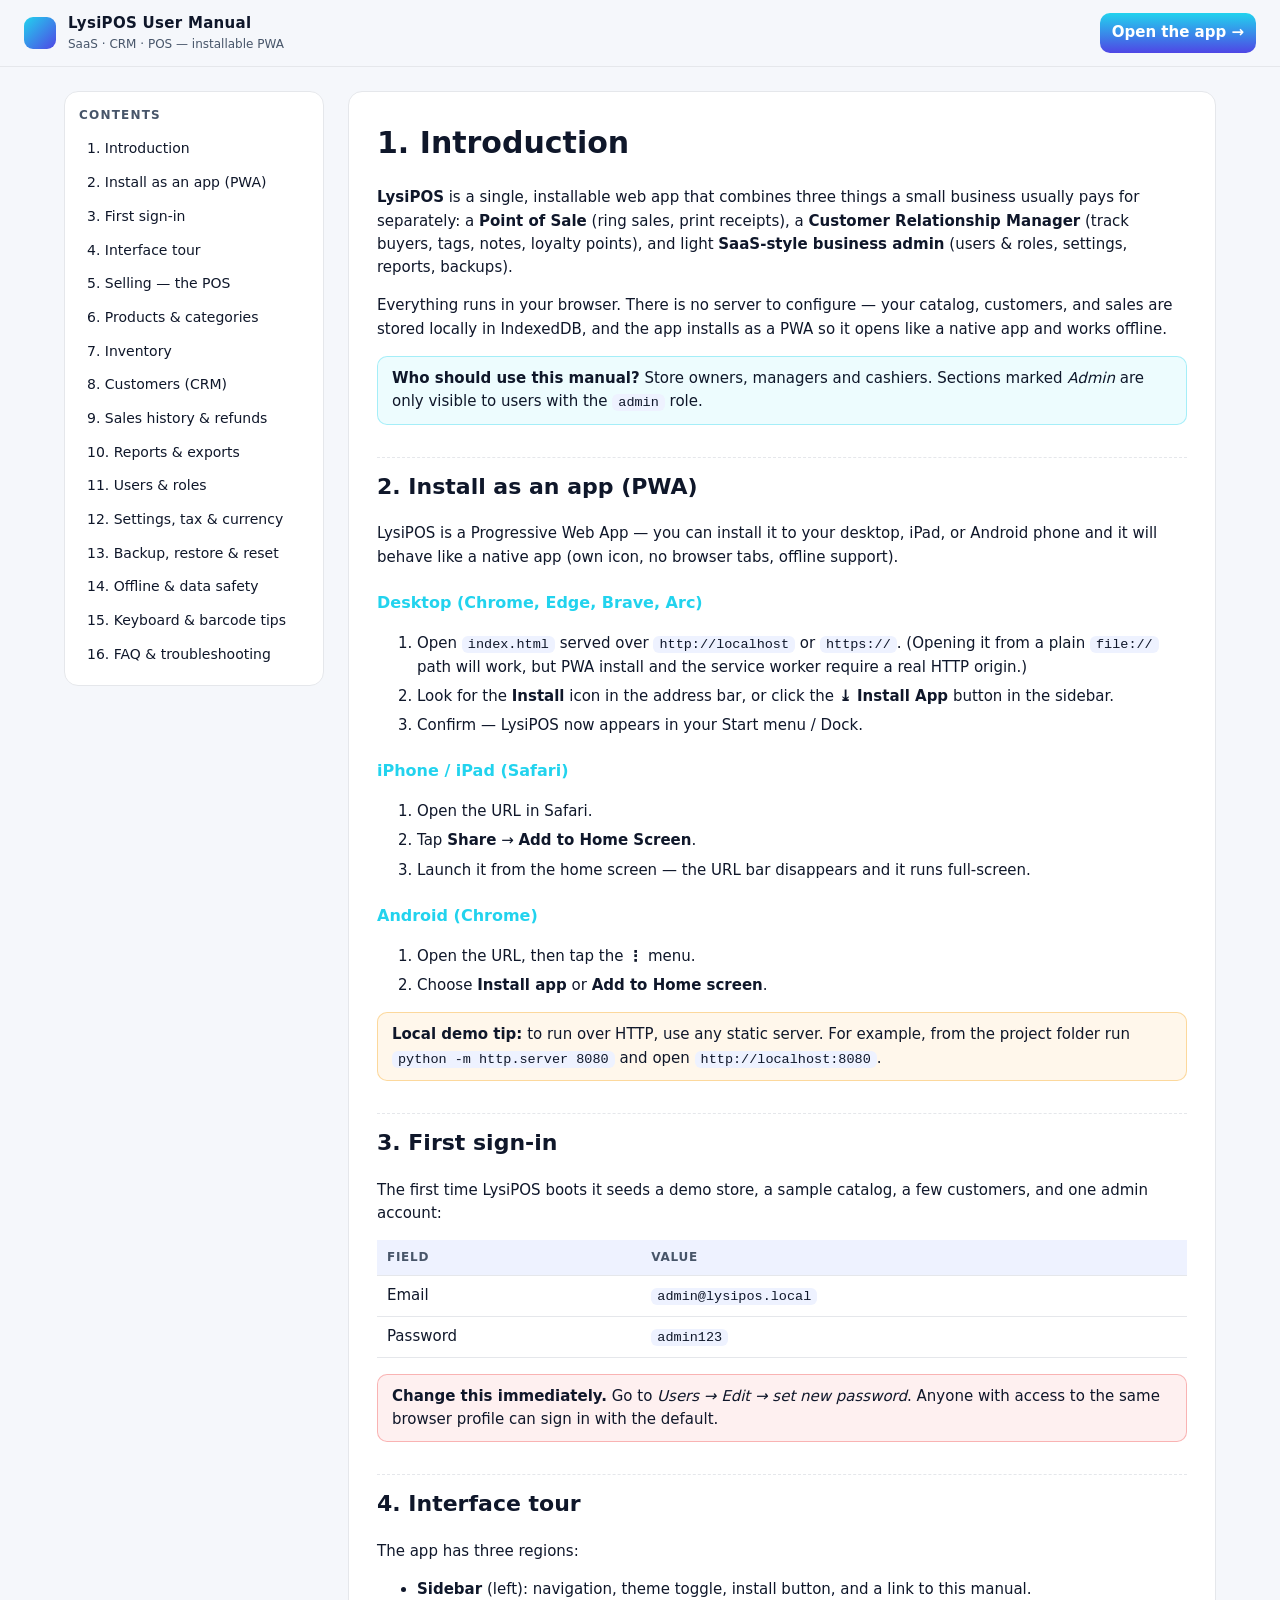
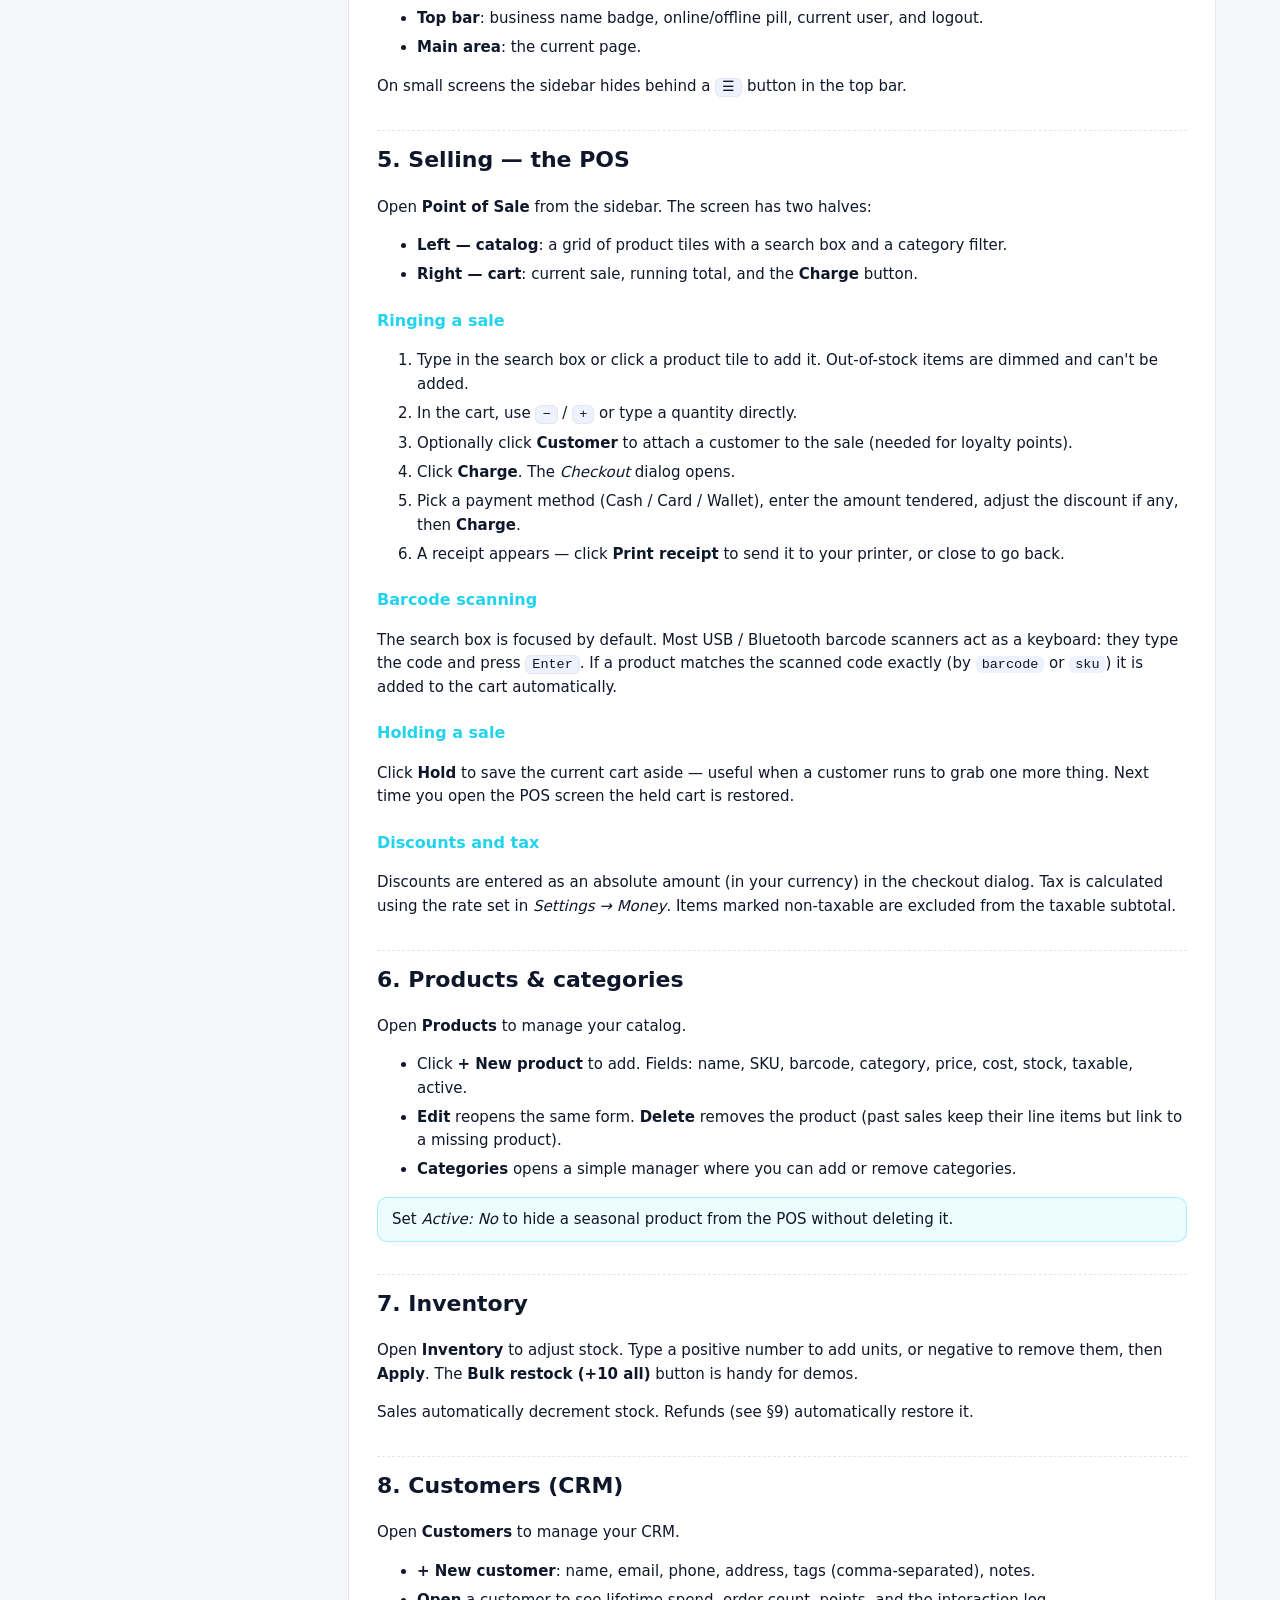
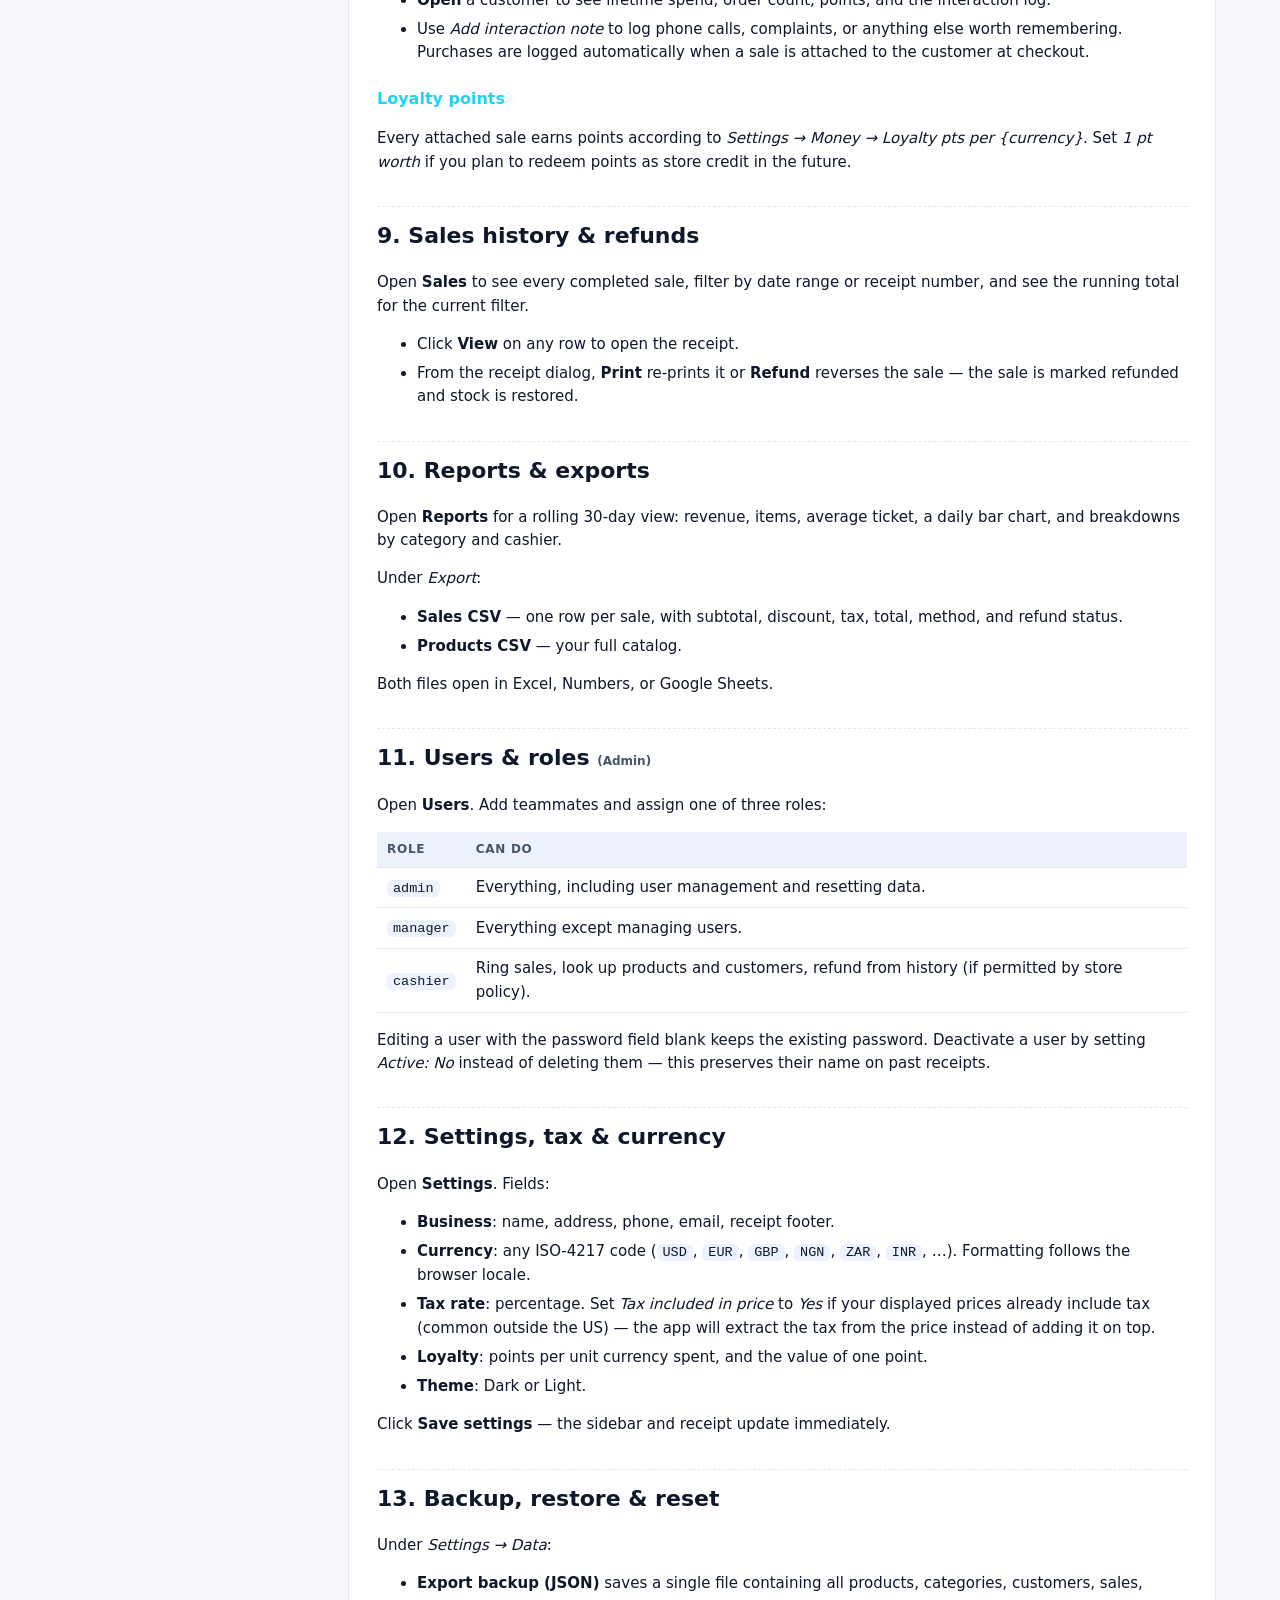
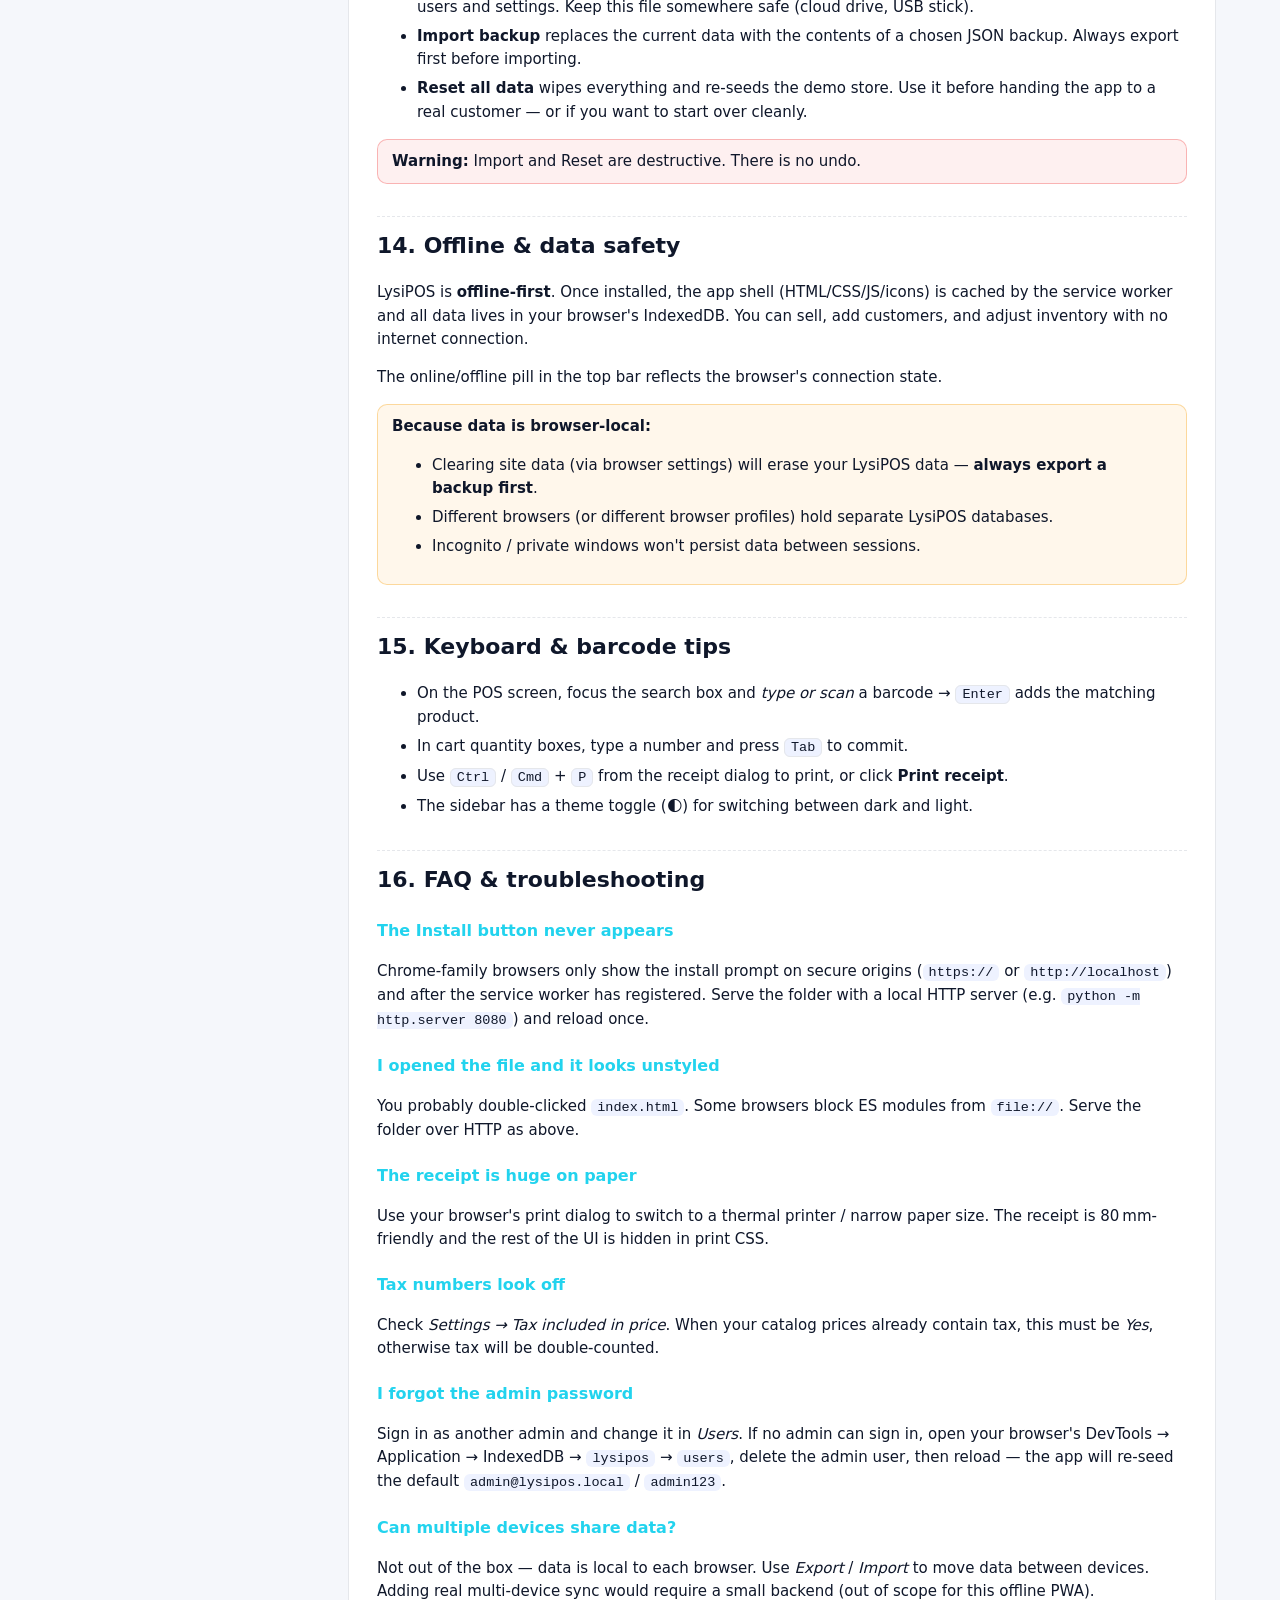
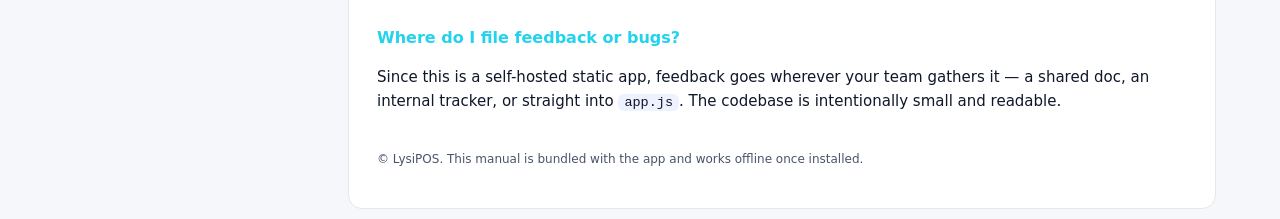
==== manual.html @ 90c7ee97 "Add files via upload" ====
<!doctype html>
<html lang="en">
<head>
<meta charset="utf-8">
<meta name="viewport" content="width=device-width,initial-scale=1">
<title>LysiPOS — User Manual</title>
<link rel="icon" href="icon.svg" type="image/svg+xml">
<style>
  :root {
    --bg: #0b1220; --panel: #0f172a; --panel-2: #172247;
    --border: #1f2a44; --text: #e6edf7; --muted: #94a3b8;
    --accent: #22d3ee; --accent-2: #4f46e5;
    color-scheme: dark;
  }
  @media (prefers-color-scheme: light) {
    :root { --bg:#f5f7fb; --panel:#fff; --panel-2:#eef2ff; --border:#e5e7eb; --text:#0f172a; --muted:#475569; color-scheme:light; }
  }
  * { box-sizing: border-box; }
  body {
    margin: 0; font: 15px/1.55 system-ui, -apple-system, "Segoe UI", Roboto, sans-serif;
    color: var(--text);
    background:
      radial-gradient(1000px 500px at 100% -10%, rgba(79,70,229,.18), transparent 60%),
      radial-gradient(700px 500px at -10% 110%, rgba(34,211,238,.12), transparent 60%),
      var(--bg);
  }
  .wrap { display: grid; grid-template-columns: 260px 1fr; max-width: 1200px; margin: 0 auto; gap: 24px; padding: 24px; }
  .toc { position: sticky; top: 20px; align-self: start; background: var(--panel); border: 1px solid var(--border); border-radius: 14px; padding: 14px; }
  .toc h3 { margin: 0 0 8px; font-size: 12px; text-transform: uppercase; letter-spacing: .1em; color: var(--muted); }
  .toc a { display: block; padding: 6px 8px; border-radius: 8px; color: var(--text); text-decoration: none; font-size: 14px; }
  .toc a:hover { background: var(--panel-2); }
  main { background: var(--panel); border: 1px solid var(--border); border-radius: 14px; padding: 28px; }
  h1 { margin-top: 0; font-size: 30px; }
  h2 { margin-top: 32px; padding-top: 12px; border-top: 1px dashed var(--border); font-size: 22px; }
  h3 { margin-top: 22px; font-size: 16px; color: var(--accent); }
  p { color: var(--text); }
  code, kbd { background: var(--panel-2); padding: 1px 6px; border-radius: 6px; font-family: ui-monospace, Menlo, monospace; font-size: 90%; }
  kbd { border: 1px solid var(--border); }
  ol li, ul li { margin: 6px 0; }
  .note { background: rgba(34,211,238,.08); border: 1px solid rgba(34,211,238,.35); padding: 10px 14px; border-radius: 10px; margin: 12px 0; }
  .warn { background: rgba(245,158,11,.08); border: 1px solid rgba(245,158,11,.35); padding: 10px 14px; border-radius: 10px; margin: 12px 0; }
  .bad  { background: rgba(239,68,68,.08); border: 1px solid rgba(239,68,68,.35); padding: 10px 14px; border-radius: 10px; margin: 12px 0; }
  .btn { display: inline-block; padding: 8px 12px; border-radius: 10px; background: linear-gradient(180deg, var(--accent), var(--accent-2)); color: #fff; text-decoration: none; font-weight: 600; }
  header.top { display: flex; align-items: center; gap: 12px; padding: 12px 24px; border-bottom: 1px solid var(--border); }
  .mark { width: 32px; height: 32px; border-radius: 9px; background: linear-gradient(135deg, var(--accent), var(--accent-2)); }
  .brand { font-weight: 800; letter-spacing: .3px; }
  .tag { color: var(--muted); font-size: 12px; }
  table { width: 100%; border-collapse: collapse; margin: 8px 0 16px; }
  th, td { text-align: left; padding: 8px 10px; border-bottom: 1px solid var(--border); }
  th { background: var(--panel-2); font-size: 12px; text-transform: uppercase; letter-spacing: .06em; color: var(--muted); }
  @media (max-width: 800px) {
    .wrap { grid-template-columns: 1fr; }
    .toc { position: static; }
  }
  @media print { .toc, header.top { display: none; } main { border: 0; padding: 0; } body { background: #fff; color: #000; } }
</style>
</head>
<body>
<header class="top">
  <div class="mark"></div>
  <div>
    <div class="brand">LysiPOS User Manual</div>
    <div class="tag">SaaS · CRM · POS — installable PWA</div>
  </div>
  <div style="flex:1"></div>
  <a class="btn" href="index.html">Open the app →</a>
</header>

<div class="wrap">
  <nav class="toc">
    <h3>Contents</h3>
    <a href="#intro">1. Introduction</a>
    <a href="#install">2. Install as an app (PWA)</a>
    <a href="#signin">3. First sign-in</a>
    <a href="#tour">4. Interface tour</a>
    <a href="#pos">5. Selling — the POS</a>
    <a href="#catalog">6. Products &amp; categories</a>
    <a href="#inventory">7. Inventory</a>
    <a href="#crm">8. Customers (CRM)</a>
    <a href="#sales">9. Sales history &amp; refunds</a>
    <a href="#reports">10. Reports &amp; exports</a>
    <a href="#users">11. Users &amp; roles</a>
    <a href="#settings">12. Settings, tax &amp; currency</a>
    <a href="#backup">13. Backup, restore &amp; reset</a>
    <a href="#offline">14. Offline &amp; data safety</a>
    <a href="#shortcuts">15. Keyboard &amp; barcode tips</a>
    <a href="#faq">16. FAQ &amp; troubleshooting</a>
  </nav>

  <main>
    <h1 id="intro">1. Introduction</h1>
    <p>
      <strong>LysiPOS</strong> is a single, installable web app that combines three things a small business
      usually pays for separately: a <strong>Point of Sale</strong> (ring sales, print receipts), a
      <strong>Customer Relationship Manager</strong> (track buyers, tags, notes, loyalty points), and light
      <strong>SaaS-style business admin</strong> (users &amp; roles, settings, reports, backups).
    </p>
    <p>
      Everything runs in your browser. There is no server to configure — your catalog, customers, and sales are
      stored locally in IndexedDB, and the app installs as a PWA so it opens like a native app and works offline.
    </p>
    <div class="note">
      <strong>Who should use this manual?</strong> Store owners, managers and cashiers. Sections marked
      <em>Admin</em> are only visible to users with the <code>admin</code> role.
    </div>

    <h2 id="install">2. Install as an app (PWA)</h2>
    <p>
      LysiPOS is a Progressive Web App — you can install it to your desktop, iPad, or Android phone and it will
      behave like a native app (own icon, no browser tabs, offline support).
    </p>
    <h3>Desktop (Chrome, Edge, Brave, Arc)</h3>
    <ol>
      <li>Open <code>index.html</code> served over <code>http://localhost</code> or <code>https://</code>. (Opening it from a plain <code>file://</code> path will work, but PWA install and the service worker require a real HTTP origin.)</li>
      <li>Look for the <strong>Install</strong> icon in the address bar, or click the <strong>⤓ Install App</strong> button in the sidebar.</li>
      <li>Confirm — LysiPOS now appears in your Start menu / Dock.</li>
    </ol>
    <h3>iPhone / iPad (Safari)</h3>
    <ol>
      <li>Open the URL in Safari.</li>
      <li>Tap <strong>Share</strong> → <strong>Add to Home Screen</strong>.</li>
      <li>Launch it from the home screen — the URL bar disappears and it runs full-screen.</li>
    </ol>
    <h3>Android (Chrome)</h3>
    <ol>
      <li>Open the URL, then tap the <strong>⋮</strong> menu.</li>
      <li>Choose <strong>Install app</strong> or <strong>Add to Home screen</strong>.</li>
    </ol>
    <div class="warn"><strong>Local demo tip:</strong> to run over HTTP, use any static server. For example, from the project folder run <code>python -m http.server 8080</code> and open <code>http://localhost:8080</code>.</div>

    <h2 id="signin">3. First sign-in</h2>
    <p>The first time LysiPOS boots it seeds a demo store, a sample catalog, a few customers, and one admin account:</p>
    <table>
      <tr><th>Field</th><th>Value</th></tr>
      <tr><td>Email</td><td><code>admin@lysipos.local</code></td></tr>
      <tr><td>Password</td><td><code>admin123</code></td></tr>
    </table>
    <div class="bad"><strong>Change this immediately.</strong> Go to <em>Users → Edit → set new password</em>. Anyone with access to the same browser profile can sign in with the default.</div>

    <h2 id="tour">4. Interface tour</h2>
    <p>The app has three regions:</p>
    <ul>
      <li><strong>Sidebar</strong> (left): navigation, theme toggle, install button, and a link to this manual.</li>
      <li><strong>Top bar</strong>: business name badge, online/offline pill, current user, and logout.</li>
      <li><strong>Main area</strong>: the current page.</li>
    </ul>
    <p>On small screens the sidebar hides behind a <kbd>☰</kbd> button in the top bar.</p>

    <h2 id="pos">5. Selling — the POS</h2>
    <p>Open <strong>Point of Sale</strong> from the sidebar. The screen has two halves:</p>
    <ul>
      <li><strong>Left — catalog</strong>: a grid of product tiles with a search box and a category filter.</li>
      <li><strong>Right — cart</strong>: current sale, running total, and the <strong>Charge</strong> button.</li>
    </ul>

    <h3>Ringing a sale</h3>
    <ol>
      <li>Type in the search box or click a product tile to add it. Out-of-stock items are dimmed and can't be added.</li>
      <li>In the cart, use <kbd>−</kbd> / <kbd>+</kbd> or type a quantity directly.</li>
      <li>Optionally click <strong>Customer</strong> to attach a customer to the sale (needed for loyalty points).</li>
      <li>Click <strong>Charge</strong>. The <em>Checkout</em> dialog opens.</li>
      <li>Pick a payment method (Cash / Card / Wallet), enter the amount tendered, adjust the discount if any, then <strong>Charge</strong>.</li>
      <li>A receipt appears — click <strong>Print receipt</strong> to send it to your printer, or close to go back.</li>
    </ol>

    <h3>Barcode scanning</h3>
    <p>The search box is focused by default. Most USB / Bluetooth barcode scanners act as a keyboard: they type the code and press <kbd>Enter</kbd>. If a product matches the scanned code exactly (by <code>barcode</code> or <code>sku</code>) it is added to the cart automatically.</p>

    <h3>Holding a sale</h3>
    <p>Click <strong>Hold</strong> to save the current cart aside — useful when a customer runs to grab one more thing. Next time you open the POS screen the held cart is restored.</p>

    <h3>Discounts and tax</h3>
    <p>Discounts are entered as an absolute amount (in your currency) in the checkout dialog. Tax is calculated using the rate set in <em>Settings → Money</em>. Items marked non-taxable are excluded from the taxable subtotal.</p>

    <h2 id="catalog">6. Products &amp; categories</h2>
    <p>Open <strong>Products</strong> to manage your catalog.</p>
    <ul>
      <li>Click <strong>+ New product</strong> to add. Fields: name, SKU, barcode, category, price, cost, stock, taxable, active.</li>
      <li><strong>Edit</strong> reopens the same form. <strong>Delete</strong> removes the product (past sales keep their line items but link to a missing product).</li>
      <li><strong>Categories</strong> opens a simple manager where you can add or remove categories.</li>
    </ul>
    <div class="note">Set <em>Active: No</em> to hide a seasonal product from the POS without deleting it.</div>

    <h2 id="inventory">7. Inventory</h2>
    <p>Open <strong>Inventory</strong> to adjust stock. Type a positive number to add units, or negative to remove them, then <strong>Apply</strong>. The <strong>Bulk restock (+10 all)</strong> button is handy for demos.</p>
    <p>Sales automatically decrement stock. Refunds (see §9) automatically restore it.</p>

    <h2 id="crm">8. Customers (CRM)</h2>
    <p>Open <strong>Customers</strong> to manage your CRM.</p>
    <ul>
      <li><strong>+ New customer</strong>: name, email, phone, address, tags (comma-separated), notes.</li>
      <li><strong>Open</strong> a customer to see lifetime spend, order count, points, and the interaction log.</li>
      <li>Use <em>Add interaction note</em> to log phone calls, complaints, or anything else worth remembering. Purchases are logged automatically when a sale is attached to the customer at checkout.</li>
    </ul>
    <h3>Loyalty points</h3>
    <p>Every attached sale earns points according to <em>Settings → Money → Loyalty pts per {currency}</em>. Set <em>1 pt worth</em> if you plan to redeem points as store credit in the future.</p>

    <h2 id="sales">9. Sales history &amp; refunds</h2>
    <p>Open <strong>Sales</strong> to see every completed sale, filter by date range or receipt number, and see the running total for the current filter.</p>
    <ul>
      <li>Click <strong>View</strong> on any row to open the receipt.</li>
      <li>From the receipt dialog, <strong>Print</strong> re-prints it or <strong>Refund</strong> reverses the sale — the sale is marked refunded and stock is restored.</li>
    </ul>

    <h2 id="reports">10. Reports &amp; exports</h2>
    <p>Open <strong>Reports</strong> for a rolling 30-day view: revenue, items, average ticket, a daily bar chart, and breakdowns by category and cashier.</p>
    <p>Under <em>Export</em>:</p>
    <ul>
      <li><strong>Sales CSV</strong> — one row per sale, with subtotal, discount, tax, total, method, and refund status.</li>
      <li><strong>Products CSV</strong> — your full catalog.</li>
    </ul>
    <p>Both files open in Excel, Numbers, or Google Sheets.</p>

    <h2 id="users">11. Users &amp; roles <span class="tag">(Admin)</span></h2>
    <p>Open <strong>Users</strong>. Add teammates and assign one of three roles:</p>
    <table>
      <tr><th>Role</th><th>Can do</th></tr>
      <tr><td><code>admin</code></td><td>Everything, including user management and resetting data.</td></tr>
      <tr><td><code>manager</code></td><td>Everything except managing users.</td></tr>
      <tr><td><code>cashier</code></td><td>Ring sales, look up products and customers, refund from history (if permitted by store policy).</td></tr>
    </table>
    <p>Editing a user with the password field blank keeps the existing password. Deactivate a user by setting <em>Active: No</em> instead of deleting them — this preserves their name on past receipts.</p>

    <h2 id="settings">12. Settings, tax &amp; currency</h2>
    <p>Open <strong>Settings</strong>. Fields:</p>
    <ul>
      <li><strong>Business</strong>: name, address, phone, email, receipt footer.</li>
      <li><strong>Currency</strong>: any ISO-4217 code (<code>USD</code>, <code>EUR</code>, <code>GBP</code>, <code>NGN</code>, <code>ZAR</code>, <code>INR</code>, …). Formatting follows the browser locale.</li>
      <li><strong>Tax rate</strong>: percentage. Set <em>Tax included in price</em> to <em>Yes</em> if your displayed prices already include tax (common outside the US) — the app will extract the tax from the price instead of adding it on top.</li>
      <li><strong>Loyalty</strong>: points per unit currency spent, and the value of one point.</li>
      <li><strong>Theme</strong>: Dark or Light.</li>
    </ul>
    <p>Click <strong>Save settings</strong> — the sidebar and receipt update immediately.</p>

    <h2 id="backup">13. Backup, restore &amp; reset</h2>
    <p>Under <em>Settings → Data</em>:</p>
    <ul>
      <li><strong>Export backup (JSON)</strong> saves a single file containing all products, categories, customers, sales, users and settings. Keep this file somewhere safe (cloud drive, USB stick).</li>
      <li><strong>Import backup</strong> replaces the current data with the contents of a chosen JSON backup. Always export first before importing.</li>
      <li><strong>Reset all data</strong> wipes everything and re-seeds the demo store. Use it before handing the app to a real customer — or if you want to start over cleanly.</li>
    </ul>
    <div class="bad"><strong>Warning:</strong> Import and Reset are destructive. There is no undo.</div>

    <h2 id="offline">14. Offline &amp; data safety</h2>
    <p>LysiPOS is <strong>offline-first</strong>. Once installed, the app shell (HTML/CSS/JS/icons) is cached by the service worker and all data lives in your browser's IndexedDB. You can sell, add customers, and adjust inventory with no internet connection.</p>
    <p>The online/offline pill in the top bar reflects the browser's connection state.</p>
    <div class="warn">
      <strong>Because data is browser-local:</strong>
      <ul>
        <li>Clearing site data (via browser settings) will erase your LysiPOS data — <strong>always export a backup first</strong>.</li>
        <li>Different browsers (or different browser profiles) hold separate LysiPOS databases.</li>
        <li>Incognito / private windows won't persist data between sessions.</li>
      </ul>
    </div>

    <h2 id="shortcuts">15. Keyboard &amp; barcode tips</h2>
    <ul>
      <li>On the POS screen, focus the search box and <em>type or scan</em> a barcode → <kbd>Enter</kbd> adds the matching product.</li>
      <li>In cart quantity boxes, type a number and press <kbd>Tab</kbd> to commit.</li>
      <li>Use <kbd>Ctrl</kbd> / <kbd>Cmd</kbd> + <kbd>P</kbd> from the receipt dialog to print, or click <strong>Print receipt</strong>.</li>
      <li>The sidebar has a theme toggle (🌓) for switching between dark and light.</li>
    </ul>

    <h2 id="faq">16. FAQ &amp; troubleshooting</h2>
    <h3>The Install button never appears</h3>
    <p>Chrome-family browsers only show the install prompt on secure origins (<code>https://</code> or <code>http://localhost</code>) and after the service worker has registered. Serve the folder with a local HTTP server (e.g. <code>python -m http.server 8080</code>) and reload once.</p>

    <h3>I opened the file and it looks unstyled</h3>
    <p>You probably double-clicked <code>index.html</code>. Some browsers block ES modules from <code>file://</code>. Serve the folder over HTTP as above.</p>

    <h3>The receipt is huge on paper</h3>
    <p>Use your browser's print dialog to switch to a thermal printer / narrow paper size. The receipt is 80&thinsp;mm-friendly and the rest of the UI is hidden in print CSS.</p>

    <h3>Tax numbers look off</h3>
    <p>Check <em>Settings → Tax included in price</em>. When your catalog prices already contain tax, this must be <em>Yes</em>, otherwise tax will be double-counted.</p>

    <h3>I forgot the admin password</h3>
    <p>Sign in as another admin and change it in <em>Users</em>. If no admin can sign in, open your browser's DevTools → Application → IndexedDB → <code>lysipos</code> → <code>users</code>, delete the admin user, then reload — the app will re-seed the default <code>admin@lysipos.local</code> / <code>admin123</code>.</p>

    <h3>Can multiple devices share data?</h3>
    <p>Not out of the box — data is local to each browser. Use <em>Export</em> / <em>Import</em> to move data between devices. Adding real multi-device sync would require a small backend (out of scope for this offline PWA).</p>

    <h3>Where do I file feedback or bugs?</h3>
    <p>Since this is a self-hosted static app, feedback goes wherever your team gathers it — a shared doc, an internal tracker, or straight into <code>app.js</code>. The codebase is intentionally small and readable.</p>

    <p style="margin-top:36px" class="tag">© LysiPOS. This manual is bundled with the app and works offline once installed.</p>
  </main>
</div>
</body>
</html>
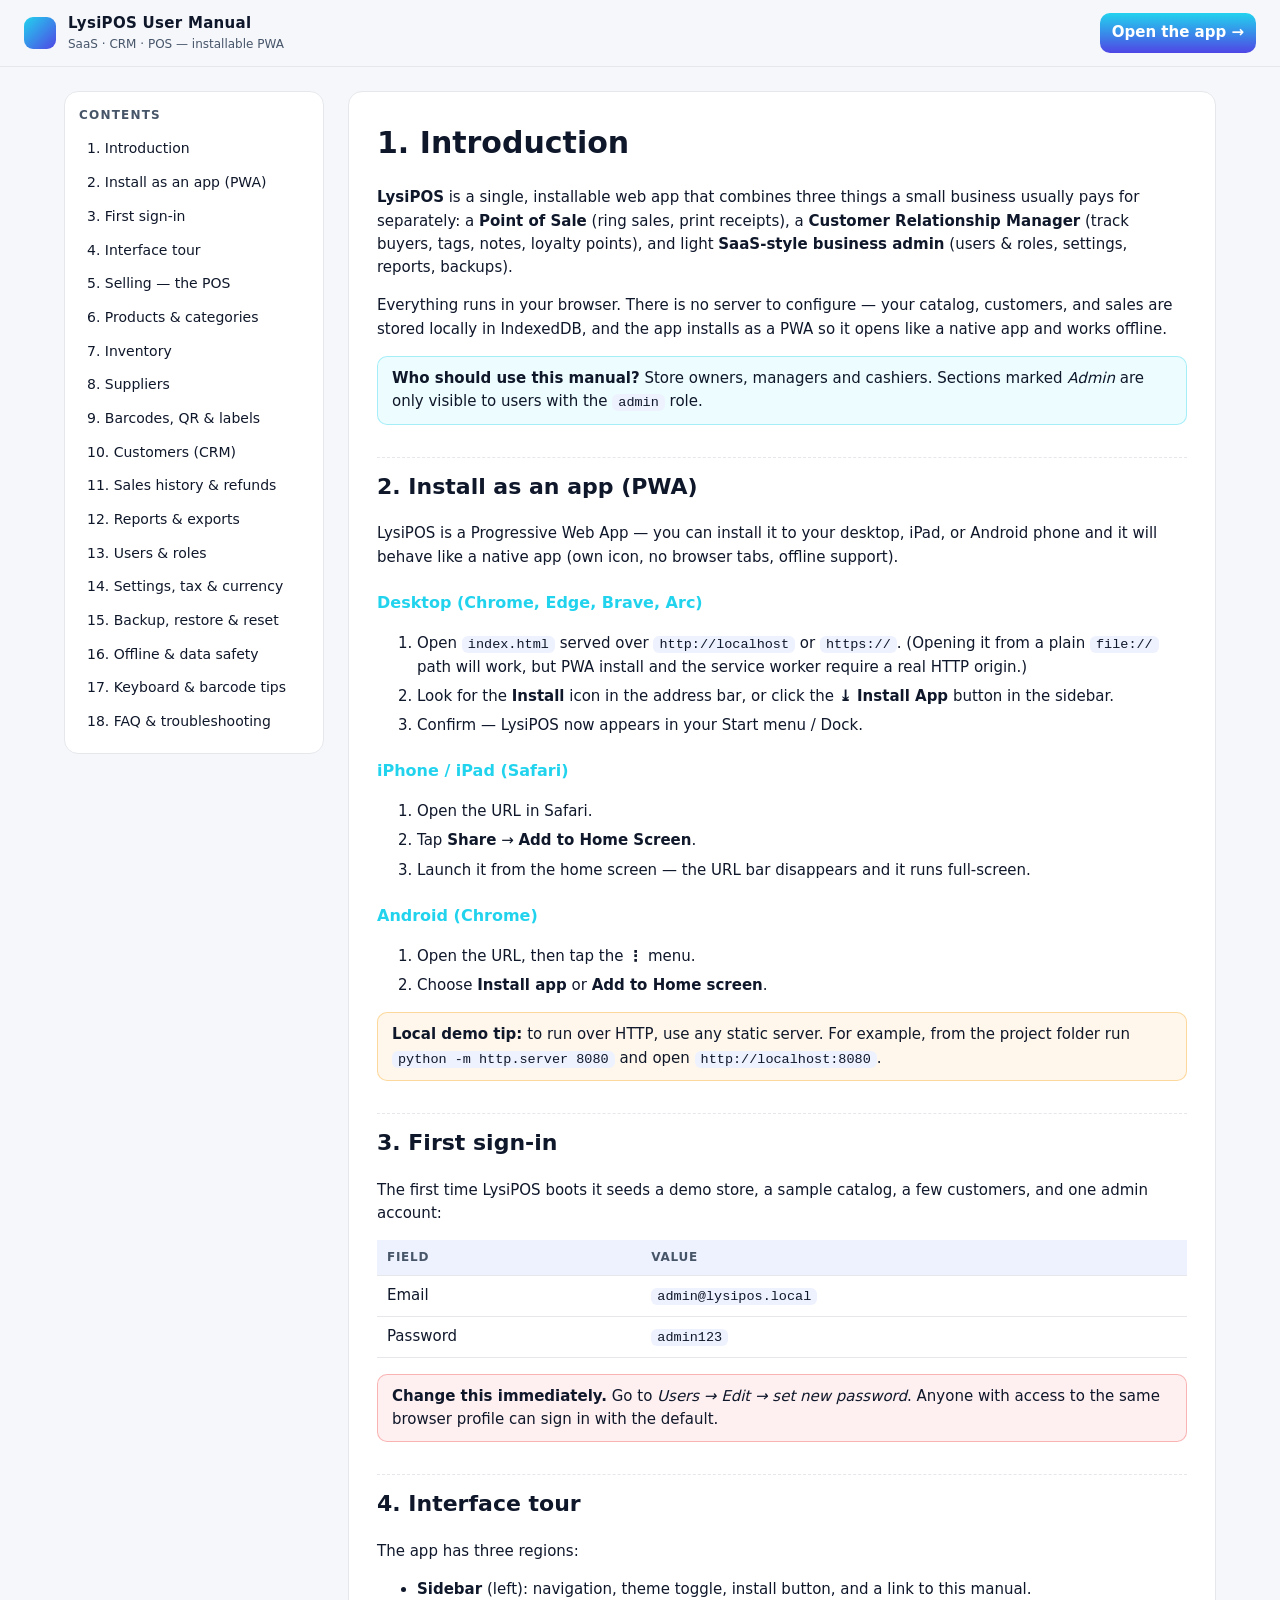
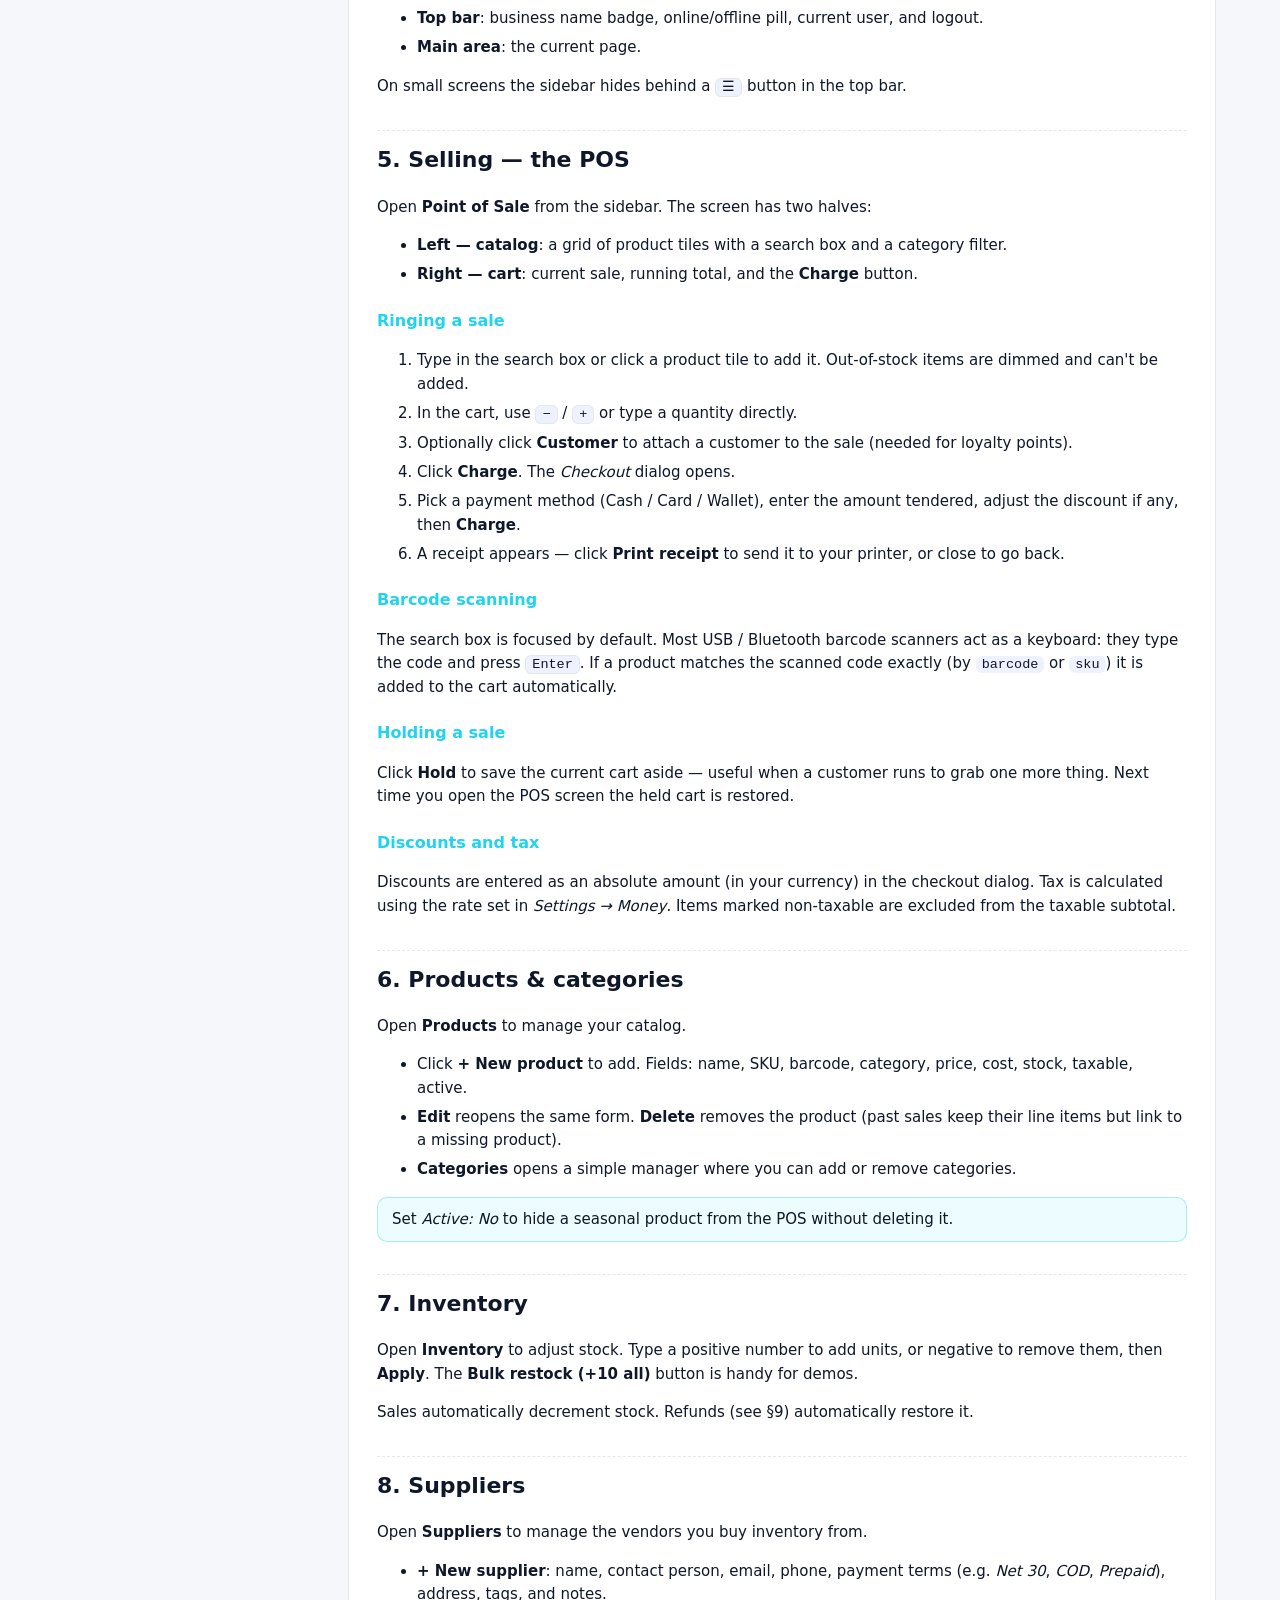
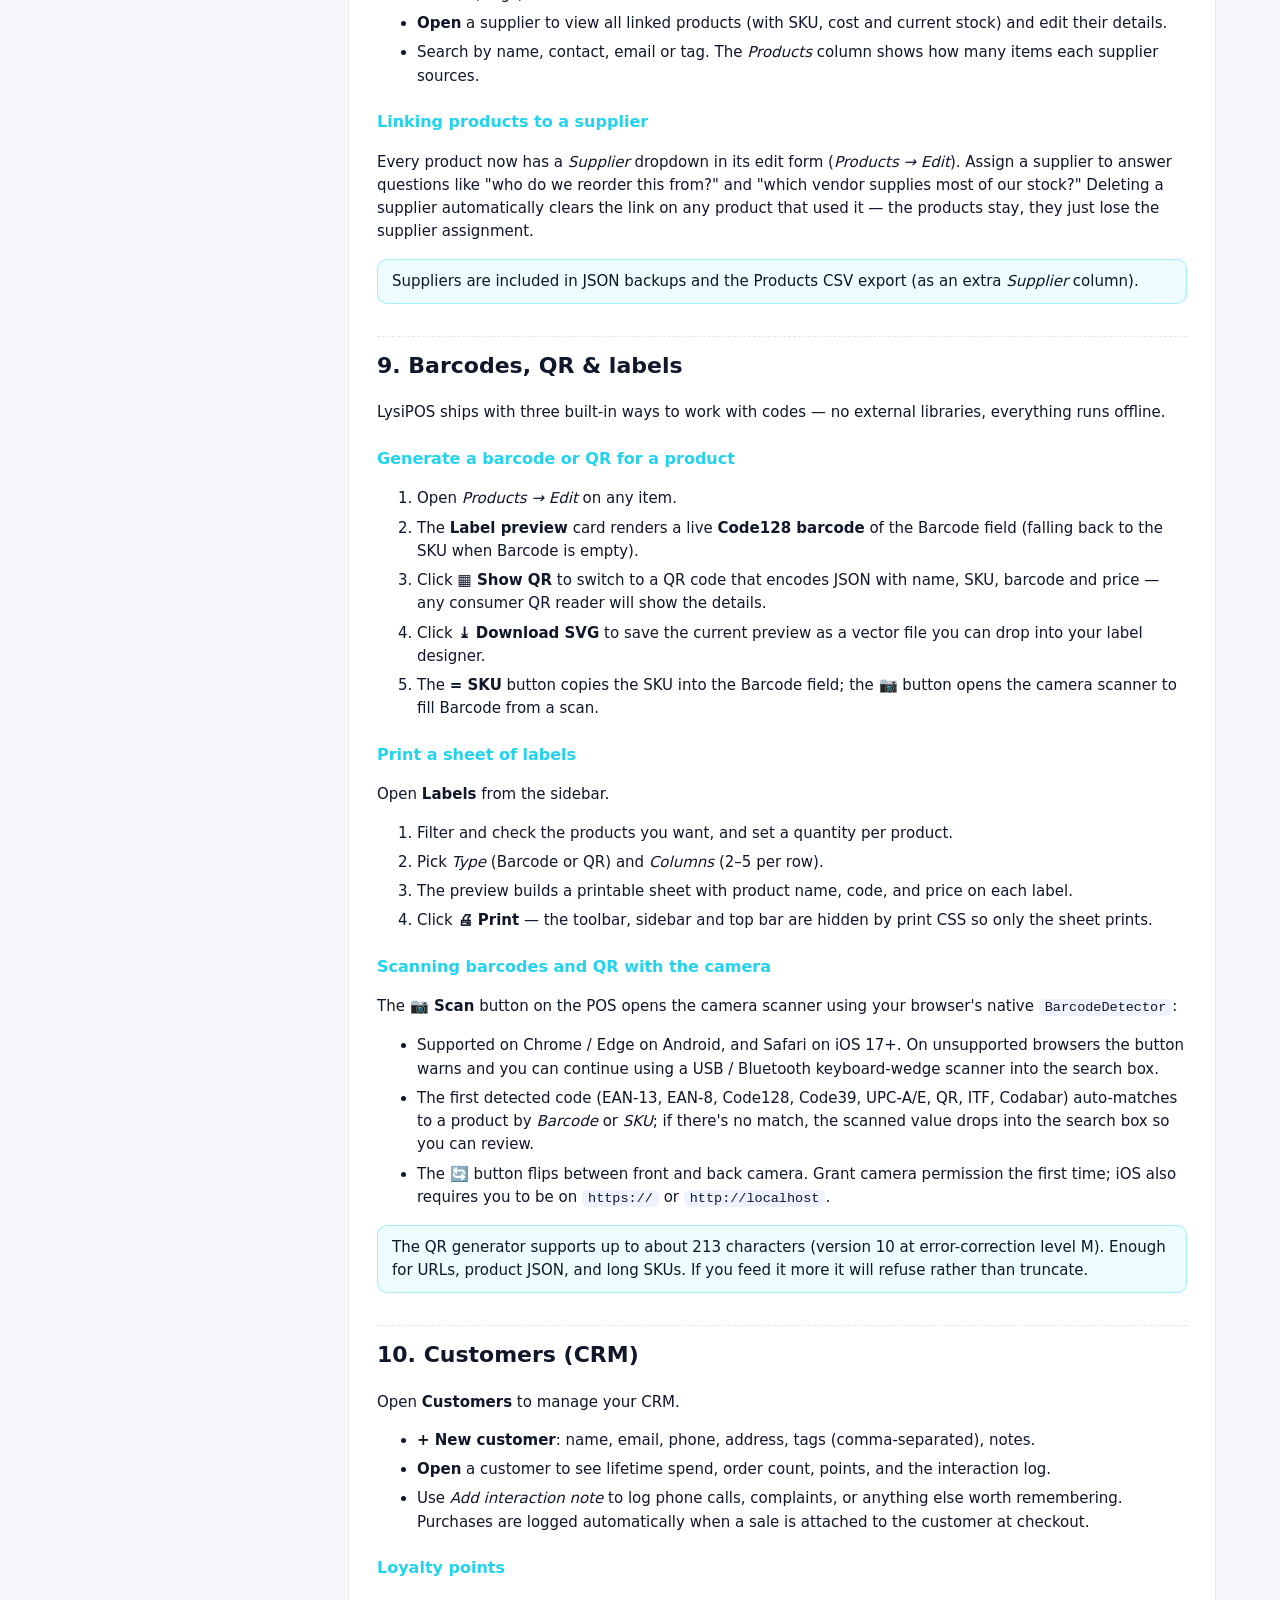
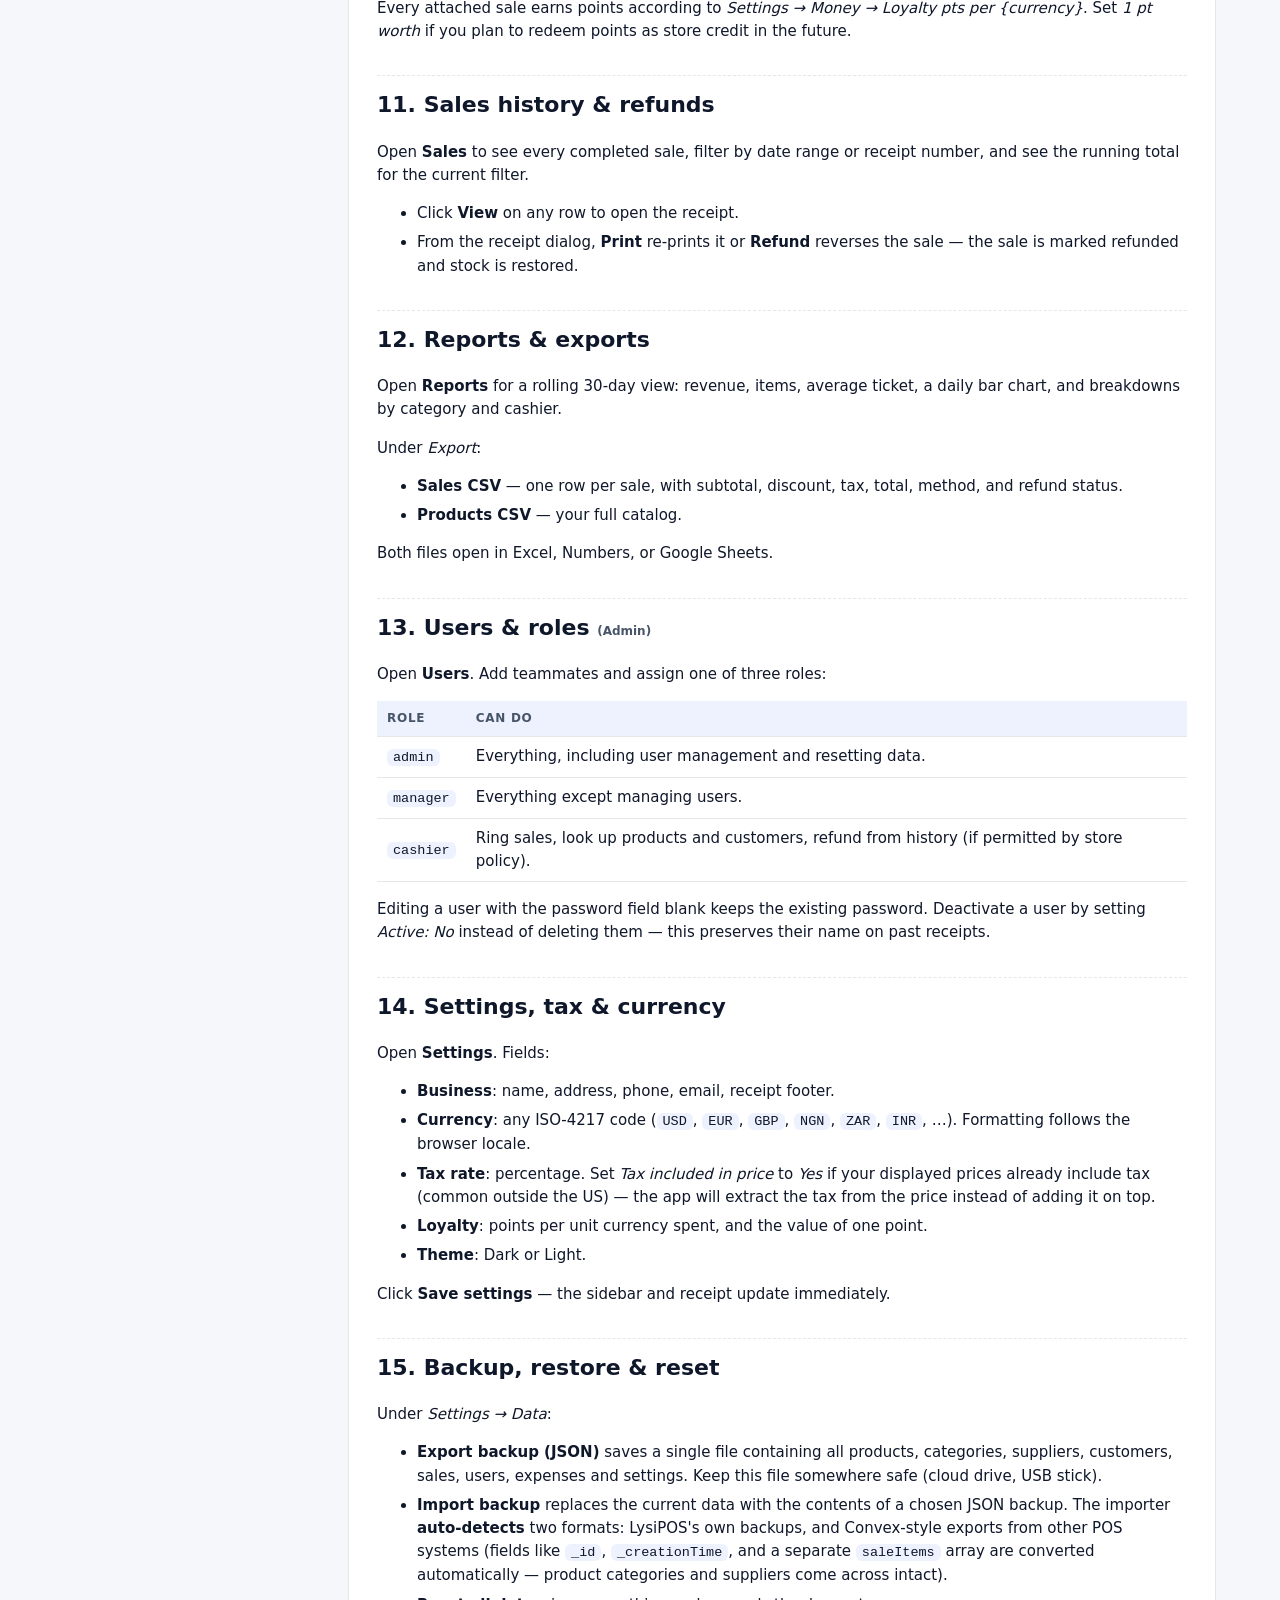
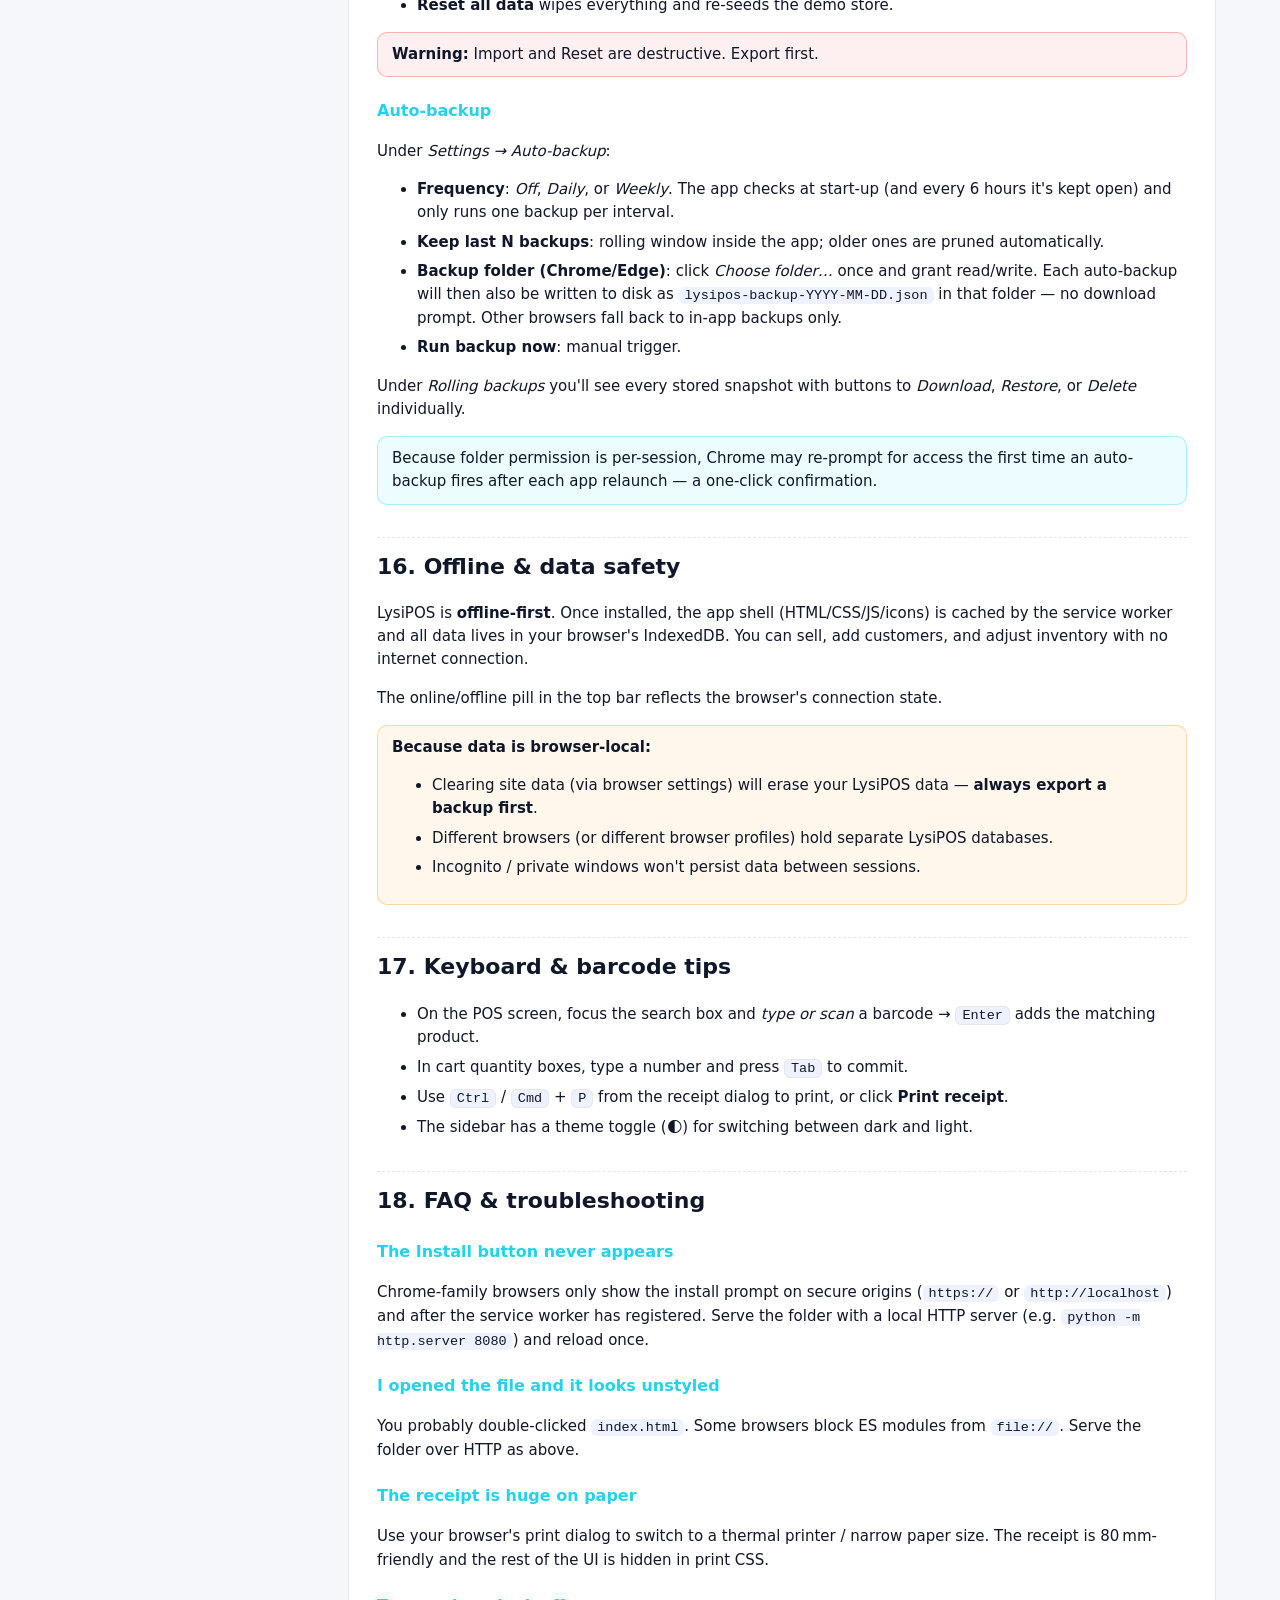
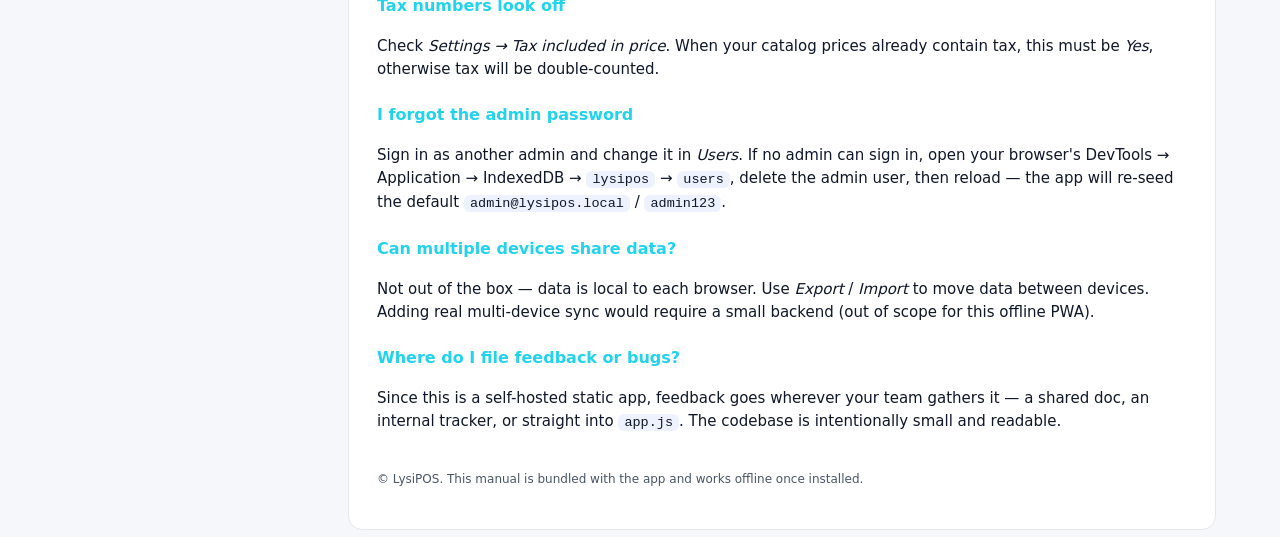
==== commit 439bba41: "Add files via upload" ====
--- a/manual.html
+++ b/manual.html
@@ -76,15 +76,17 @@
     <a href="#pos">5. Selling — the POS</a>
     <a href="#catalog">6. Products &amp; categories</a>
     <a href="#inventory">7. Inventory</a>
-    <a href="#crm">8. Customers (CRM)</a>
-    <a href="#sales">9. Sales history &amp; refunds</a>
-    <a href="#reports">10. Reports &amp; exports</a>
-    <a href="#users">11. Users &amp; roles</a>
-    <a href="#settings">12. Settings, tax &amp; currency</a>
-    <a href="#backup">13. Backup, restore &amp; reset</a>
-    <a href="#offline">14. Offline &amp; data safety</a>
-    <a href="#shortcuts">15. Keyboard &amp; barcode tips</a>
-    <a href="#faq">16. FAQ &amp; troubleshooting</a>
+    <a href="#suppliers">8. Suppliers</a>
+    <a href="#labels">9. Barcodes, QR &amp; labels</a>
+    <a href="#crm">10. Customers (CRM)</a>
+    <a href="#sales">11. Sales history &amp; refunds</a>
+    <a href="#reports">12. Reports &amp; exports</a>
+    <a href="#users">13. Users &amp; roles</a>
+    <a href="#settings">14. Settings, tax &amp; currency</a>
+    <a href="#backup">15. Backup, restore &amp; reset</a>
+    <a href="#offline">16. Offline &amp; data safety</a>
+    <a href="#shortcuts">17. Keyboard &amp; barcode tips</a>
+    <a href="#faq">18. FAQ &amp; troubleshooting</a>
   </nav>
 
   <main>
@@ -185,7 +187,48 @@
     <p>Open <strong>Inventory</strong> to adjust stock. Type a positive number to add units, or negative to remove them, then <strong>Apply</strong>. The <strong>Bulk restock (+10 all)</strong> button is handy for demos.</p>
     <p>Sales automatically decrement stock. Refunds (see §9) automatically restore it.</p>
 
-    <h2 id="crm">8. Customers (CRM)</h2>
+    <h2 id="suppliers">8. Suppliers</h2>
+    <p>Open <strong>Suppliers</strong> to manage the vendors you buy inventory from.</p>
+    <ul>
+      <li><strong>+ New supplier</strong>: name, contact person, email, phone, payment terms (e.g. <em>Net 30</em>, <em>COD</em>, <em>Prepaid</em>), address, tags, and notes.</li>
+      <li><strong>Open</strong> a supplier to view all linked products (with SKU, cost and current stock) and edit their details.</li>
+      <li>Search by name, contact, email or tag. The <em>Products</em> column shows how many items each supplier sources.</li>
+    </ul>
+    <h3>Linking products to a supplier</h3>
+    <p>Every product now has a <em>Supplier</em> dropdown in its edit form (<em>Products → Edit</em>). Assign a supplier to answer questions like "who do we reorder this from?" and "which vendor supplies most of our stock?" Deleting a supplier automatically clears the link on any product that used it — the products stay, they just lose the supplier assignment.</p>
+    <div class="note">Suppliers are included in JSON backups and the Products CSV export (as an extra <em>Supplier</em> column).</div>
+
+    <h2 id="labels">9. Barcodes, QR &amp; labels</h2>
+    <p>LysiPOS ships with three built-in ways to work with codes — no external libraries, everything runs offline.</p>
+
+    <h3>Generate a barcode or QR for a product</h3>
+    <ol>
+      <li>Open <em>Products → Edit</em> on any item.</li>
+      <li>The <strong>Label preview</strong> card renders a live <strong>Code128 barcode</strong> of the Barcode field (falling back to the SKU when Barcode is empty).</li>
+      <li>Click <strong>▦ Show QR</strong> to switch to a QR code that encodes JSON with name, SKU, barcode and price — any consumer QR reader will show the details.</li>
+      <li>Click <strong>⤓ Download SVG</strong> to save the current preview as a vector file you can drop into your label designer.</li>
+      <li>The <strong>= SKU</strong> button copies the SKU into the Barcode field; the <strong>📷</strong> button opens the camera scanner to fill Barcode from a scan.</li>
+    </ol>
+
+    <h3>Print a sheet of labels</h3>
+    <p>Open <strong>Labels</strong> from the sidebar.</p>
+    <ol>
+      <li>Filter and check the products you want, and set a quantity per product.</li>
+      <li>Pick <em>Type</em> (Barcode or QR) and <em>Columns</em> (2–5 per row).</li>
+      <li>The preview builds a printable sheet with product name, code, and price on each label.</li>
+      <li>Click <strong>🖨 Print</strong> — the toolbar, sidebar and top bar are hidden by print CSS so only the sheet prints.</li>
+    </ol>
+
+    <h3>Scanning barcodes and QR with the camera</h3>
+    <p>The <strong>📷 Scan</strong> button on the POS opens the camera scanner using your browser's native <code>BarcodeDetector</code>:</p>
+    <ul>
+      <li>Supported on Chrome / Edge on Android, and Safari on iOS 17+. On unsupported browsers the button warns and you can continue using a USB / Bluetooth keyboard-wedge scanner into the search box.</li>
+      <li>The first detected code (EAN-13, EAN-8, Code128, Code39, UPC-A/E, QR, ITF, Codabar) auto-matches to a product by <em>Barcode</em> or <em>SKU</em>; if there's no match, the scanned value drops into the search box so you can review.</li>
+      <li>The <strong>🔄</strong> button flips between front and back camera. Grant camera permission the first time; iOS also requires you to be on <code>https://</code> or <code>http://localhost</code>.</li>
+    </ul>
+    <div class="note">The QR generator supports up to about 213 characters (version 10 at error-correction level M). Enough for URLs, product JSON, and long SKUs. If you feed it more it will refuse rather than truncate.</div>
+
+    <h2 id="crm">10. Customers (CRM)</h2>
     <p>Open <strong>Customers</strong> to manage your CRM.</p>
     <ul>
       <li><strong>+ New customer</strong>: name, email, phone, address, tags (comma-separated), notes.</li>
@@ -195,14 +238,14 @@
     <h3>Loyalty points</h3>
     <p>Every attached sale earns points according to <em>Settings → Money → Loyalty pts per {currency}</em>. Set <em>1 pt worth</em> if you plan to redeem points as store credit in the future.</p>
 
-    <h2 id="sales">9. Sales history &amp; refunds</h2>
+    <h2 id="sales">11. Sales history &amp; refunds</h2>
     <p>Open <strong>Sales</strong> to see every completed sale, filter by date range or receipt number, and see the running total for the current filter.</p>
     <ul>
       <li>Click <strong>View</strong> on any row to open the receipt.</li>
       <li>From the receipt dialog, <strong>Print</strong> re-prints it or <strong>Refund</strong> reverses the sale — the sale is marked refunded and stock is restored.</li>
     </ul>
 
-    <h2 id="reports">10. Reports &amp; exports</h2>
+    <h2 id="reports">12. Reports &amp; exports</h2>
     <p>Open <strong>Reports</strong> for a rolling 30-day view: revenue, items, average ticket, a daily bar chart, and breakdowns by category and cashier.</p>
     <p>Under <em>Export</em>:</p>
     <ul>
@@ -211,7 +254,7 @@
     </ul>
     <p>Both files open in Excel, Numbers, or Google Sheets.</p>
 
-    <h2 id="users">11. Users &amp; roles <span class="tag">(Admin)</span></h2>
+    <h2 id="users">13. Users &amp; roles <span class="tag">(Admin)</span></h2>
     <p>Open <strong>Users</strong>. Add teammates and assign one of three roles:</p>
     <table>
       <tr><th>Role</th><th>Can do</th></tr>
@@ -221,7 +264,7 @@
     </table>
     <p>Editing a user with the password field blank keeps the existing password. Deactivate a user by setting <em>Active: No</em> instead of deleting them — this preserves their name on past receipts.</p>
 
-    <h2 id="settings">12. Settings, tax &amp; currency</h2>
+    <h2 id="settings">14. Settings, tax &amp; currency</h2>
     <p>Open <strong>Settings</strong>. Fields:</p>
     <ul>
       <li><strong>Business</strong>: name, address, phone, email, receipt footer.</li>
@@ -232,16 +275,27 @@
     </ul>
     <p>Click <strong>Save settings</strong> — the sidebar and receipt update immediately.</p>
 
-    <h2 id="backup">13. Backup, restore &amp; reset</h2>
+    <h2 id="backup">15. Backup, restore &amp; reset</h2>
     <p>Under <em>Settings → Data</em>:</p>
     <ul>
-      <li><strong>Export backup (JSON)</strong> saves a single file containing all products, categories, customers, sales, users and settings. Keep this file somewhere safe (cloud drive, USB stick).</li>
-      <li><strong>Import backup</strong> replaces the current data with the contents of a chosen JSON backup. Always export first before importing.</li>
-      <li><strong>Reset all data</strong> wipes everything and re-seeds the demo store. Use it before handing the app to a real customer — or if you want to start over cleanly.</li>
-    </ul>
-    <div class="bad"><strong>Warning:</strong> Import and Reset are destructive. There is no undo.</div>
-
-    <h2 id="offline">14. Offline &amp; data safety</h2>
+      <li><strong>Export backup (JSON)</strong> saves a single file containing all products, categories, suppliers, customers, sales, users, expenses and settings. Keep this file somewhere safe (cloud drive, USB stick).</li>
+      <li><strong>Import backup</strong> replaces the current data with the contents of a chosen JSON backup. The importer <strong>auto-detects</strong> two formats: LysiPOS's own backups, and Convex-style exports from other POS systems (fields like <code>_id</code>, <code>_creationTime</code>, and a separate <code>saleItems</code> array are converted automatically — product categories and suppliers come across intact).</li>
+      <li><strong>Reset all data</strong> wipes everything and re-seeds the demo store.</li>
+    </ul>
+    <div class="bad"><strong>Warning:</strong> Import and Reset are destructive. Export first.</div>
+
+    <h3>Auto-backup</h3>
+    <p>Under <em>Settings → Auto-backup</em>:</p>
+    <ul>
+      <li><strong>Frequency</strong>: <em>Off</em>, <em>Daily</em>, or <em>Weekly</em>. The app checks at start-up (and every 6 hours it's kept open) and only runs one backup per interval.</li>
+      <li><strong>Keep last N backups</strong>: rolling window inside the app; older ones are pruned automatically.</li>
+      <li><strong>Backup folder (Chrome/Edge)</strong>: click <em>Choose folder…</em> once and grant read/write. Each auto-backup will then also be written to disk as <code>lysipos-backup-YYYY-MM-DD.json</code> in that folder — no download prompt. Other browsers fall back to in-app backups only.</li>
+      <li><strong>Run backup now</strong>: manual trigger.</li>
+    </ul>
+    <p>Under <em>Rolling backups</em> you'll see every stored snapshot with buttons to <em>Download</em>, <em>Restore</em>, or <em>Delete</em> individually.</p>
+    <div class="note">Because folder permission is per-session, Chrome may re-prompt for access the first time an auto-backup fires after each app relaunch — a one-click confirmation.</div>
+
+    <h2 id="offline">16. Offline &amp; data safety</h2>
     <p>LysiPOS is <strong>offline-first</strong>. Once installed, the app shell (HTML/CSS/JS/icons) is cached by the service worker and all data lives in your browser's IndexedDB. You can sell, add customers, and adjust inventory with no internet connection.</p>
     <p>The online/offline pill in the top bar reflects the browser's connection state.</p>
     <div class="warn">
@@ -253,7 +307,7 @@
       </ul>
     </div>
 
-    <h2 id="shortcuts">15. Keyboard &amp; barcode tips</h2>
+    <h2 id="shortcuts">17. Keyboard &amp; barcode tips</h2>
     <ul>
       <li>On the POS screen, focus the search box and <em>type or scan</em> a barcode → <kbd>Enter</kbd> adds the matching product.</li>
       <li>In cart quantity boxes, type a number and press <kbd>Tab</kbd> to commit.</li>
@@ -261,7 +315,7 @@
       <li>The sidebar has a theme toggle (🌓) for switching between dark and light.</li>
     </ul>
 
-    <h2 id="faq">16. FAQ &amp; troubleshooting</h2>
+    <h2 id="faq">18. FAQ &amp; troubleshooting</h2>
     <h3>The Install button never appears</h3>
     <p>Chrome-family browsers only show the install prompt on secure origins (<code>https://</code> or <code>http://localhost</code>) and after the service worker has registered. Serve the folder with a local HTTP server (e.g. <code>python -m http.server 8080</code>) and reload once.</p>
 
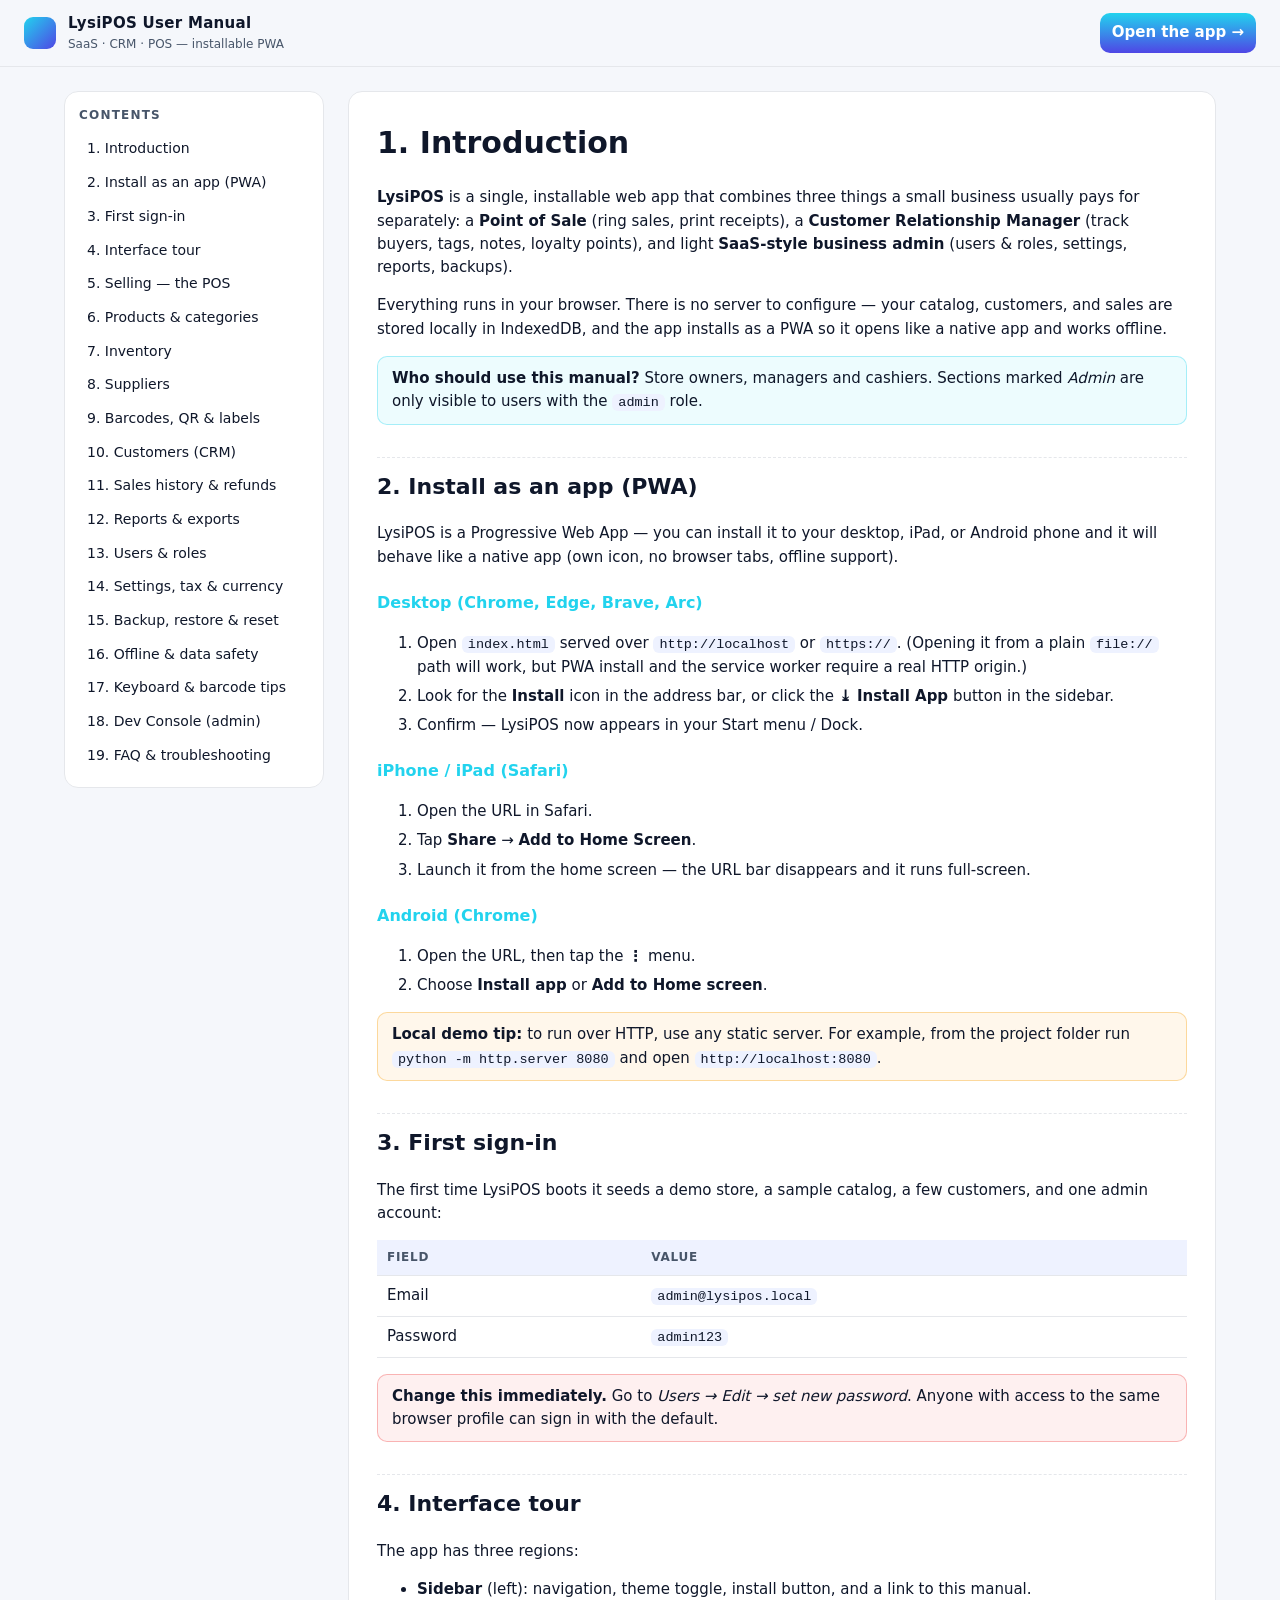
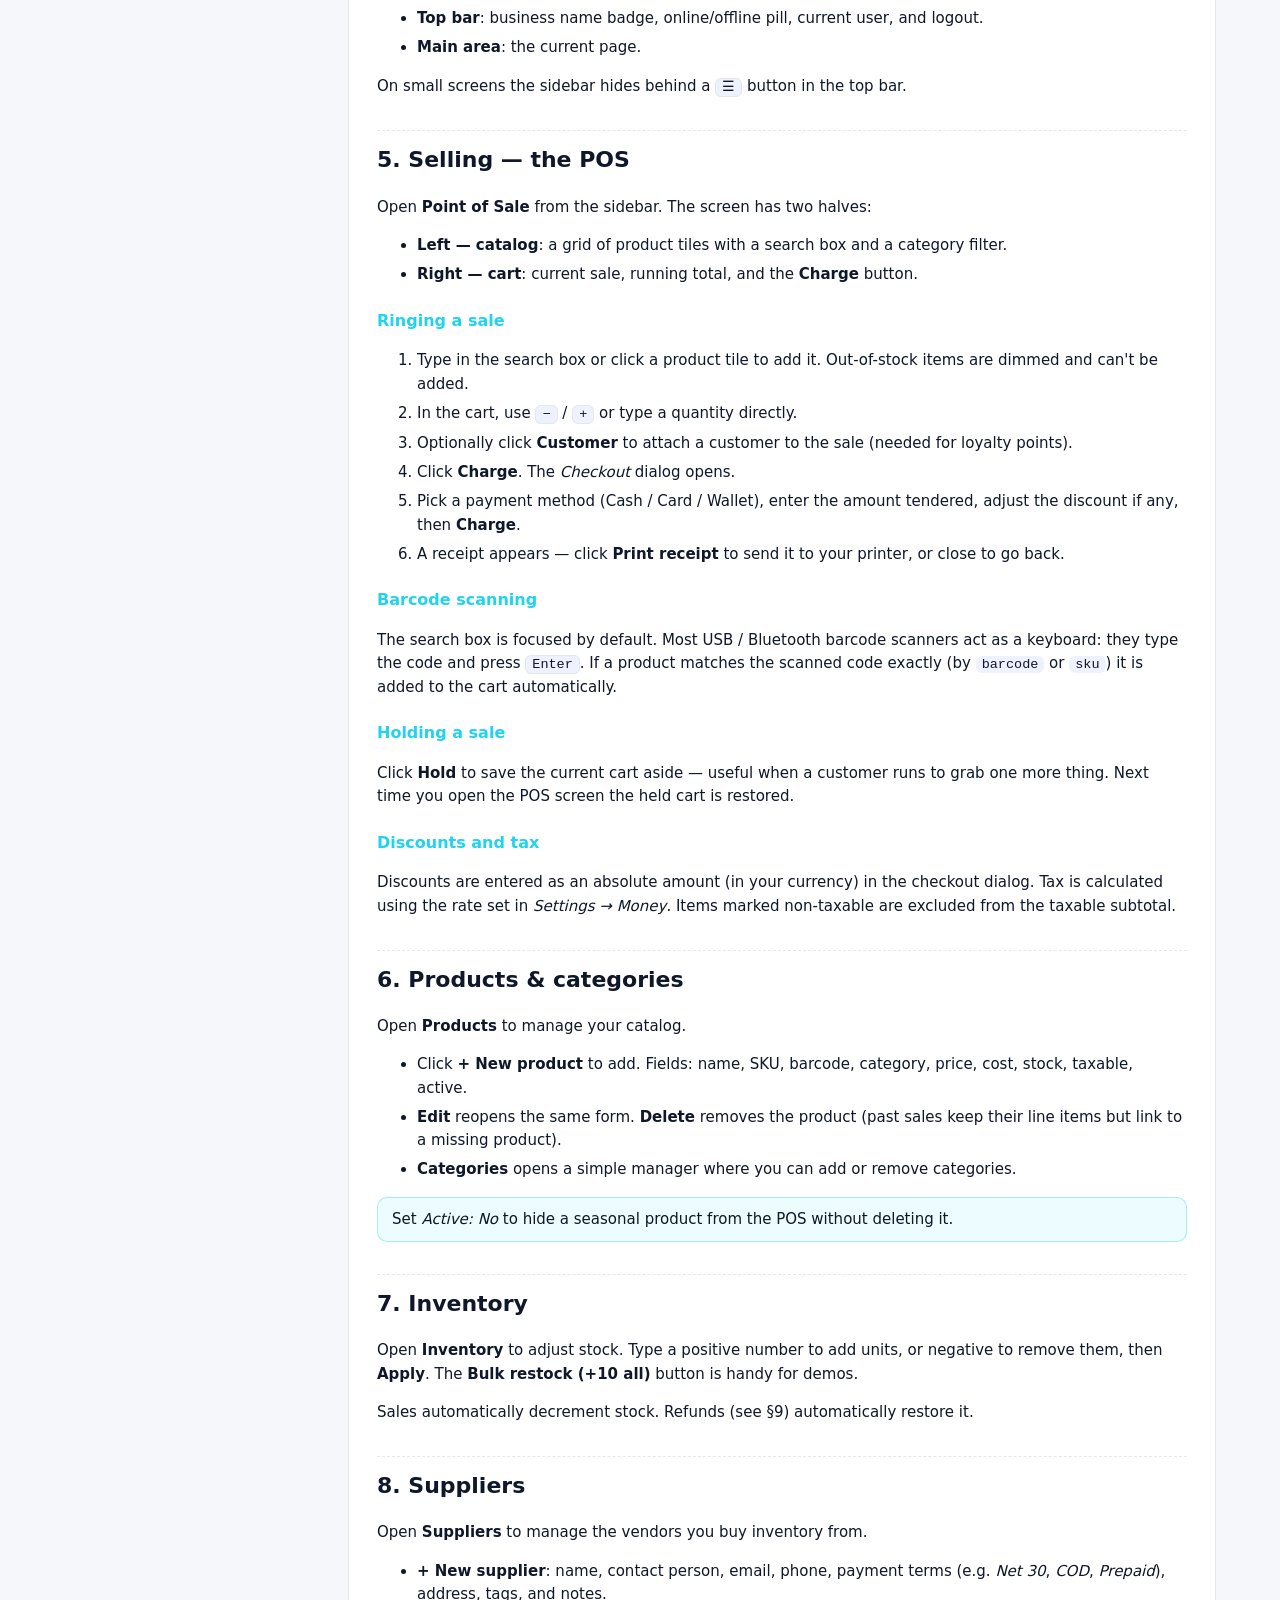
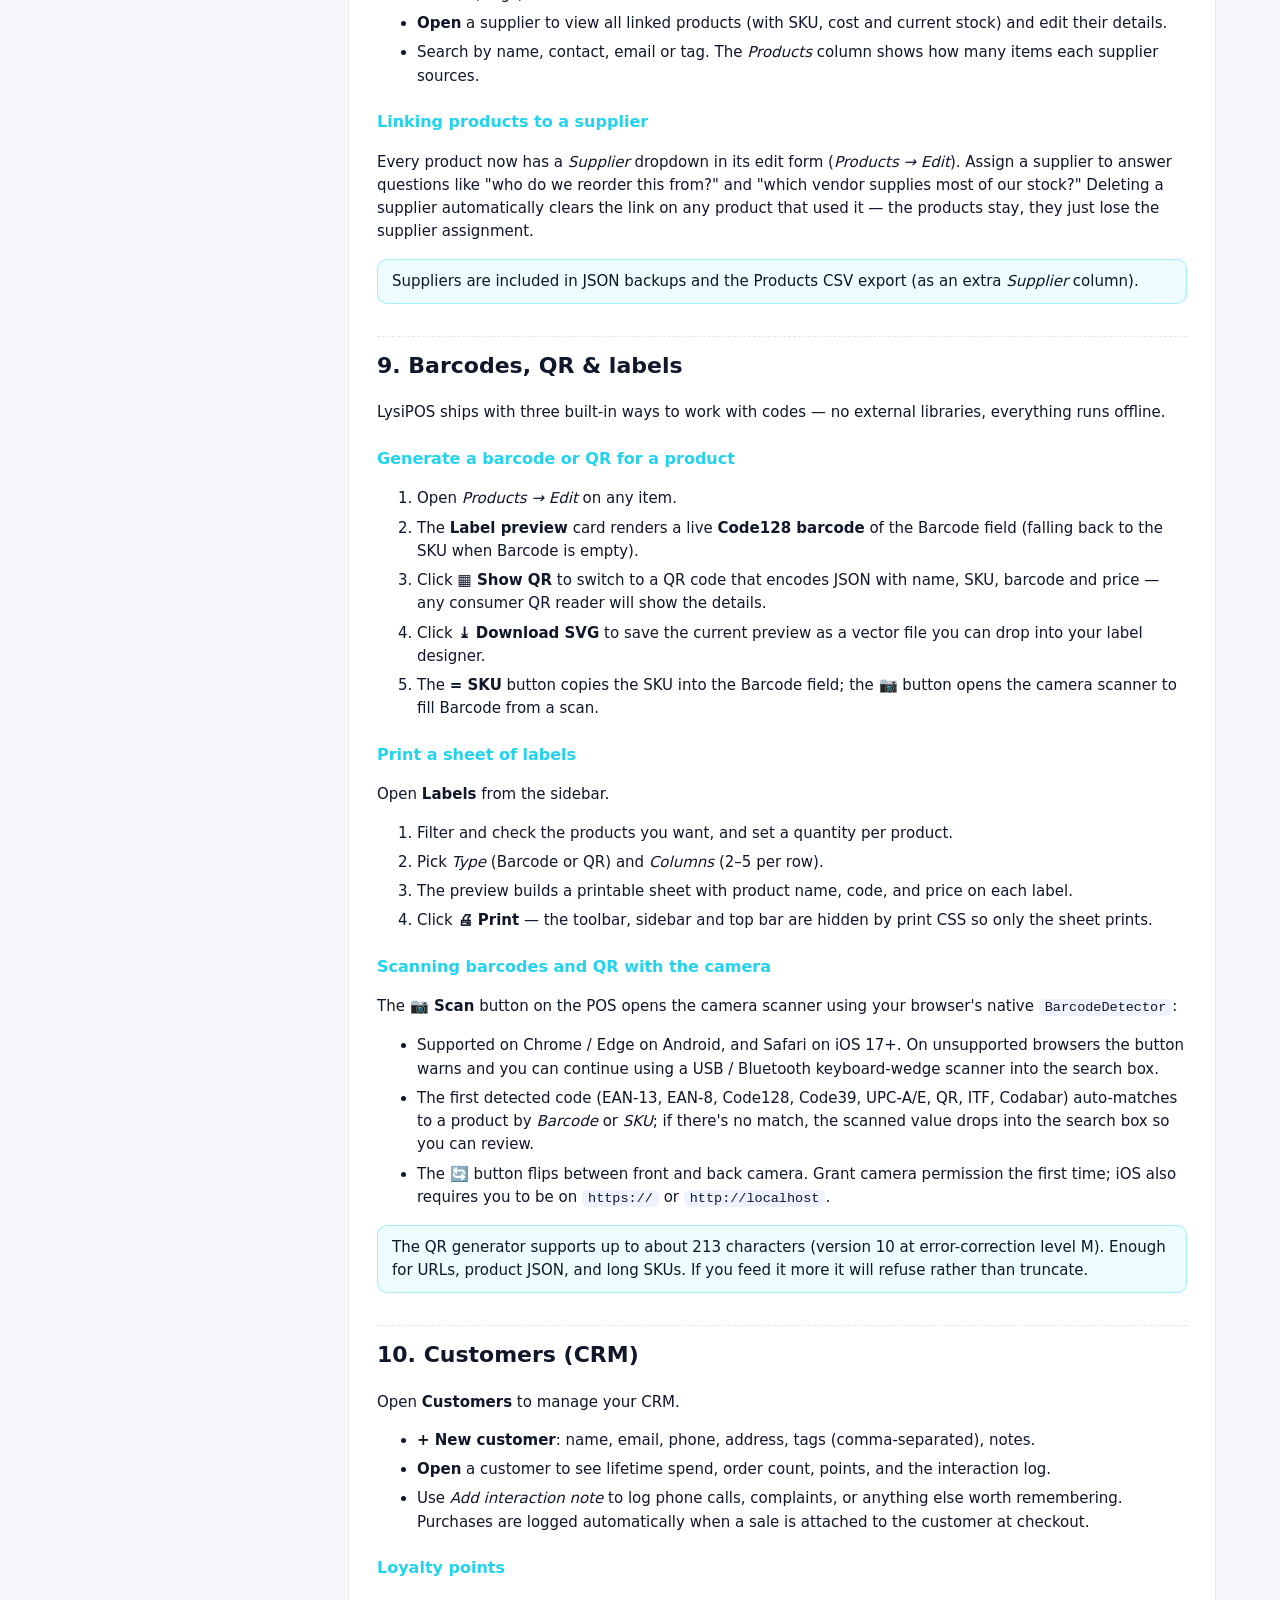
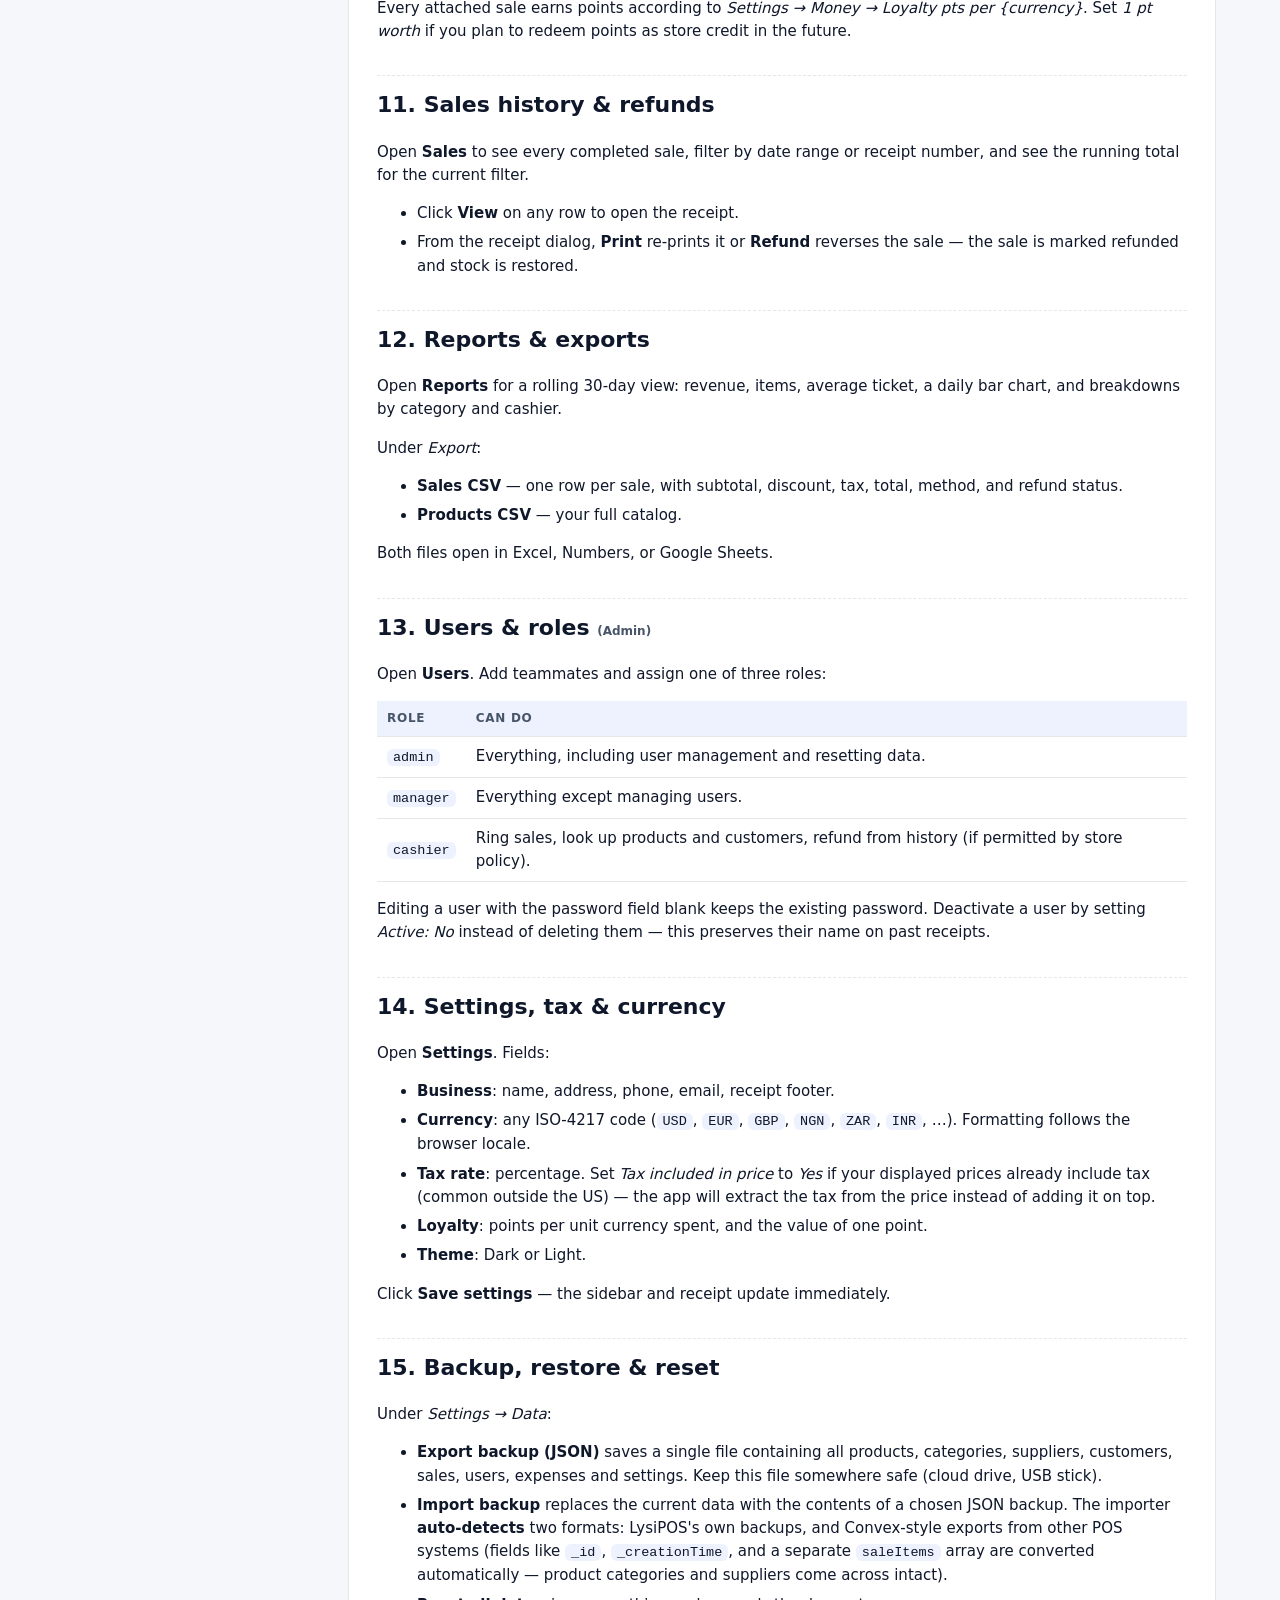
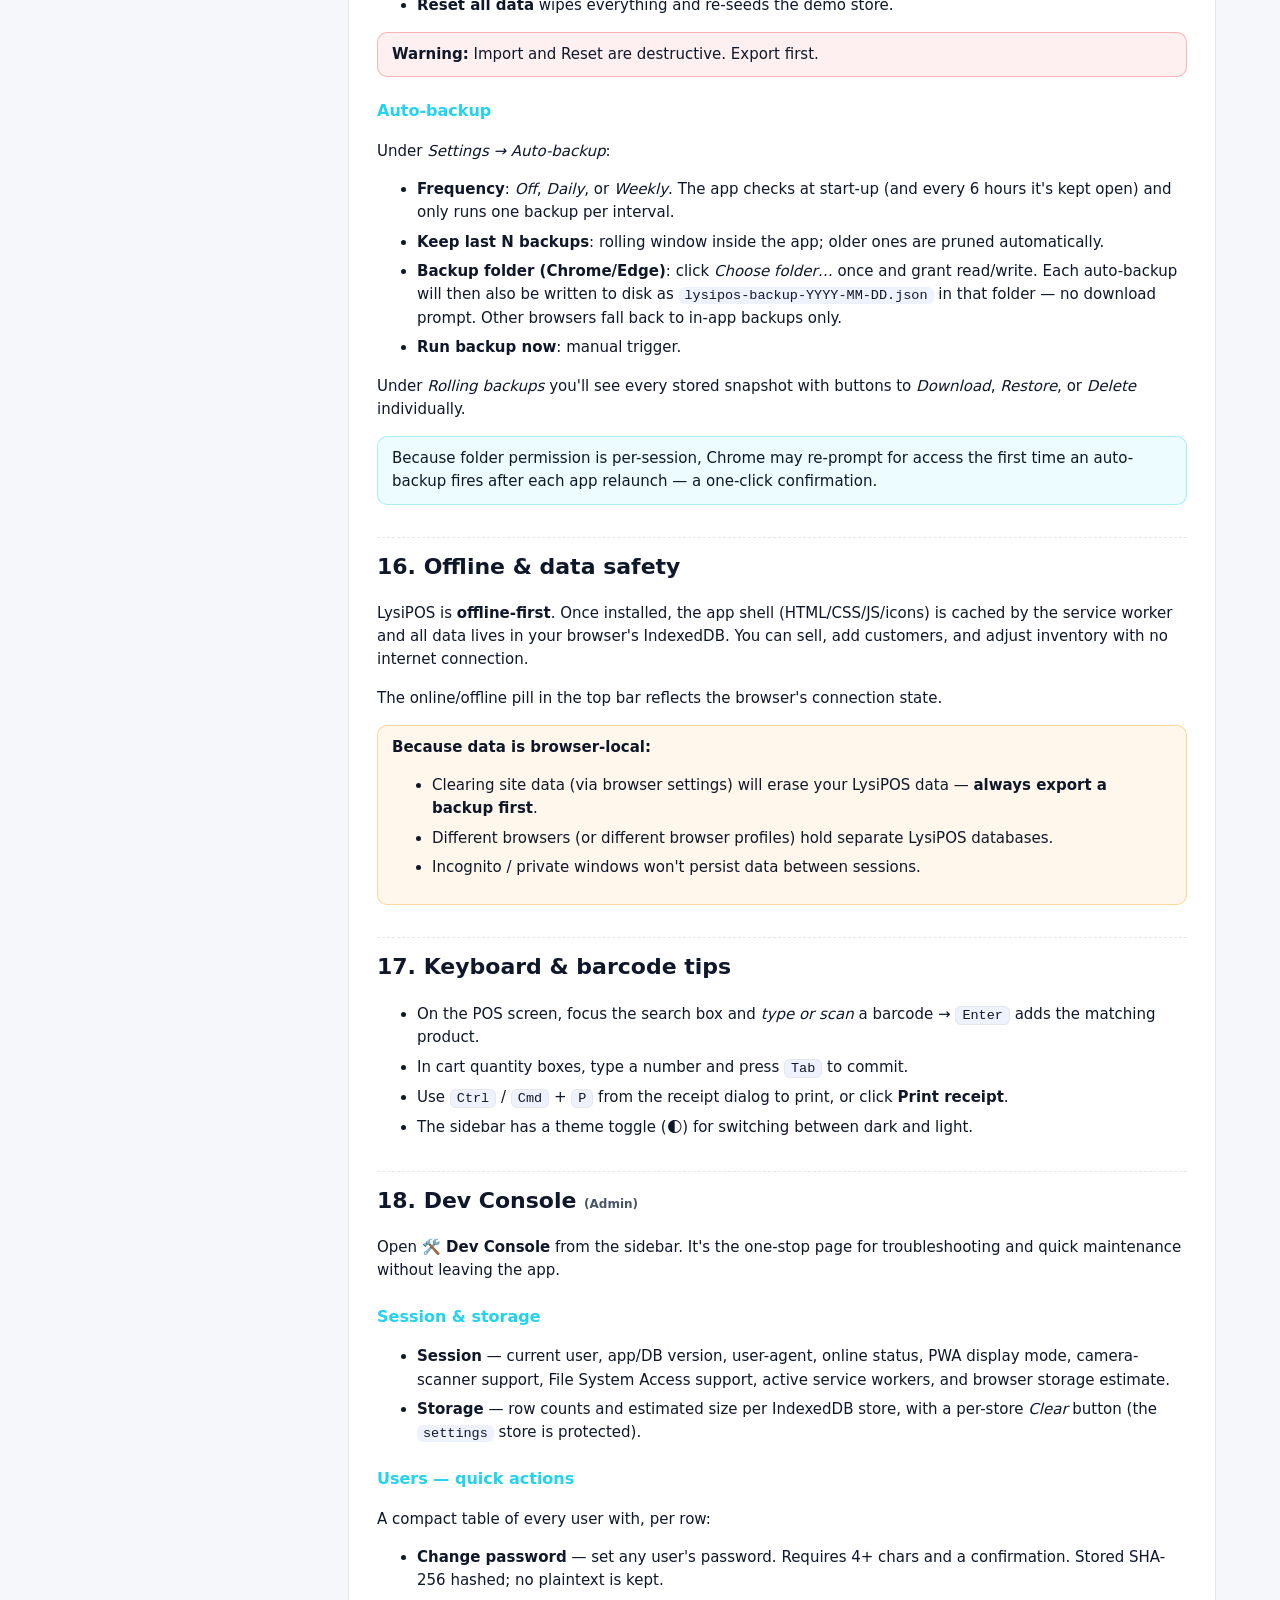
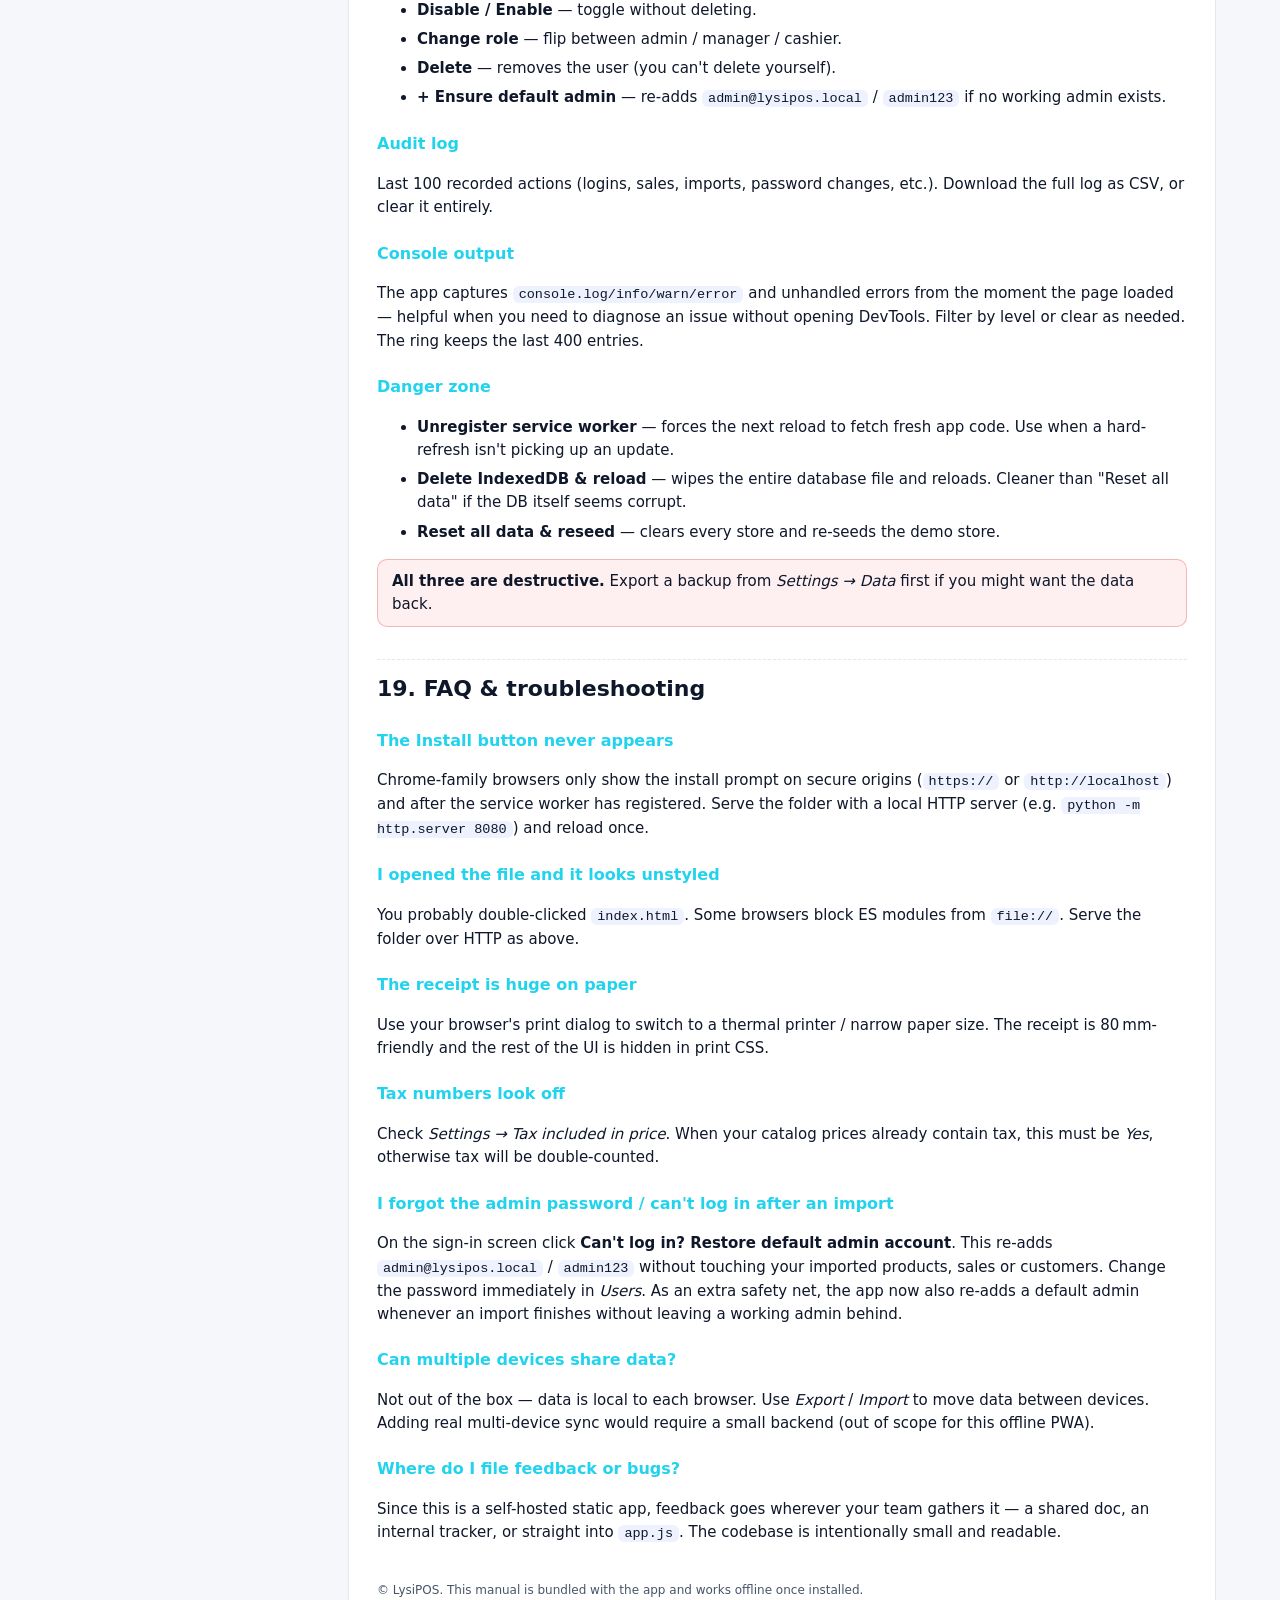
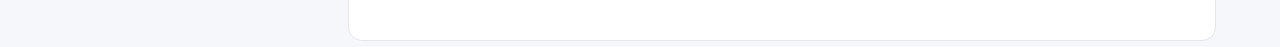
==== commit e59f7aef: "Add files via upload" ====
--- a/manual.html
+++ b/manual.html
@@ -86,7 +86,8 @@
     <a href="#backup">15. Backup, restore &amp; reset</a>
     <a href="#offline">16. Offline &amp; data safety</a>
     <a href="#shortcuts">17. Keyboard &amp; barcode tips</a>
-    <a href="#faq">18. FAQ &amp; troubleshooting</a>
+    <a href="#dev">18. Dev Console (admin)</a>
+    <a href="#faq">19. FAQ &amp; troubleshooting</a>
   </nav>
 
   <main>
@@ -315,7 +316,40 @@
       <li>The sidebar has a theme toggle (🌓) for switching between dark and light.</li>
     </ul>
 
-    <h2 id="faq">18. FAQ &amp; troubleshooting</h2>
+    <h2 id="dev">18. Dev Console <span class="tag">(Admin)</span></h2>
+    <p>Open <strong>🛠️ Dev Console</strong> from the sidebar. It's the one-stop page for troubleshooting and quick maintenance without leaving the app.</p>
+
+    <h3>Session &amp; storage</h3>
+    <ul>
+      <li><strong>Session</strong> — current user, app/DB version, user-agent, online status, PWA display mode, camera-scanner support, File System Access support, active service workers, and browser storage estimate.</li>
+      <li><strong>Storage</strong> — row counts and estimated size per IndexedDB store, with a per-store <em>Clear</em> button (the <code>settings</code> store is protected).</li>
+    </ul>
+
+    <h3>Users — quick actions</h3>
+    <p>A compact table of every user with, per row:</p>
+    <ul>
+      <li><strong>Change password</strong> — set any user's password. Requires 4+ chars and a confirmation. Stored SHA-256 hashed; no plaintext is kept.</li>
+      <li><strong>Disable / Enable</strong> — toggle without deleting.</li>
+      <li><strong>Change role</strong> — flip between admin / manager / cashier.</li>
+      <li><strong>Delete</strong> — removes the user (you can't delete yourself).</li>
+      <li><strong>+ Ensure default admin</strong> — re-adds <code>admin@lysipos.local</code> / <code>admin123</code> if no working admin exists.</li>
+    </ul>
+
+    <h3>Audit log</h3>
+    <p>Last 100 recorded actions (logins, sales, imports, password changes, etc.). Download the full log as CSV, or clear it entirely.</p>
+
+    <h3>Console output</h3>
+    <p>The app captures <code>console.log/info/warn/error</code> and unhandled errors from the moment the page loaded — helpful when you need to diagnose an issue without opening DevTools. Filter by level or clear as needed. The ring keeps the last 400 entries.</p>
+
+    <h3>Danger zone</h3>
+    <ul>
+      <li><strong>Unregister service worker</strong> — forces the next reload to fetch fresh app code. Use when a hard-refresh isn't picking up an update.</li>
+      <li><strong>Delete IndexedDB &amp; reload</strong> — wipes the entire database file and reloads. Cleaner than "Reset all data" if the DB itself seems corrupt.</li>
+      <li><strong>Reset all data &amp; reseed</strong> — clears every store and re-seeds the demo store.</li>
+    </ul>
+    <div class="bad"><strong>All three are destructive.</strong> Export a backup from <em>Settings → Data</em> first if you might want the data back.</div>
+
+    <h2 id="faq">19. FAQ &amp; troubleshooting</h2>
     <h3>The Install button never appears</h3>
     <p>Chrome-family browsers only show the install prompt on secure origins (<code>https://</code> or <code>http://localhost</code>) and after the service worker has registered. Serve the folder with a local HTTP server (e.g. <code>python -m http.server 8080</code>) and reload once.</p>
 
@@ -328,8 +362,8 @@
     <h3>Tax numbers look off</h3>
     <p>Check <em>Settings → Tax included in price</em>. When your catalog prices already contain tax, this must be <em>Yes</em>, otherwise tax will be double-counted.</p>
 
-    <h3>I forgot the admin password</h3>
-    <p>Sign in as another admin and change it in <em>Users</em>. If no admin can sign in, open your browser's DevTools → Application → IndexedDB → <code>lysipos</code> → <code>users</code>, delete the admin user, then reload — the app will re-seed the default <code>admin@lysipos.local</code> / <code>admin123</code>.</p>
+    <h3>I forgot the admin password / can't log in after an import</h3>
+    <p>On the sign-in screen click <strong>Can't log in? Restore default admin account</strong>. This re-adds <code>admin@lysipos.local</code> / <code>admin123</code> without touching your imported products, sales or customers. Change the password immediately in <em>Users</em>. As an extra safety net, the app now also re-adds a default admin whenever an import finishes without leaving a working admin behind.</p>
 
     <h3>Can multiple devices share data?</h3>
     <p>Not out of the box — data is local to each browser. Use <em>Export</em> / <em>Import</em> to move data between devices. Adding real multi-device sync would require a small backend (out of scope for this offline PWA).</p>
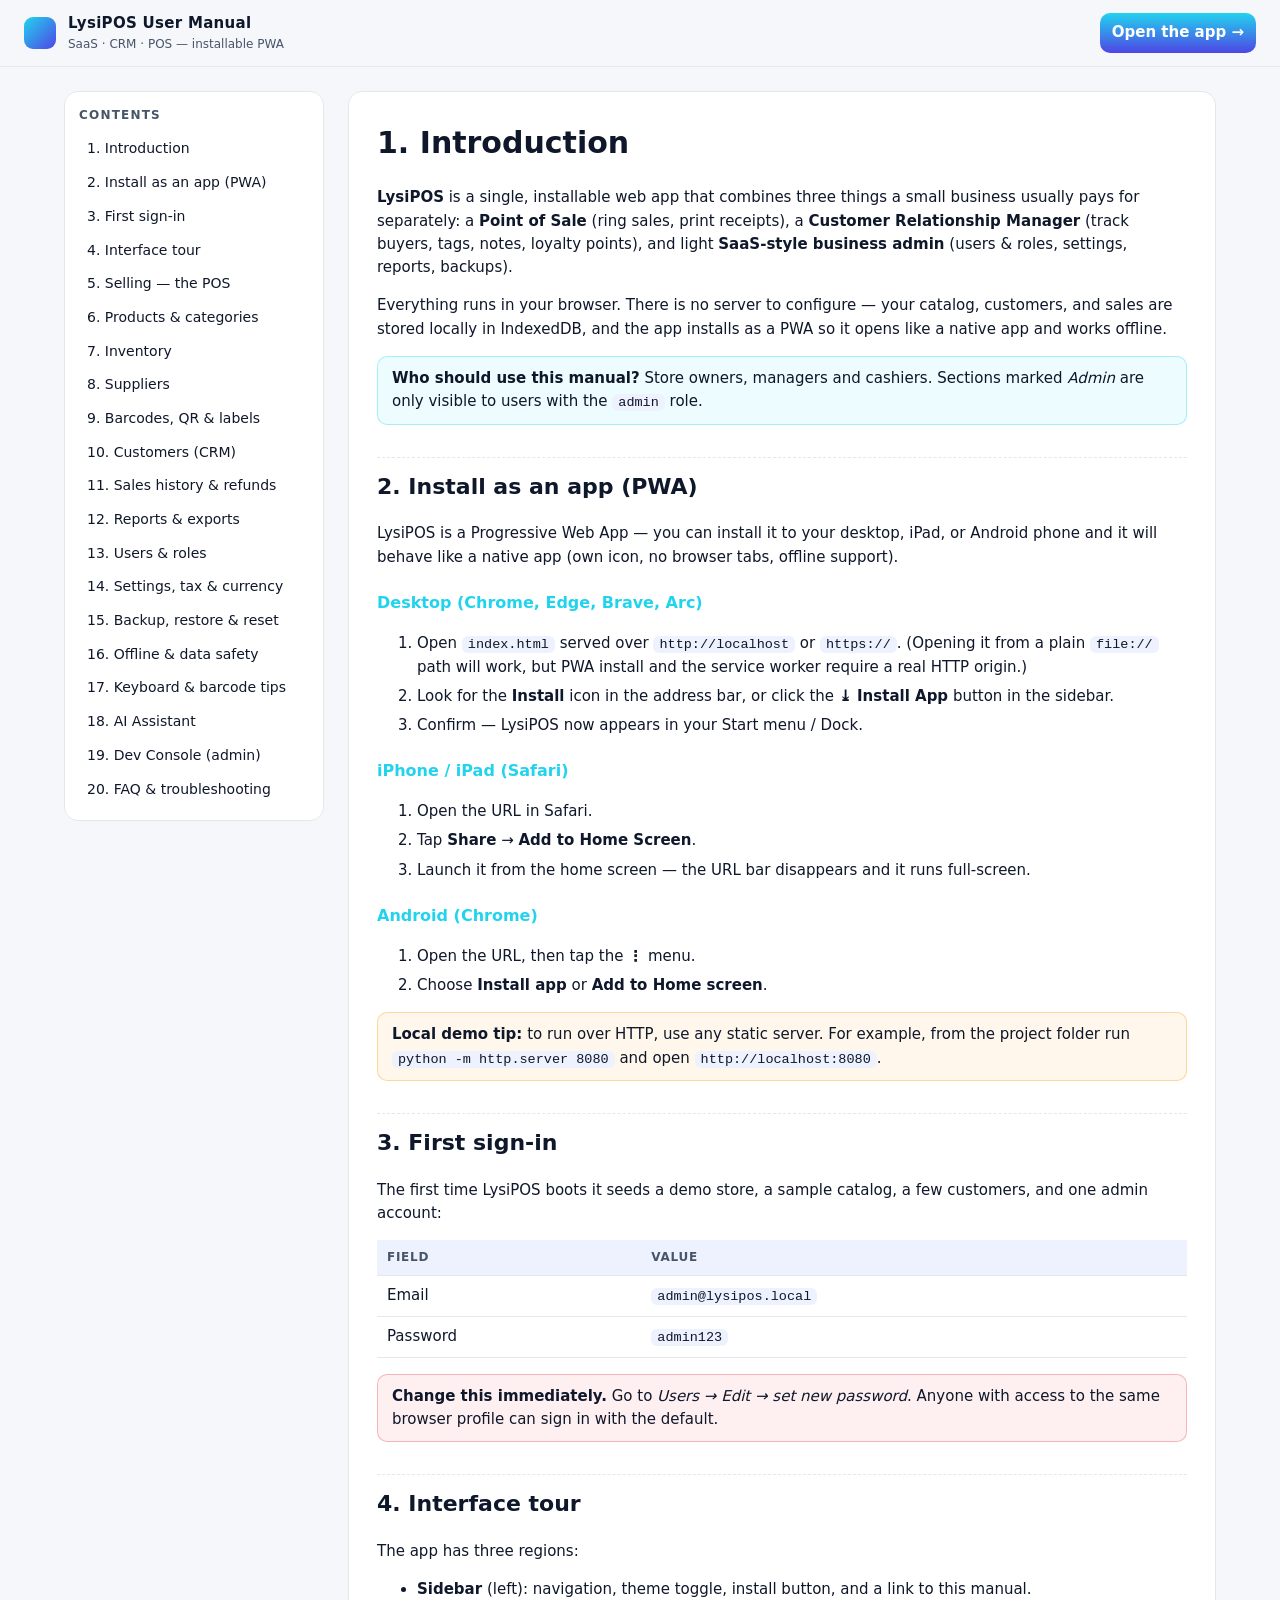
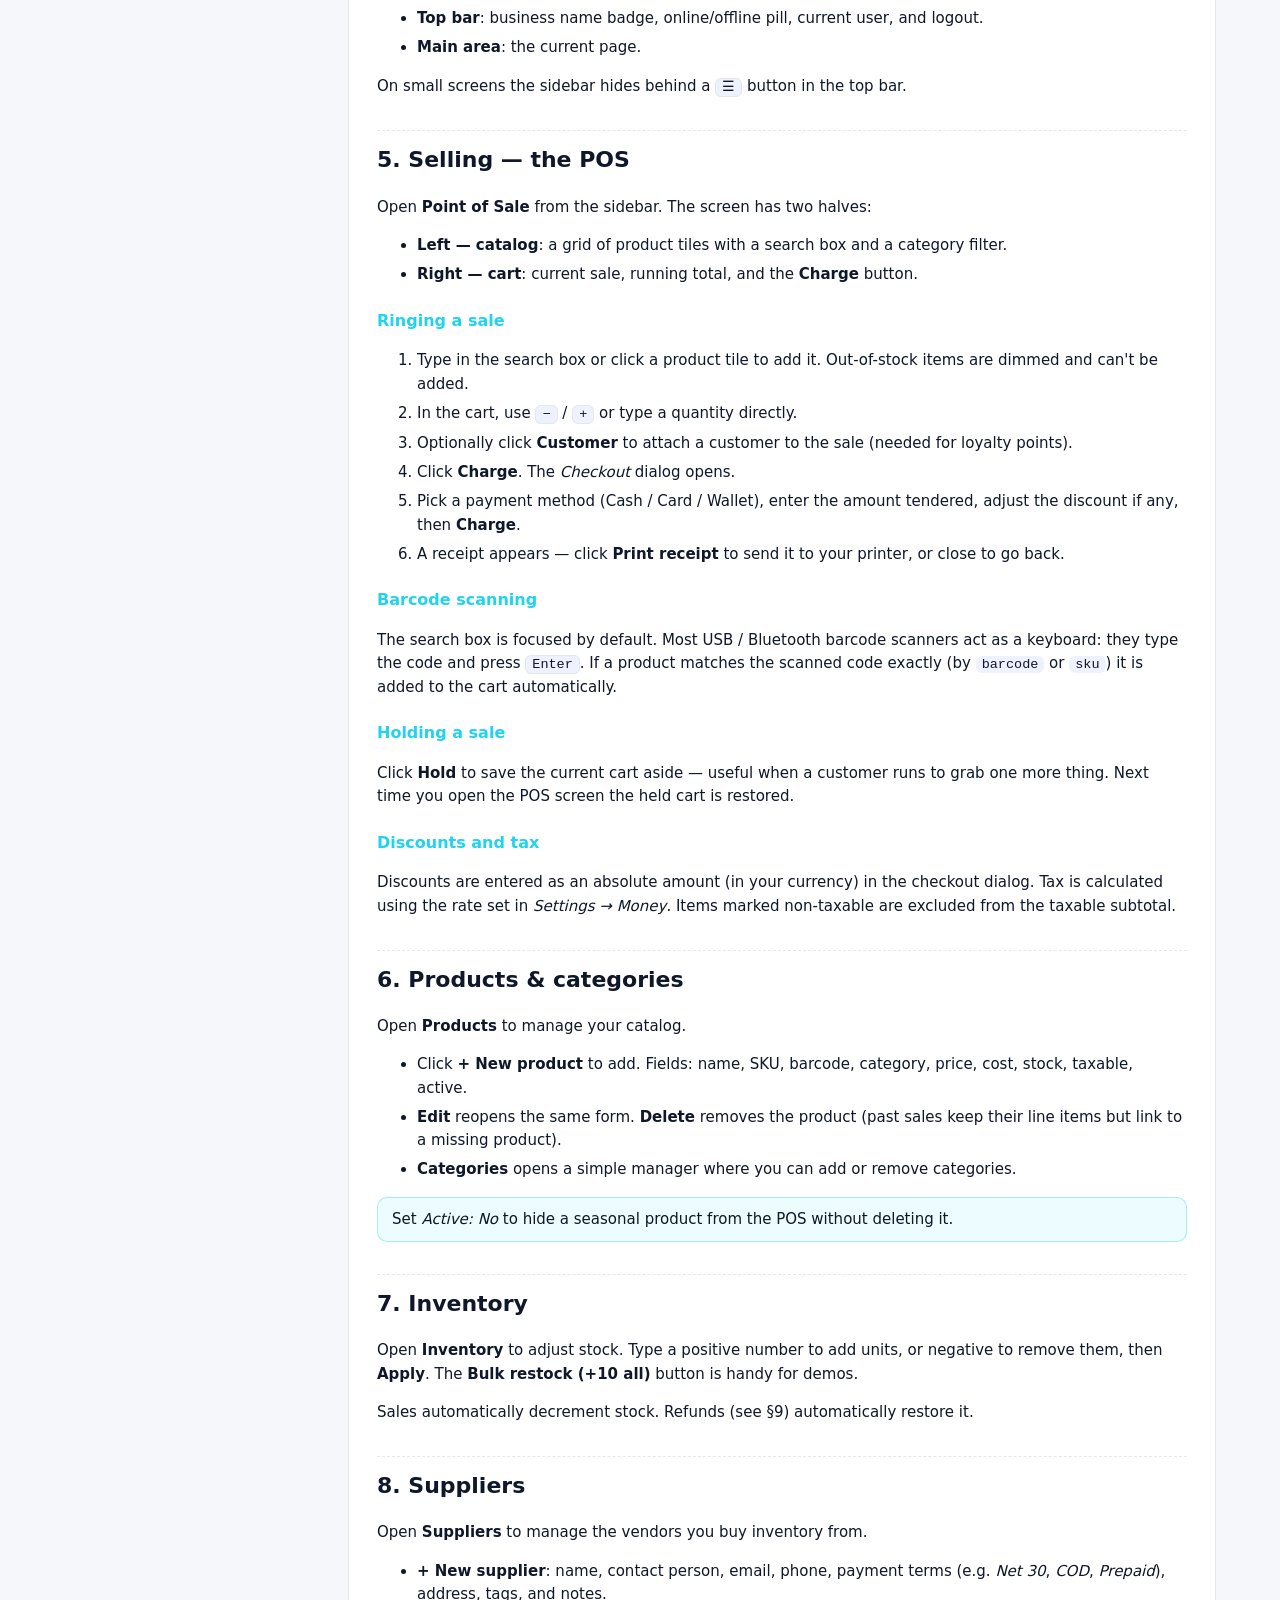
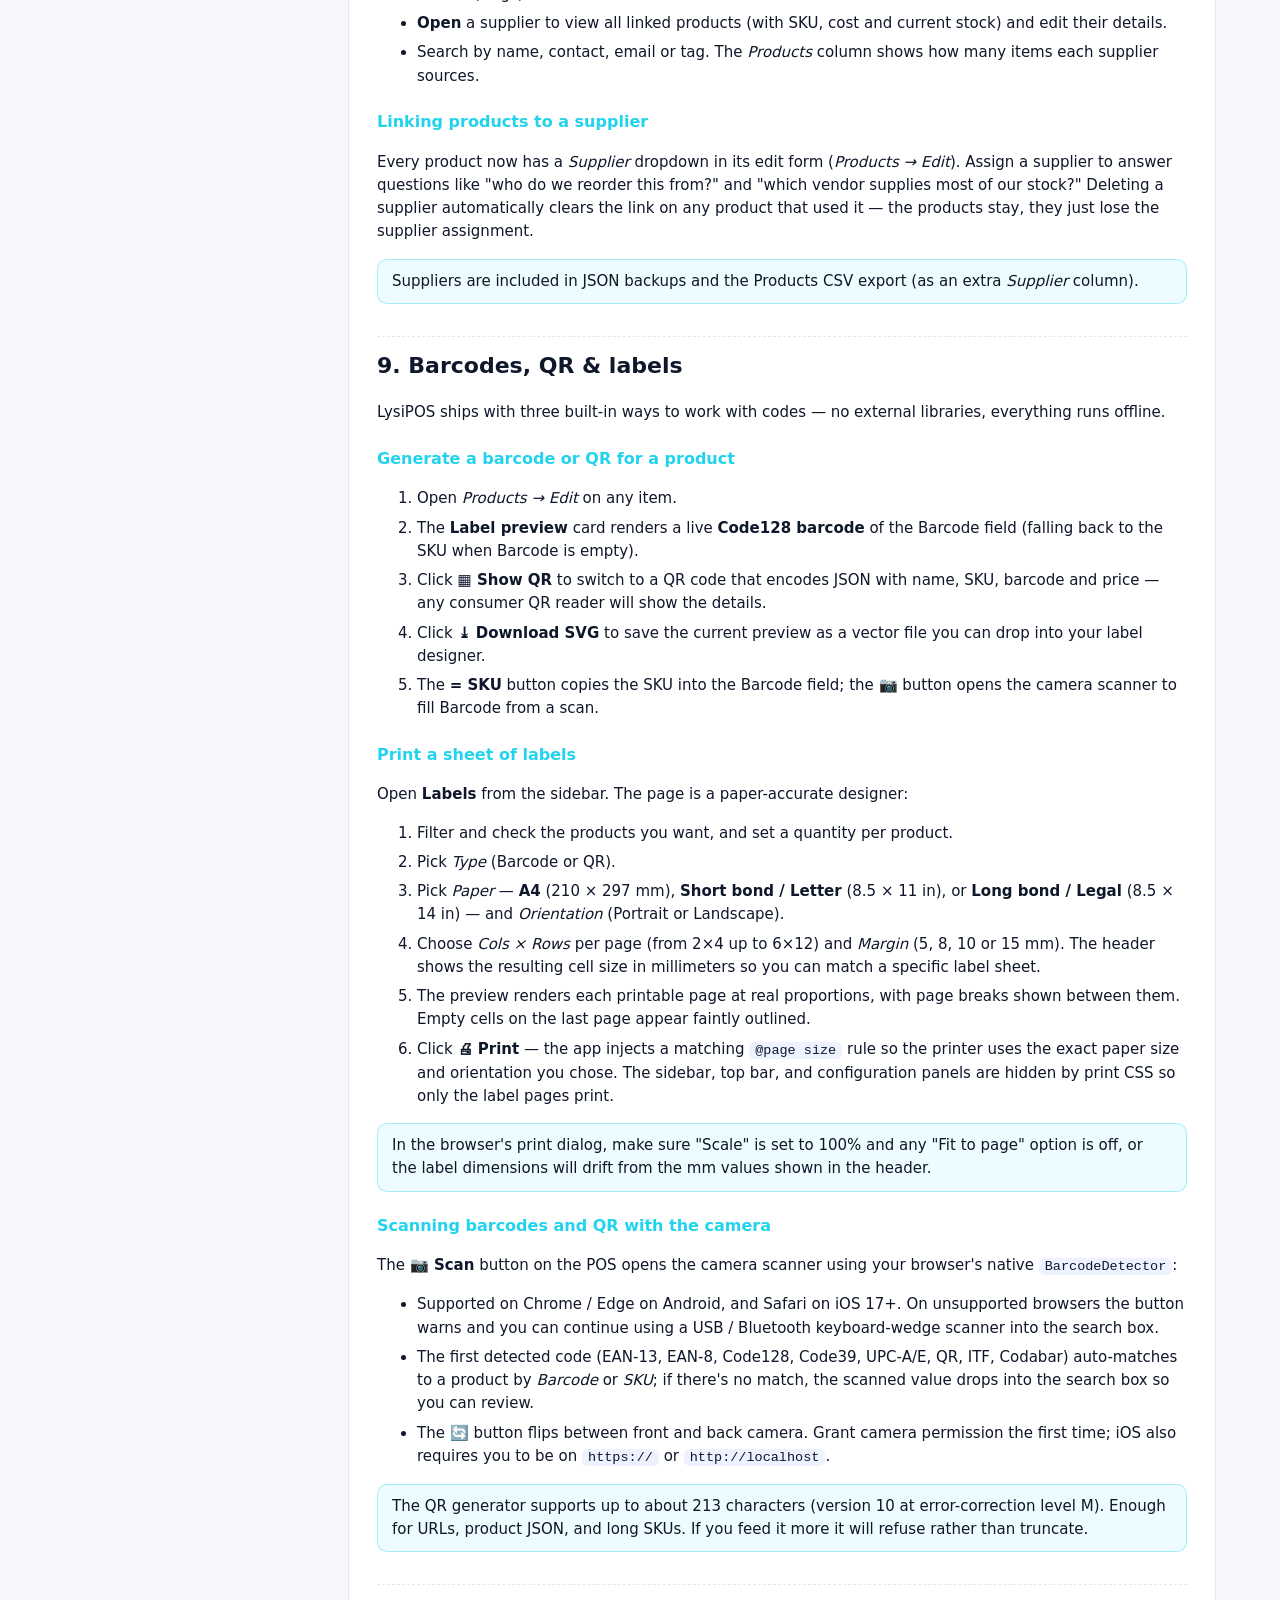
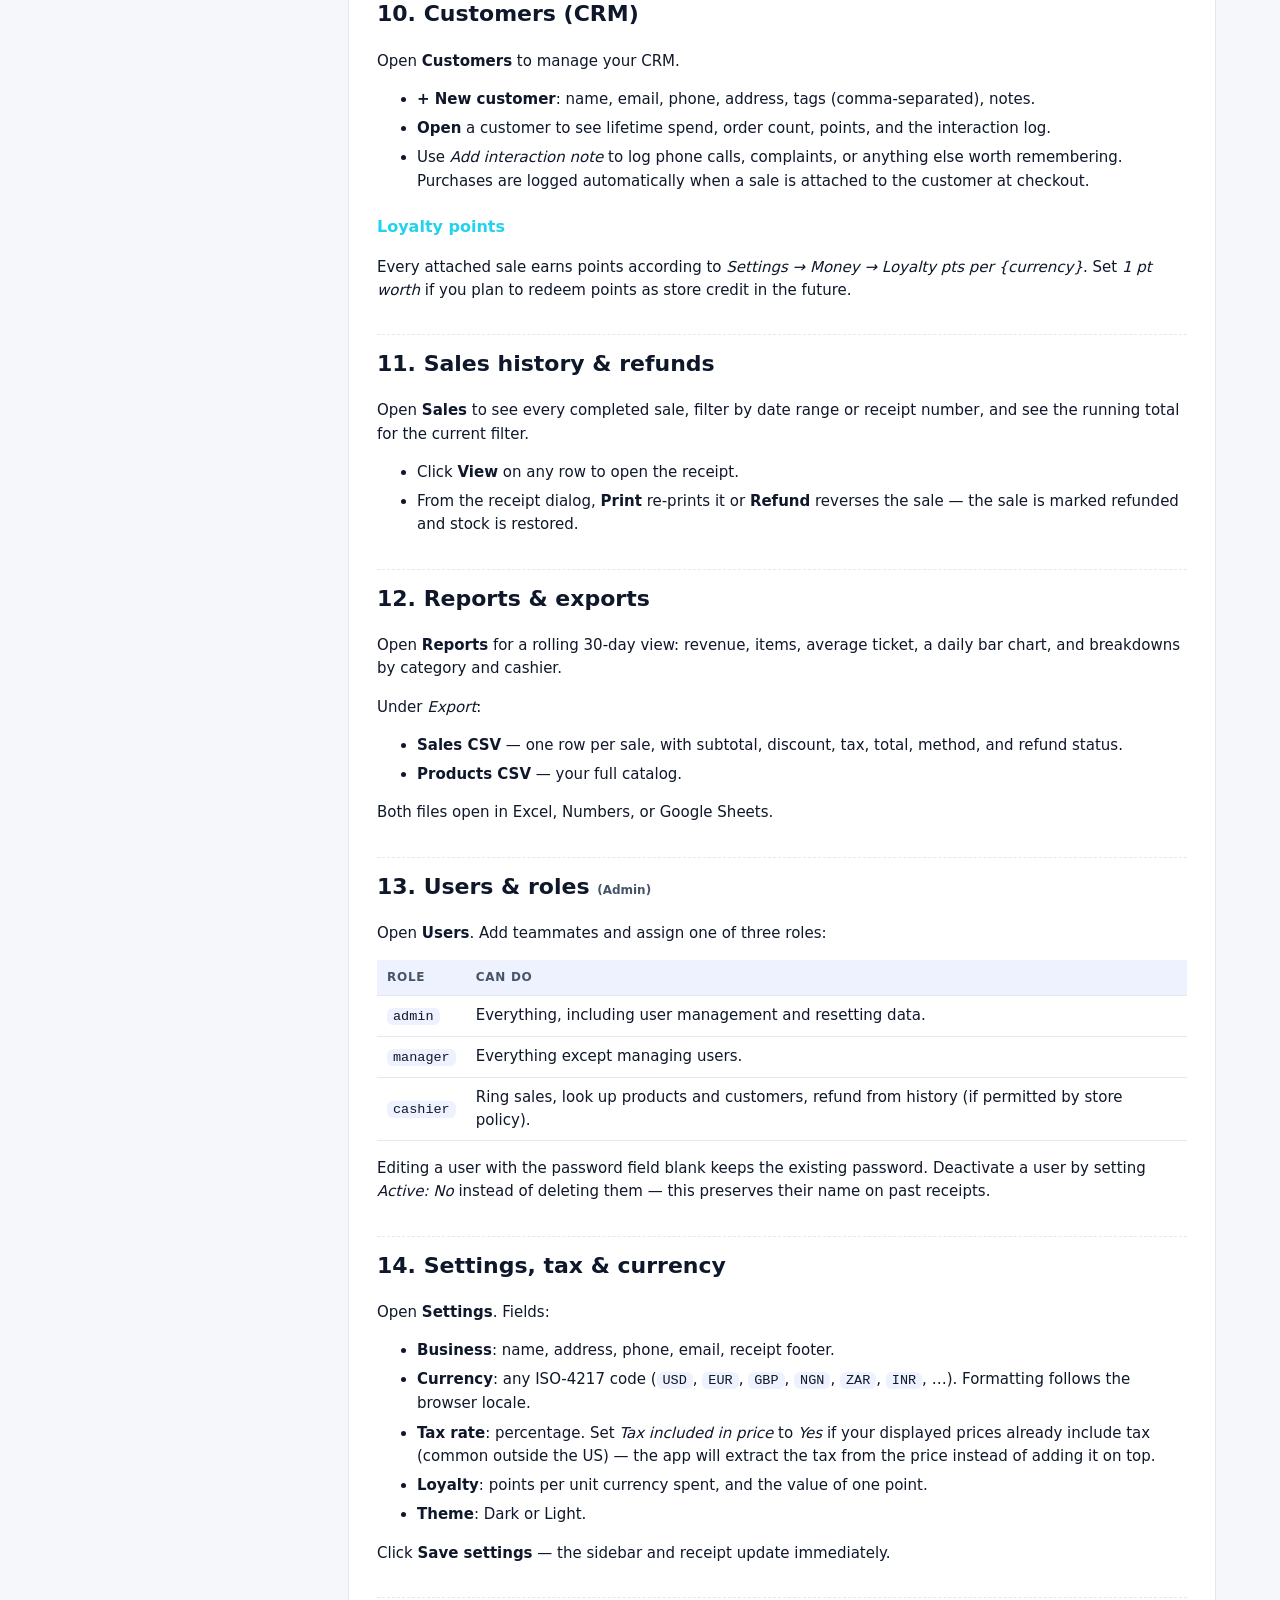
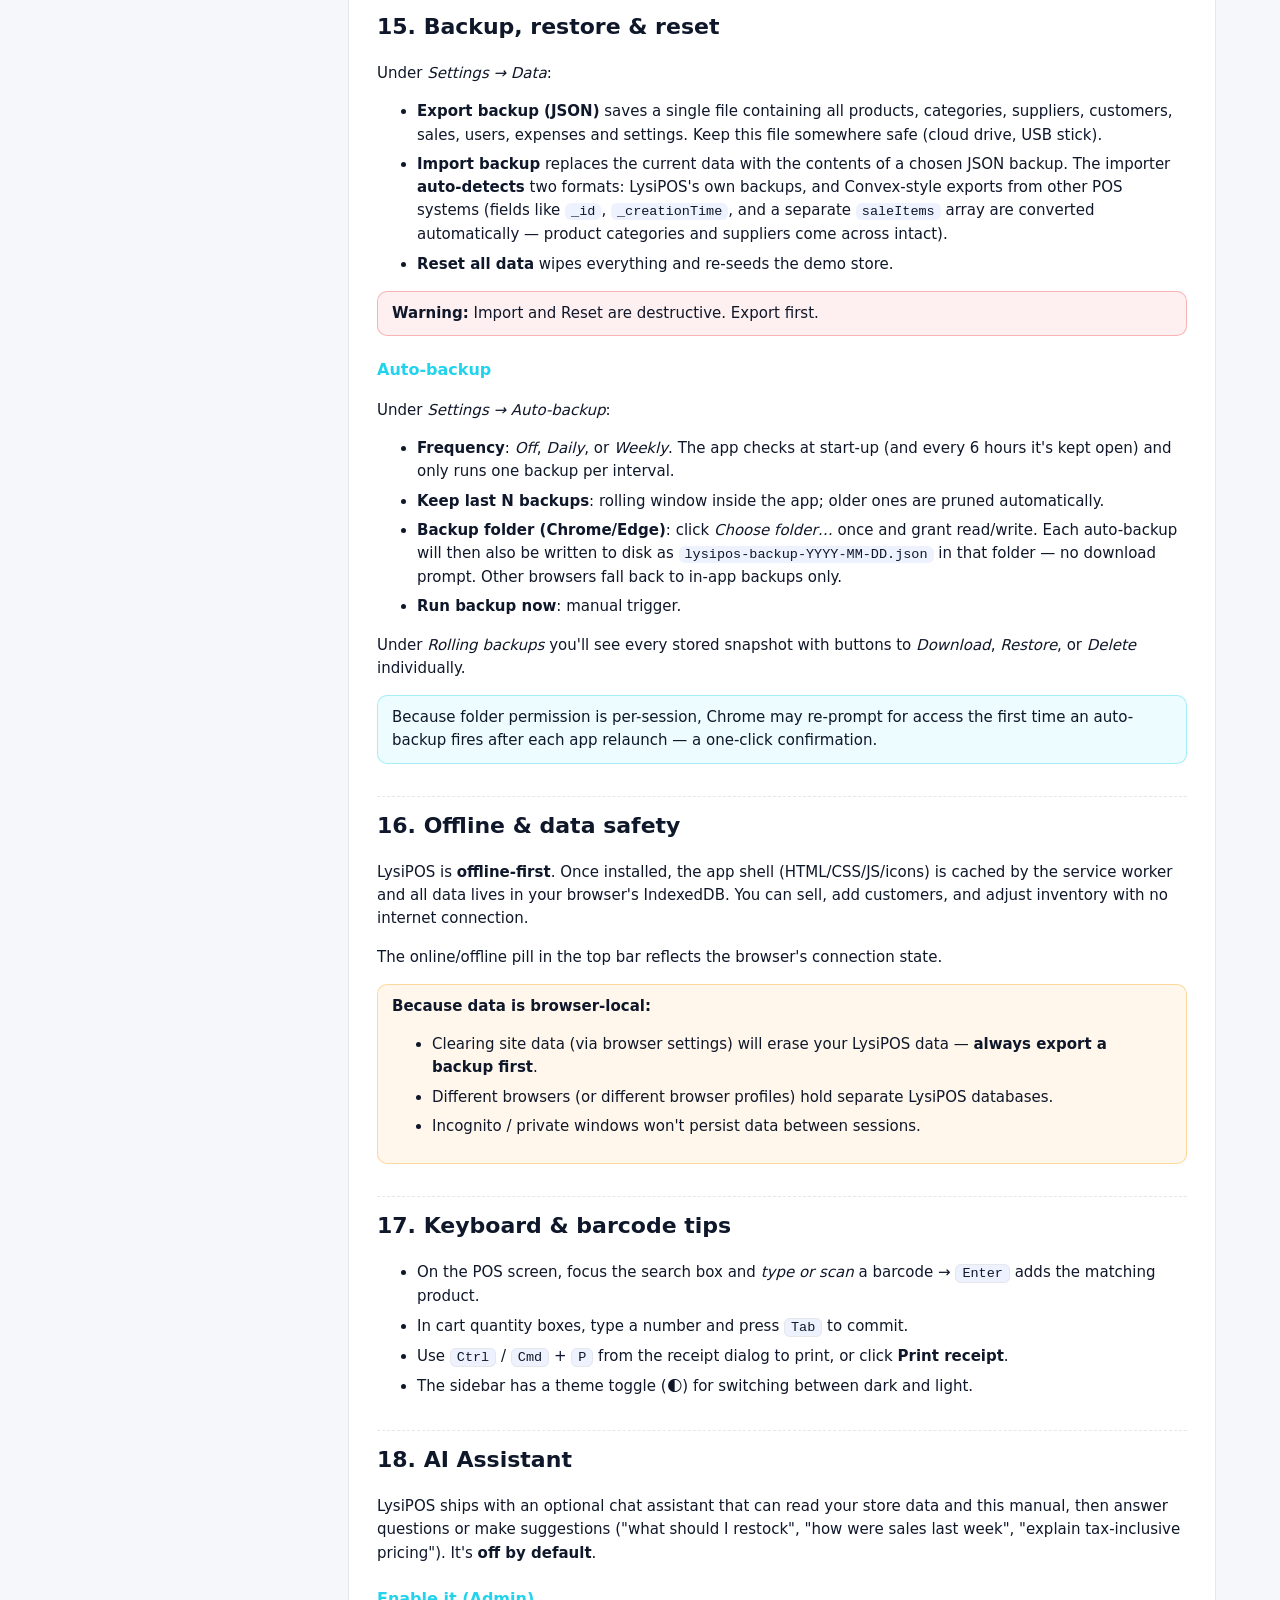
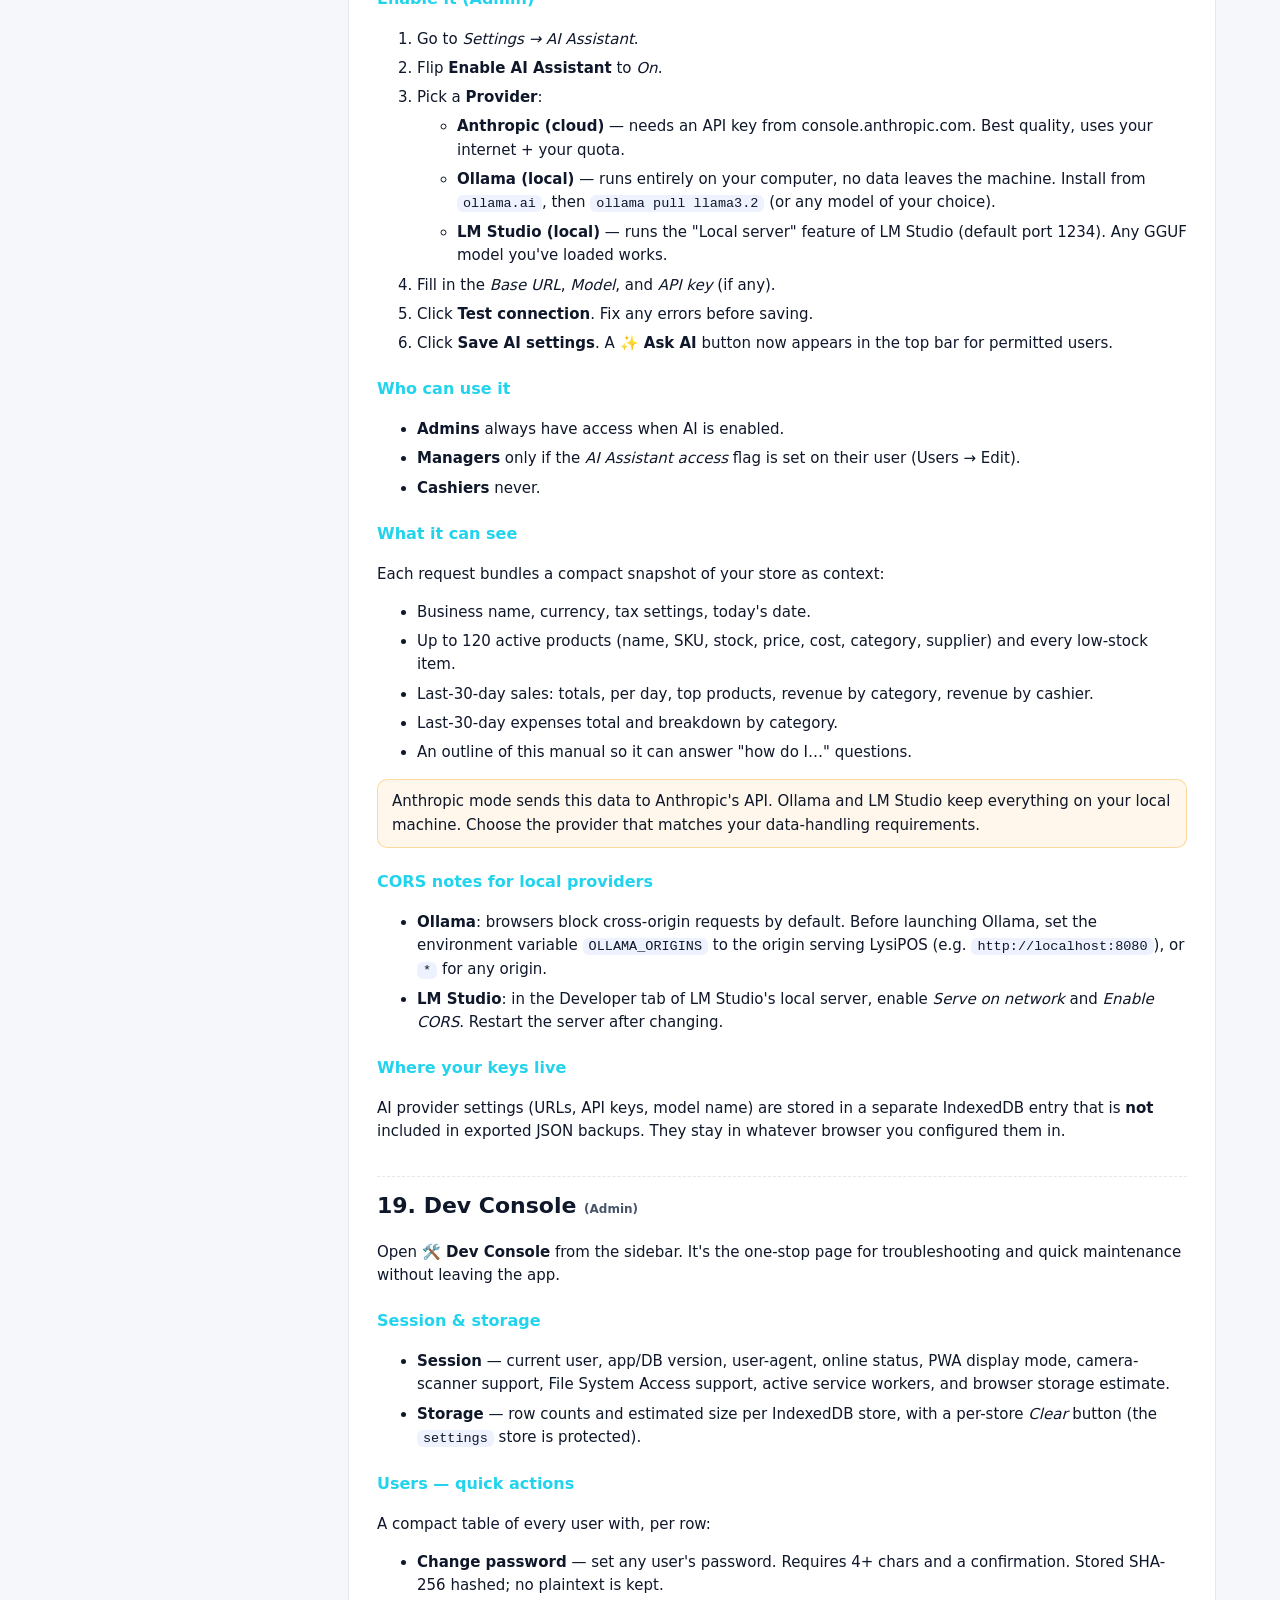
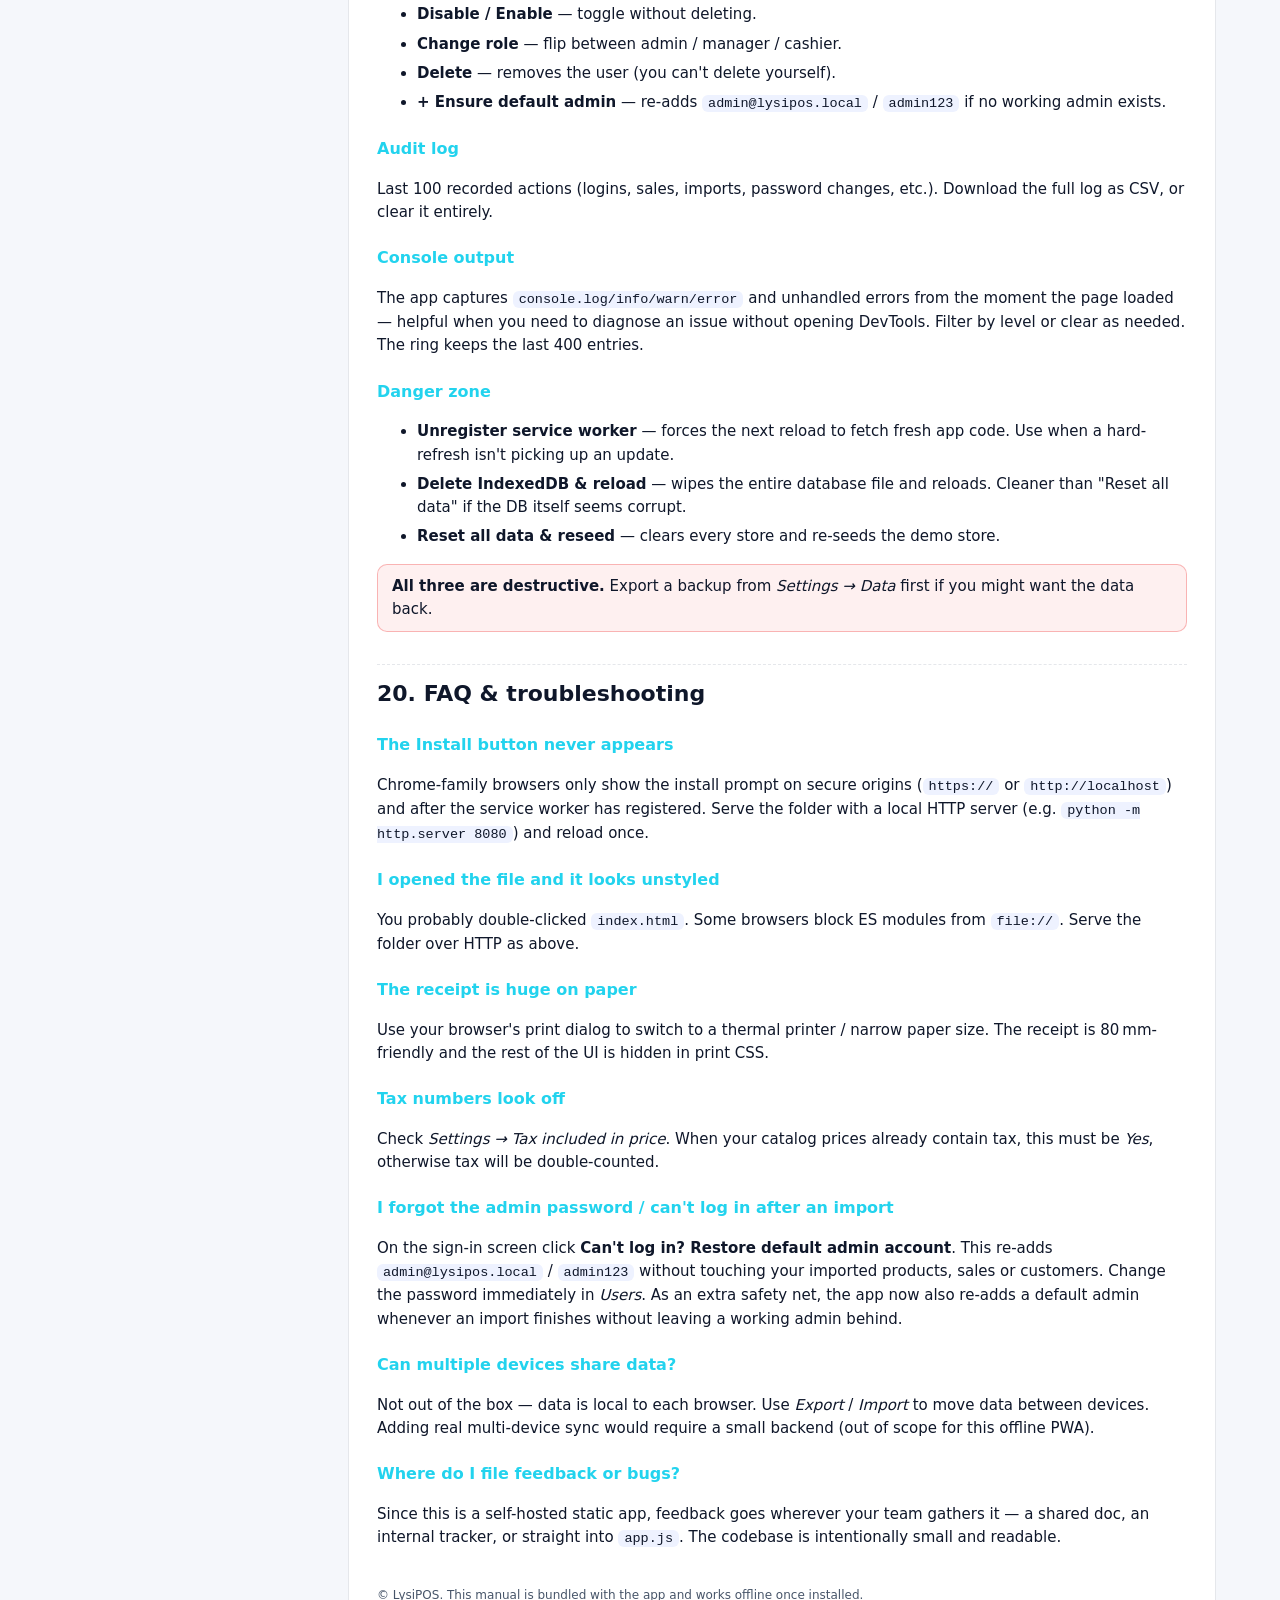
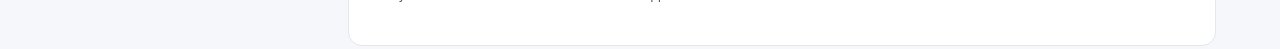
==== commit e790838d: "Add files via upload" ====
--- a/manual.html
+++ b/manual.html
@@ -86,8 +86,9 @@
     <a href="#backup">15. Backup, restore &amp; reset</a>
     <a href="#offline">16. Offline &amp; data safety</a>
     <a href="#shortcuts">17. Keyboard &amp; barcode tips</a>
-    <a href="#dev">18. Dev Console (admin)</a>
-    <a href="#faq">19. FAQ &amp; troubleshooting</a>
+    <a href="#ai">18. AI Assistant</a>
+    <a href="#dev">19. Dev Console (admin)</a>
+    <a href="#faq">20. FAQ &amp; troubleshooting</a>
   </nav>
 
   <main>
@@ -212,13 +213,16 @@
     </ol>
 
     <h3>Print a sheet of labels</h3>
-    <p>Open <strong>Labels</strong> from the sidebar.</p>
+    <p>Open <strong>Labels</strong> from the sidebar. The page is a paper-accurate designer:</p>
     <ol>
       <li>Filter and check the products you want, and set a quantity per product.</li>
-      <li>Pick <em>Type</em> (Barcode or QR) and <em>Columns</em> (2–5 per row).</li>
-      <li>The preview builds a printable sheet with product name, code, and price on each label.</li>
-      <li>Click <strong>🖨 Print</strong> — the toolbar, sidebar and top bar are hidden by print CSS so only the sheet prints.</li>
-    </ol>
+      <li>Pick <em>Type</em> (Barcode or QR).</li>
+      <li>Pick <em>Paper</em> — <strong>A4</strong> (210 × 297 mm), <strong>Short bond / Letter</strong> (8.5 × 11 in), or <strong>Long bond / Legal</strong> (8.5 × 14 in) — and <em>Orientation</em> (Portrait or Landscape).</li>
+      <li>Choose <em>Cols × Rows</em> per page (from 2×4 up to 6×12) and <em>Margin</em> (5, 8, 10 or 15 mm). The header shows the resulting cell size in millimeters so you can match a specific label sheet.</li>
+      <li>The preview renders each printable page at real proportions, with page breaks shown between them. Empty cells on the last page appear faintly outlined.</li>
+      <li>Click <strong>🖨 Print</strong> — the app injects a matching <code>@page size</code> rule so the printer uses the exact paper size and orientation you chose. The sidebar, top bar, and configuration panels are hidden by print CSS so only the label pages print.</li>
+    </ol>
+    <div class="note">In the browser's print dialog, make sure "Scale" is set to 100% and any "Fit to page" option is off, or the label dimensions will drift from the mm values shown in the header.</div>
 
     <h3>Scanning barcodes and QR with the camera</h3>
     <p>The <strong>📷 Scan</strong> button on the POS opens the camera scanner using your browser's native <code>BarcodeDetector</code>:</p>
@@ -316,7 +320,53 @@
       <li>The sidebar has a theme toggle (🌓) for switching between dark and light.</li>
     </ul>
 
-    <h2 id="dev">18. Dev Console <span class="tag">(Admin)</span></h2>
+    <h2 id="ai">18. AI Assistant</h2>
+    <p>LysiPOS ships with an optional chat assistant that can read your store data and this manual, then answer questions or make suggestions ("what should I restock", "how were sales last week", "explain tax-inclusive pricing"). It's <strong>off by default</strong>.</p>
+
+    <h3>Enable it (Admin)</h3>
+    <ol>
+      <li>Go to <em>Settings → AI Assistant</em>.</li>
+      <li>Flip <strong>Enable AI Assistant</strong> to <em>On</em>.</li>
+      <li>Pick a <strong>Provider</strong>:
+        <ul>
+          <li><strong>Anthropic (cloud)</strong> — needs an API key from console.anthropic.com. Best quality, uses your internet + your quota.</li>
+          <li><strong>Ollama (local)</strong> — runs entirely on your computer, no data leaves the machine. Install from <code>ollama.ai</code>, then <code>ollama pull llama3.2</code> (or any model of your choice).</li>
+          <li><strong>LM Studio (local)</strong> — runs the "Local server" feature of LM Studio (default port 1234). Any GGUF model you've loaded works.</li>
+        </ul>
+      </li>
+      <li>Fill in the <em>Base URL</em>, <em>Model</em>, and <em>API key</em> (if any).</li>
+      <li>Click <strong>Test connection</strong>. Fix any errors before saving.</li>
+      <li>Click <strong>Save AI settings</strong>. A <strong>✨ Ask AI</strong> button now appears in the top bar for permitted users.</li>
+    </ol>
+
+    <h3>Who can use it</h3>
+    <ul>
+      <li><strong>Admins</strong> always have access when AI is enabled.</li>
+      <li><strong>Managers</strong> only if the <em>AI Assistant access</em> flag is set on their user (Users → Edit).</li>
+      <li><strong>Cashiers</strong> never.</li>
+    </ul>
+
+    <h3>What it can see</h3>
+    <p>Each request bundles a compact snapshot of your store as context:</p>
+    <ul>
+      <li>Business name, currency, tax settings, today's date.</li>
+      <li>Up to 120 active products (name, SKU, stock, price, cost, category, supplier) and every low-stock item.</li>
+      <li>Last-30-day sales: totals, per day, top products, revenue by category, revenue by cashier.</li>
+      <li>Last-30-day expenses total and breakdown by category.</li>
+      <li>An outline of this manual so it can answer "how do I…" questions.</li>
+    </ul>
+    <div class="warn">Anthropic mode sends this data to Anthropic's API. Ollama and LM Studio keep everything on your local machine. Choose the provider that matches your data-handling requirements.</div>
+
+    <h3>CORS notes for local providers</h3>
+    <ul>
+      <li><strong>Ollama</strong>: browsers block cross-origin requests by default. Before launching Ollama, set the environment variable <code>OLLAMA_ORIGINS</code> to the origin serving LysiPOS (e.g. <code>http://localhost:8080</code>), or <code>*</code> for any origin.</li>
+      <li><strong>LM Studio</strong>: in the Developer tab of LM Studio's local server, enable <em>Serve on network</em> and <em>Enable CORS</em>. Restart the server after changing.</li>
+    </ul>
+
+    <h3>Where your keys live</h3>
+    <p>AI provider settings (URLs, API keys, model name) are stored in a separate IndexedDB entry that is <strong>not</strong> included in exported JSON backups. They stay in whatever browser you configured them in.</p>
+
+    <h2 id="dev">19. Dev Console <span class="tag">(Admin)</span></h2>
     <p>Open <strong>🛠️ Dev Console</strong> from the sidebar. It's the one-stop page for troubleshooting and quick maintenance without leaving the app.</p>
 
     <h3>Session &amp; storage</h3>
@@ -349,7 +399,7 @@
     </ul>
     <div class="bad"><strong>All three are destructive.</strong> Export a backup from <em>Settings → Data</em> first if you might want the data back.</div>
 
-    <h2 id="faq">19. FAQ &amp; troubleshooting</h2>
+    <h2 id="faq">20. FAQ &amp; troubleshooting</h2>
     <h3>The Install button never appears</h3>
     <p>Chrome-family browsers only show the install prompt on secure origins (<code>https://</code> or <code>http://localhost</code>) and after the service worker has registered. Serve the folder with a local HTTP server (e.g. <code>python -m http.server 8080</code>) and reload once.</p>
 
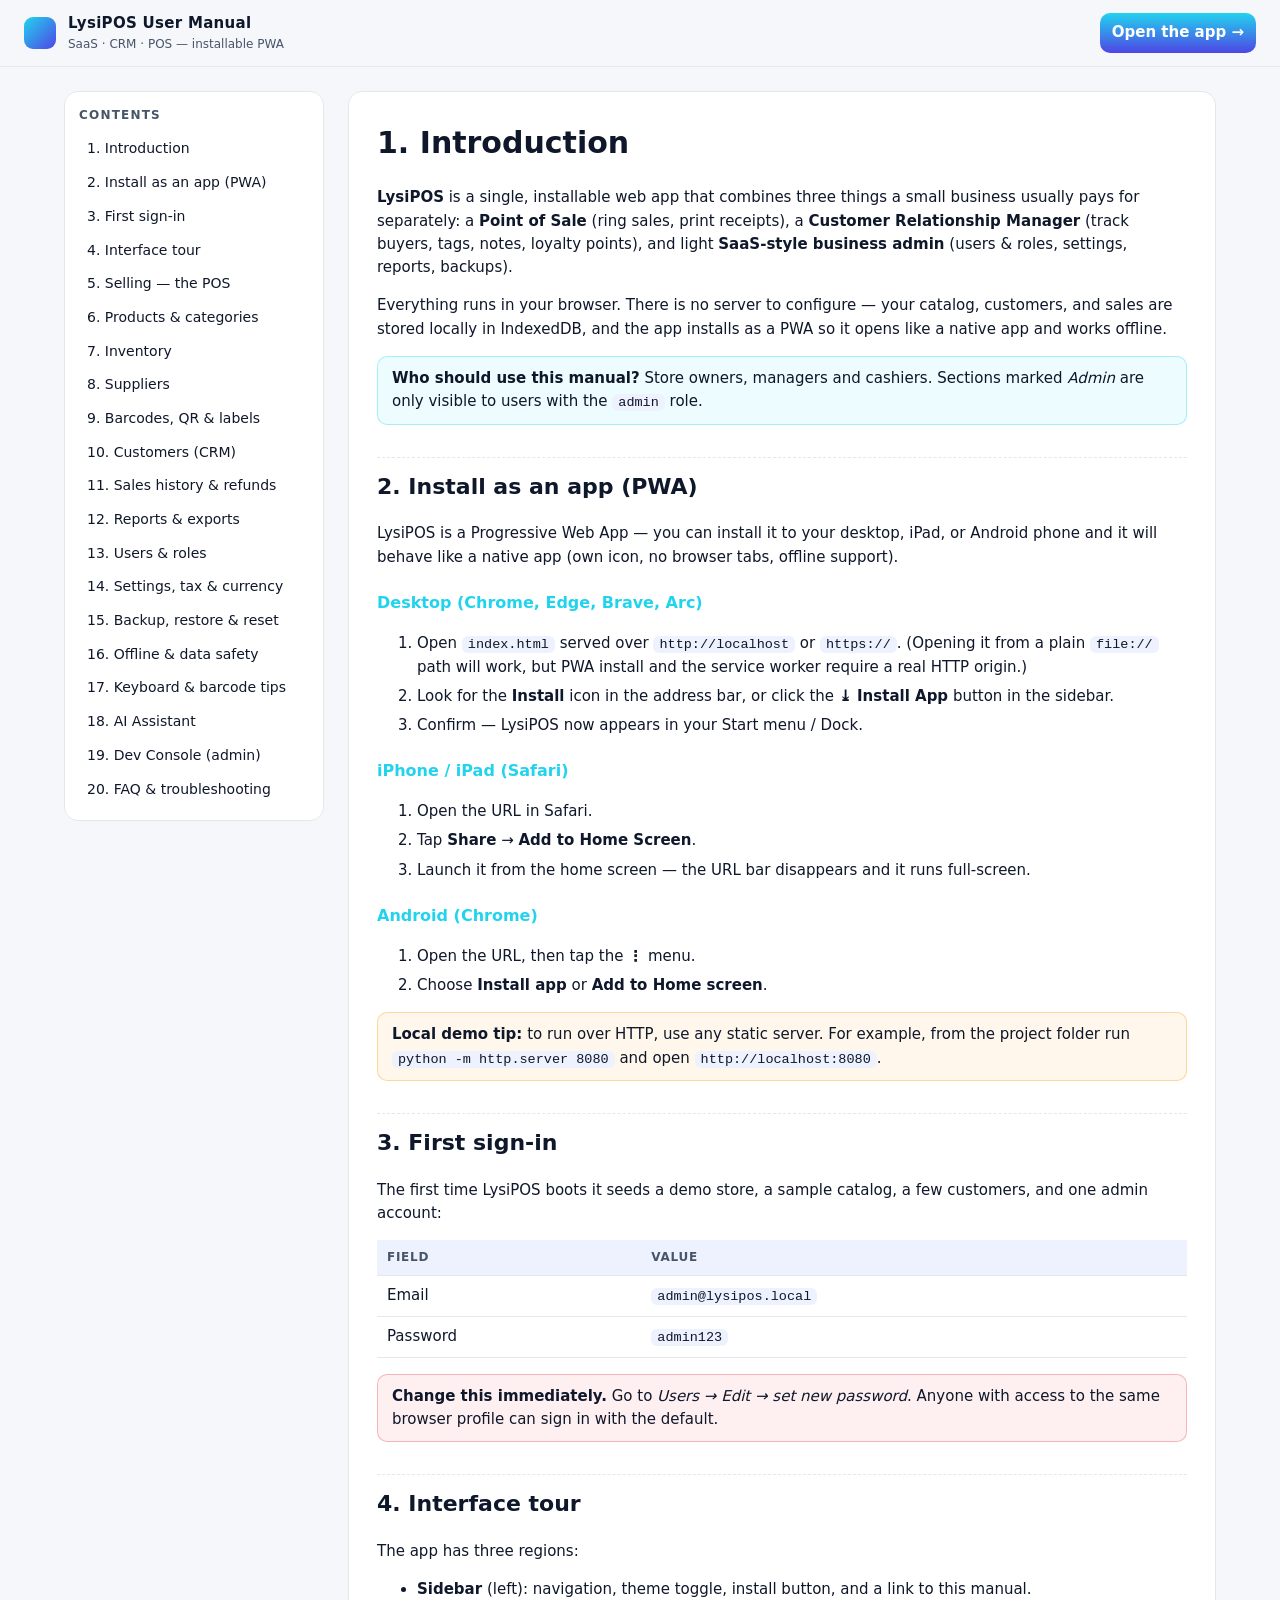
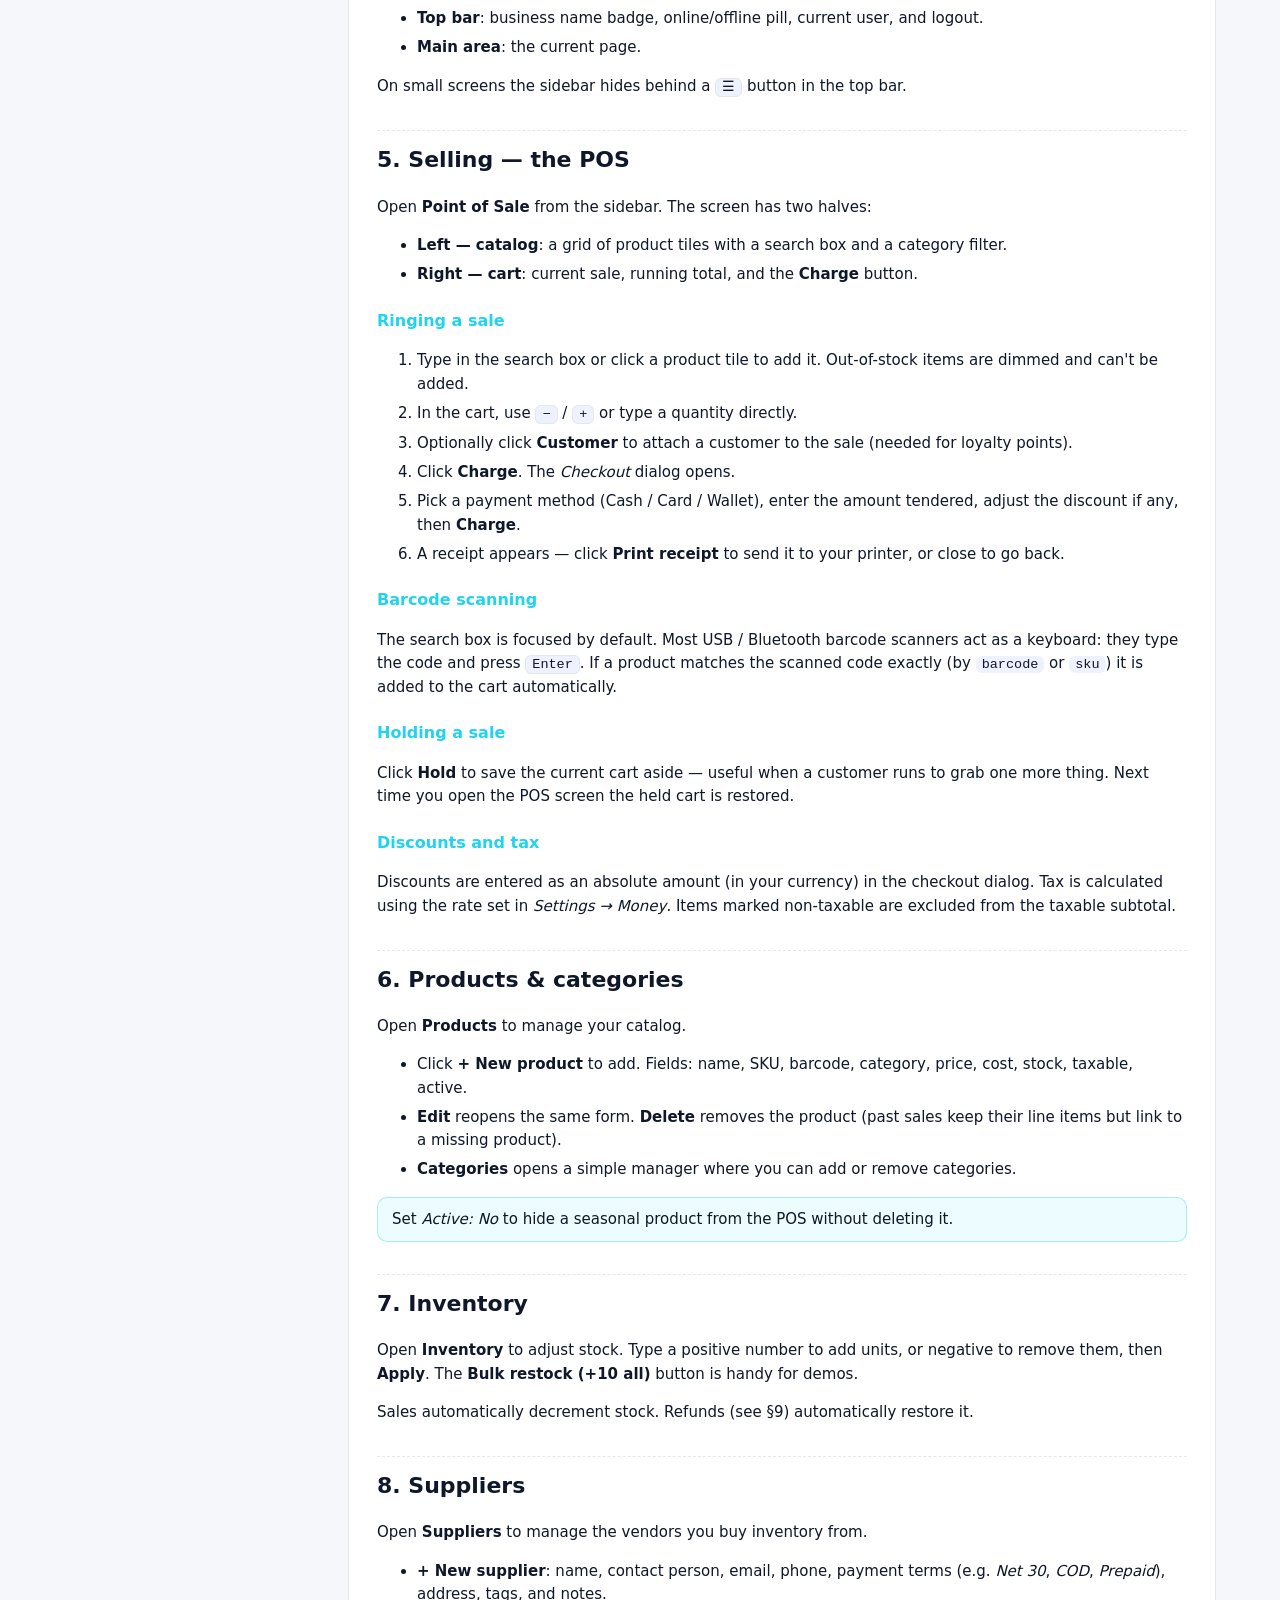
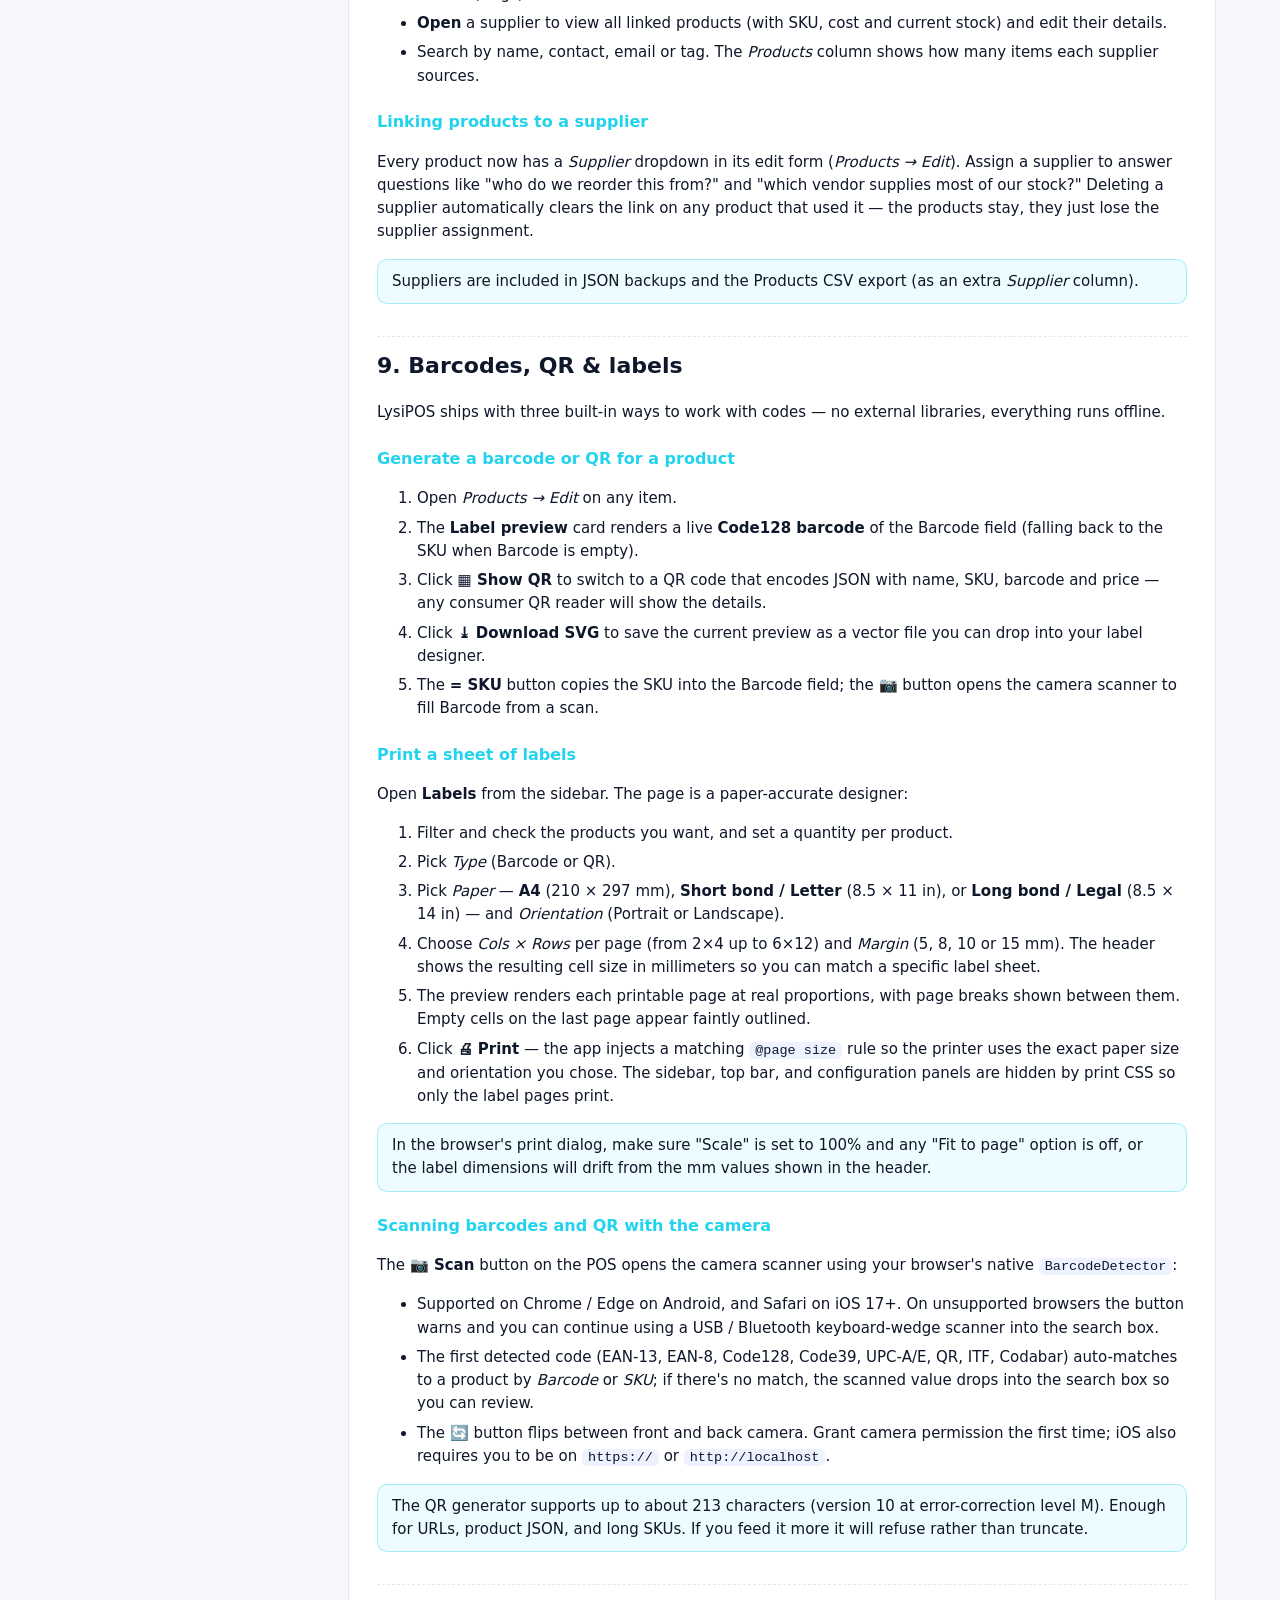
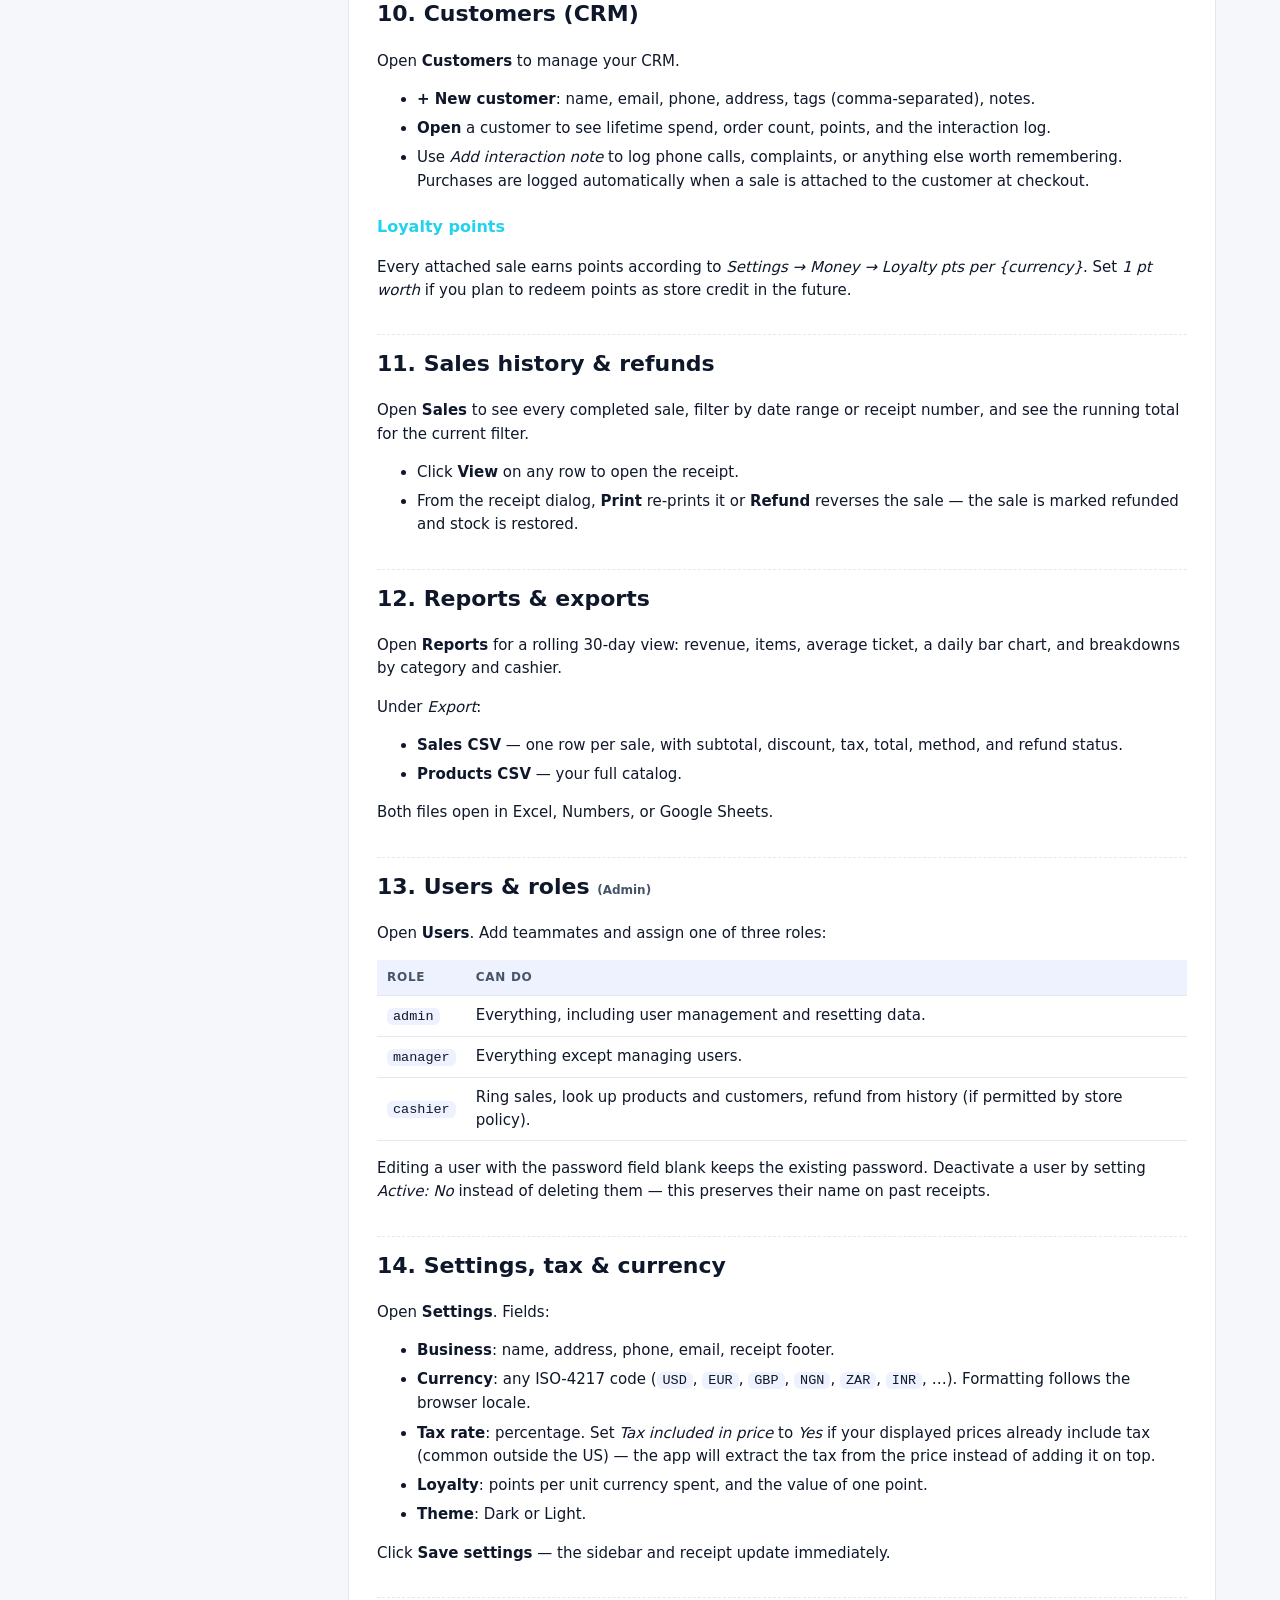
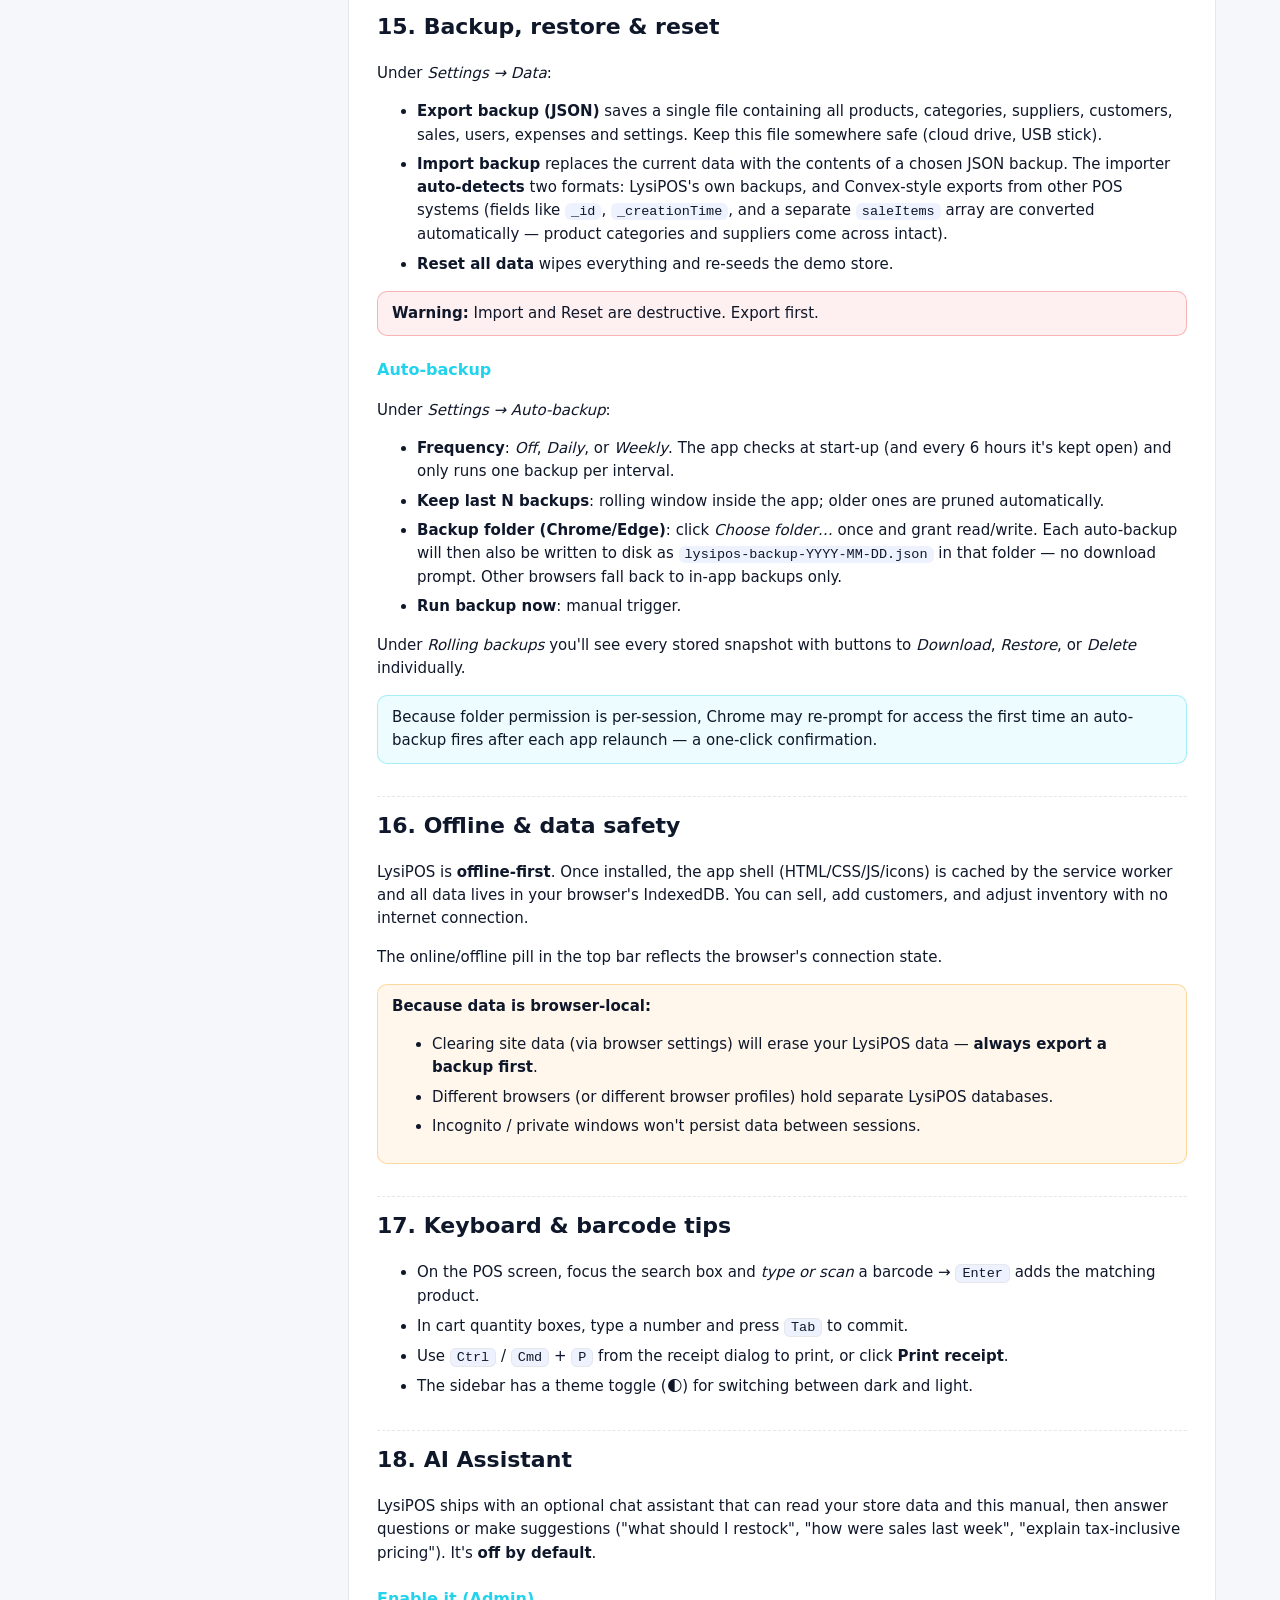
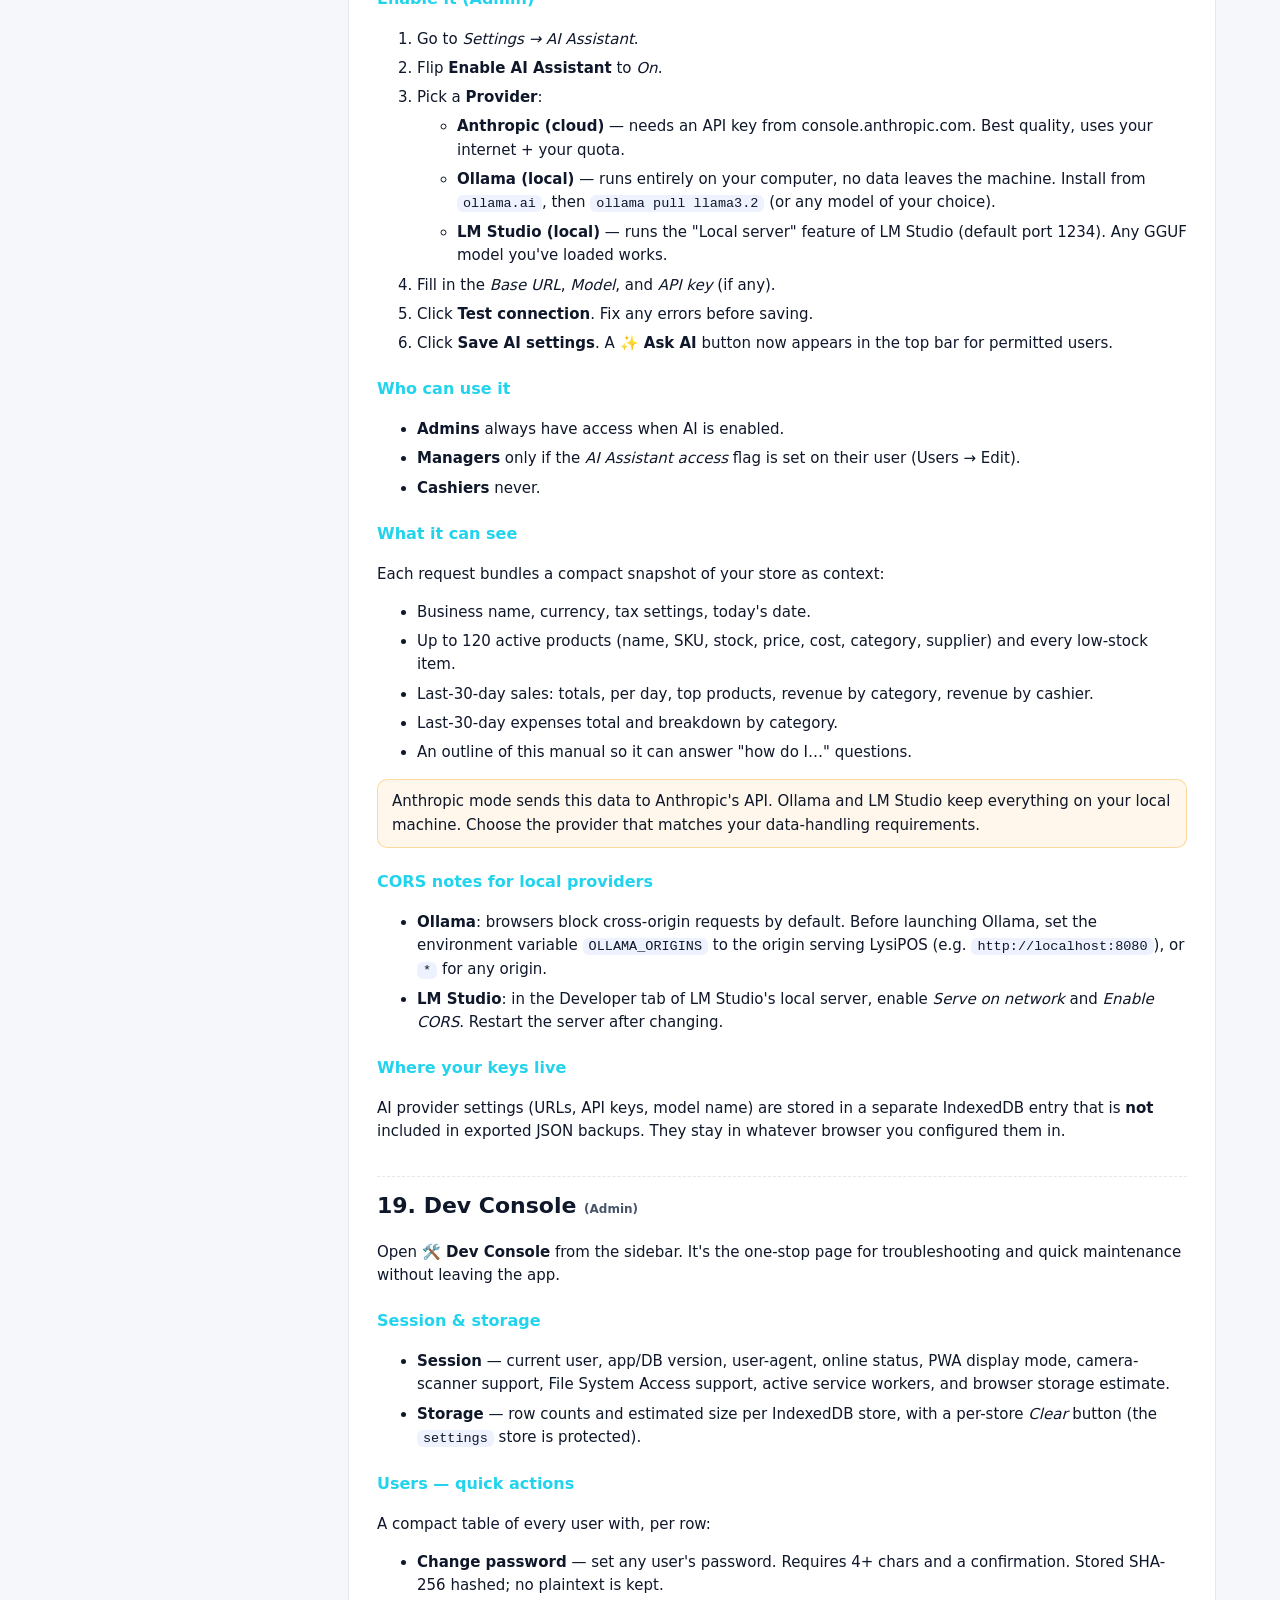
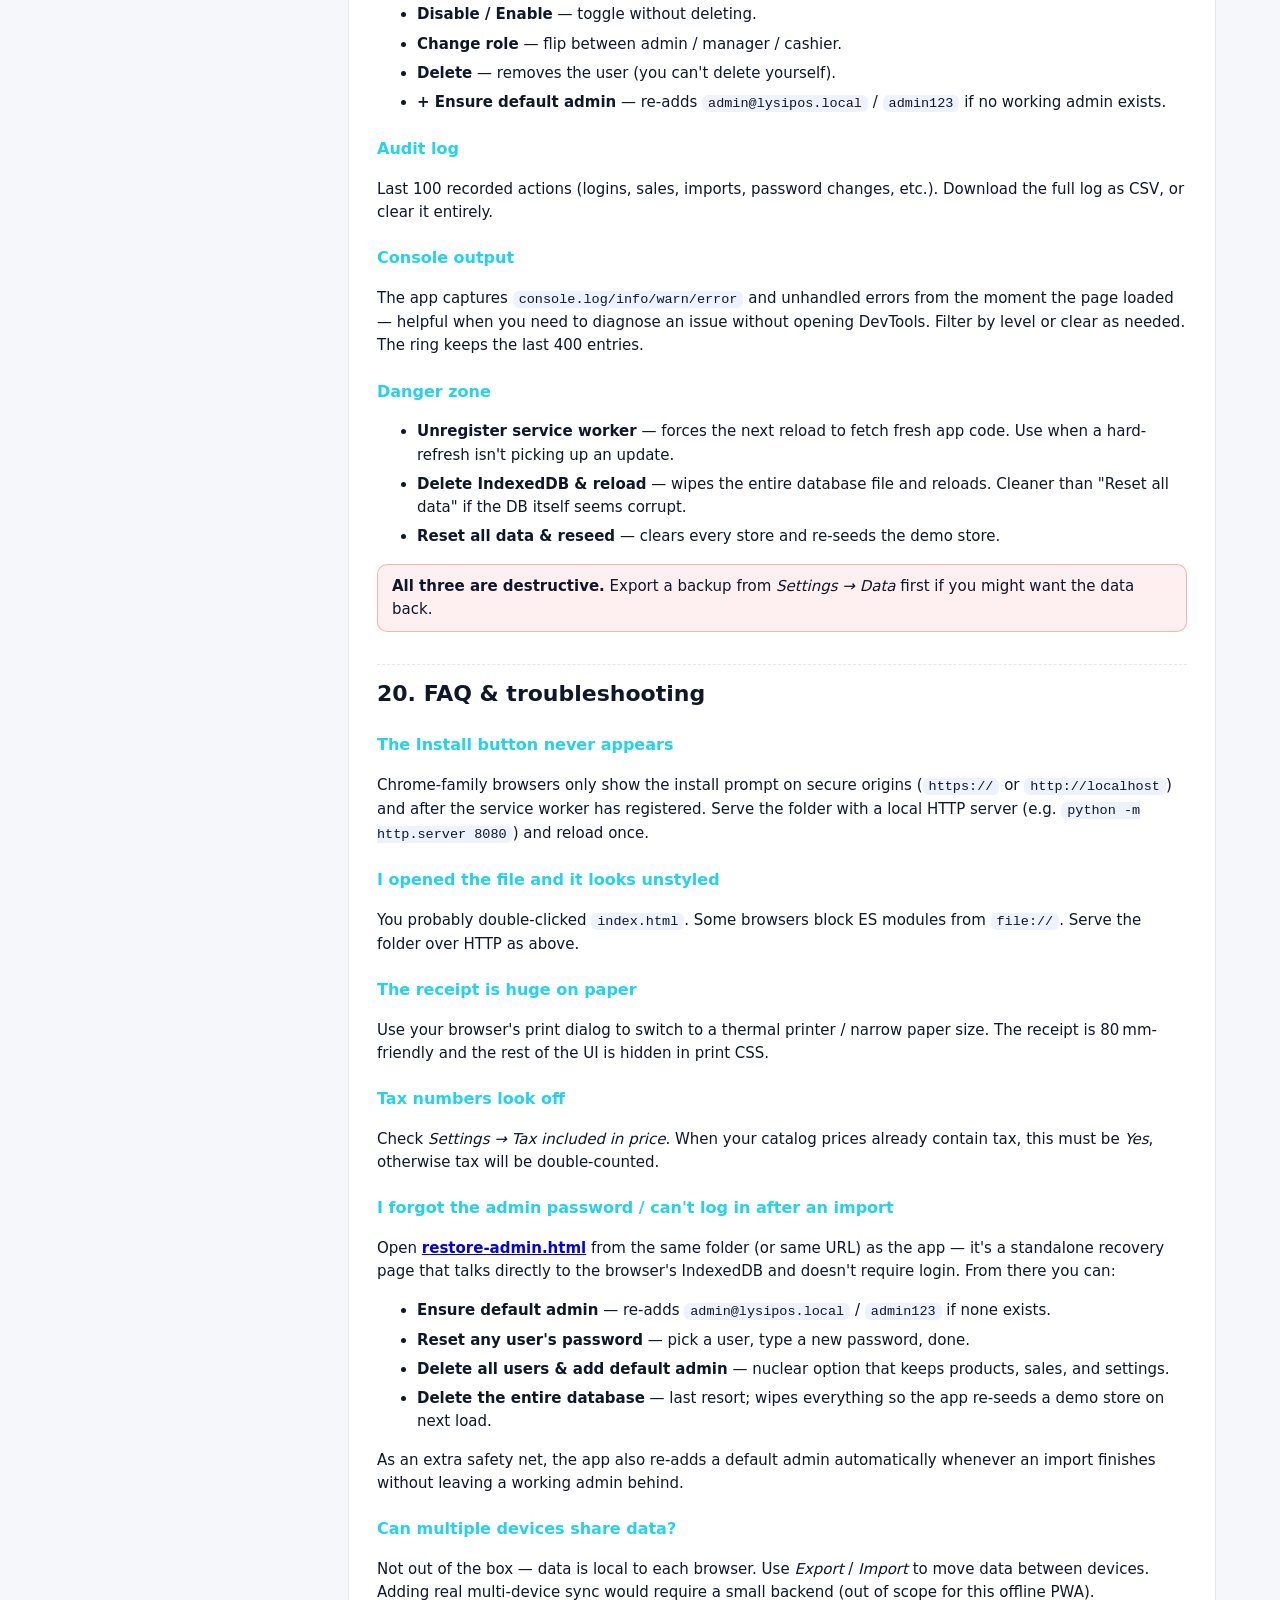
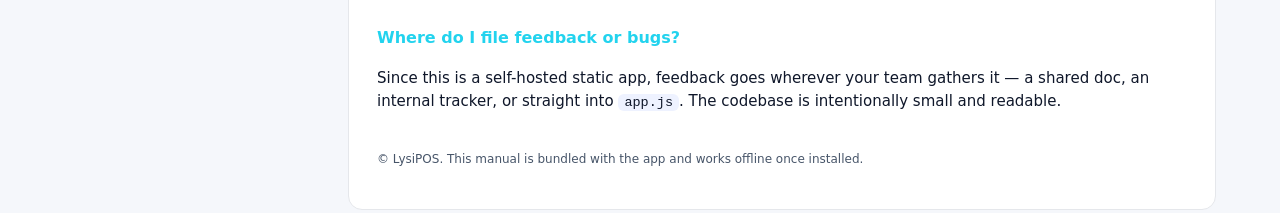
==== commit c8a5af4d: "Add files via upload" ====
--- a/manual.html
+++ b/manual.html
@@ -413,7 +413,14 @@
     <p>Check <em>Settings → Tax included in price</em>. When your catalog prices already contain tax, this must be <em>Yes</em>, otherwise tax will be double-counted.</p>
 
     <h3>I forgot the admin password / can't log in after an import</h3>
-    <p>On the sign-in screen click <strong>Can't log in? Restore default admin account</strong>. This re-adds <code>admin@lysipos.local</code> / <code>admin123</code> without touching your imported products, sales or customers. Change the password immediately in <em>Users</em>. As an extra safety net, the app now also re-adds a default admin whenever an import finishes without leaving a working admin behind.</p>
+    <p>Open <a href="restore-admin.html"><strong>restore-admin.html</strong></a> from the same folder (or same URL) as the app — it's a standalone recovery page that talks directly to the browser's IndexedDB and doesn't require login. From there you can:</p>
+    <ul>
+      <li><strong>Ensure default admin</strong> — re-adds <code>admin@lysipos.local</code> / <code>admin123</code> if none exists.</li>
+      <li><strong>Reset any user's password</strong> — pick a user, type a new password, done.</li>
+      <li><strong>Delete all users &amp; add default admin</strong> — nuclear option that keeps products, sales, and settings.</li>
+      <li><strong>Delete the entire database</strong> — last resort; wipes everything so the app re-seeds a demo store on next load.</li>
+    </ul>
+    <p>As an extra safety net, the app also re-adds a default admin automatically whenever an import finishes without leaving a working admin behind.</p>
 
     <h3>Can multiple devices share data?</h3>
     <p>Not out of the box — data is local to each browser. Use <em>Export</em> / <em>Import</em> to move data between devices. Adding real multi-device sync would require a small backend (out of scope for this offline PWA).</p>
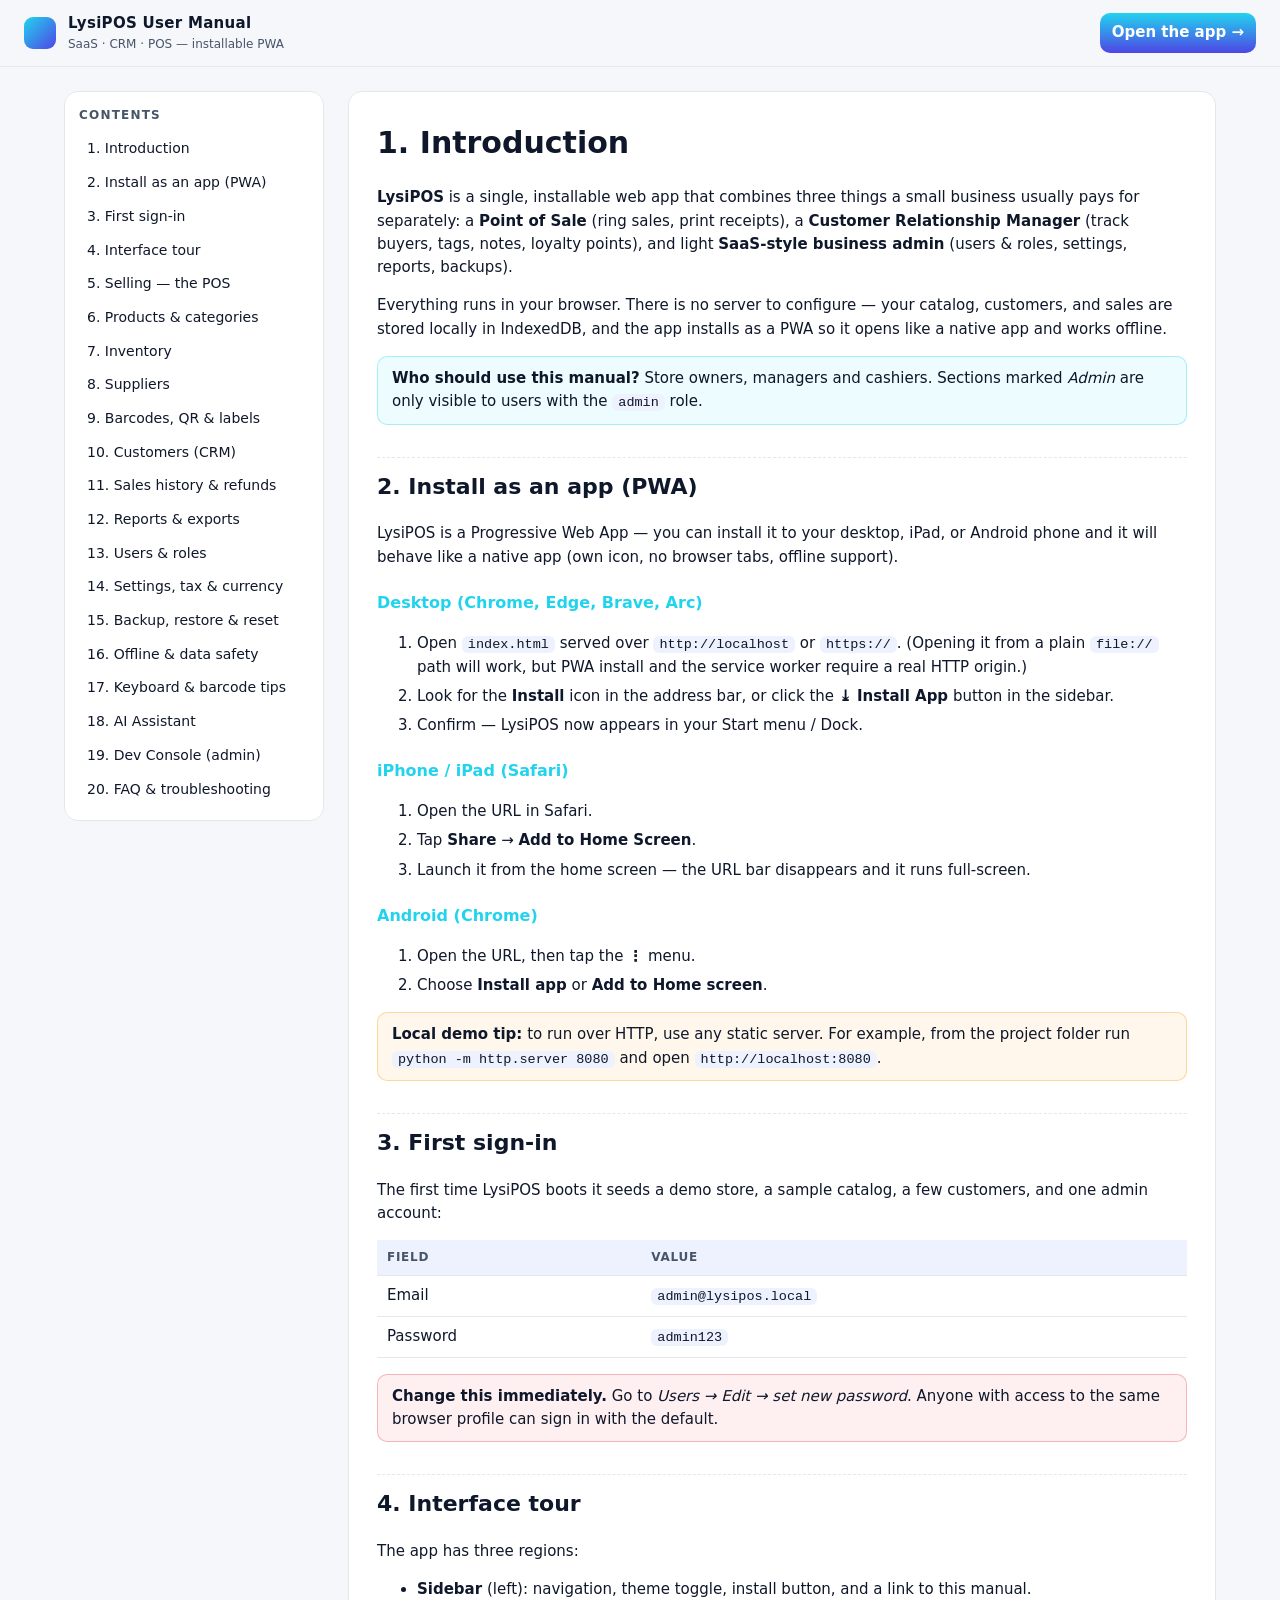
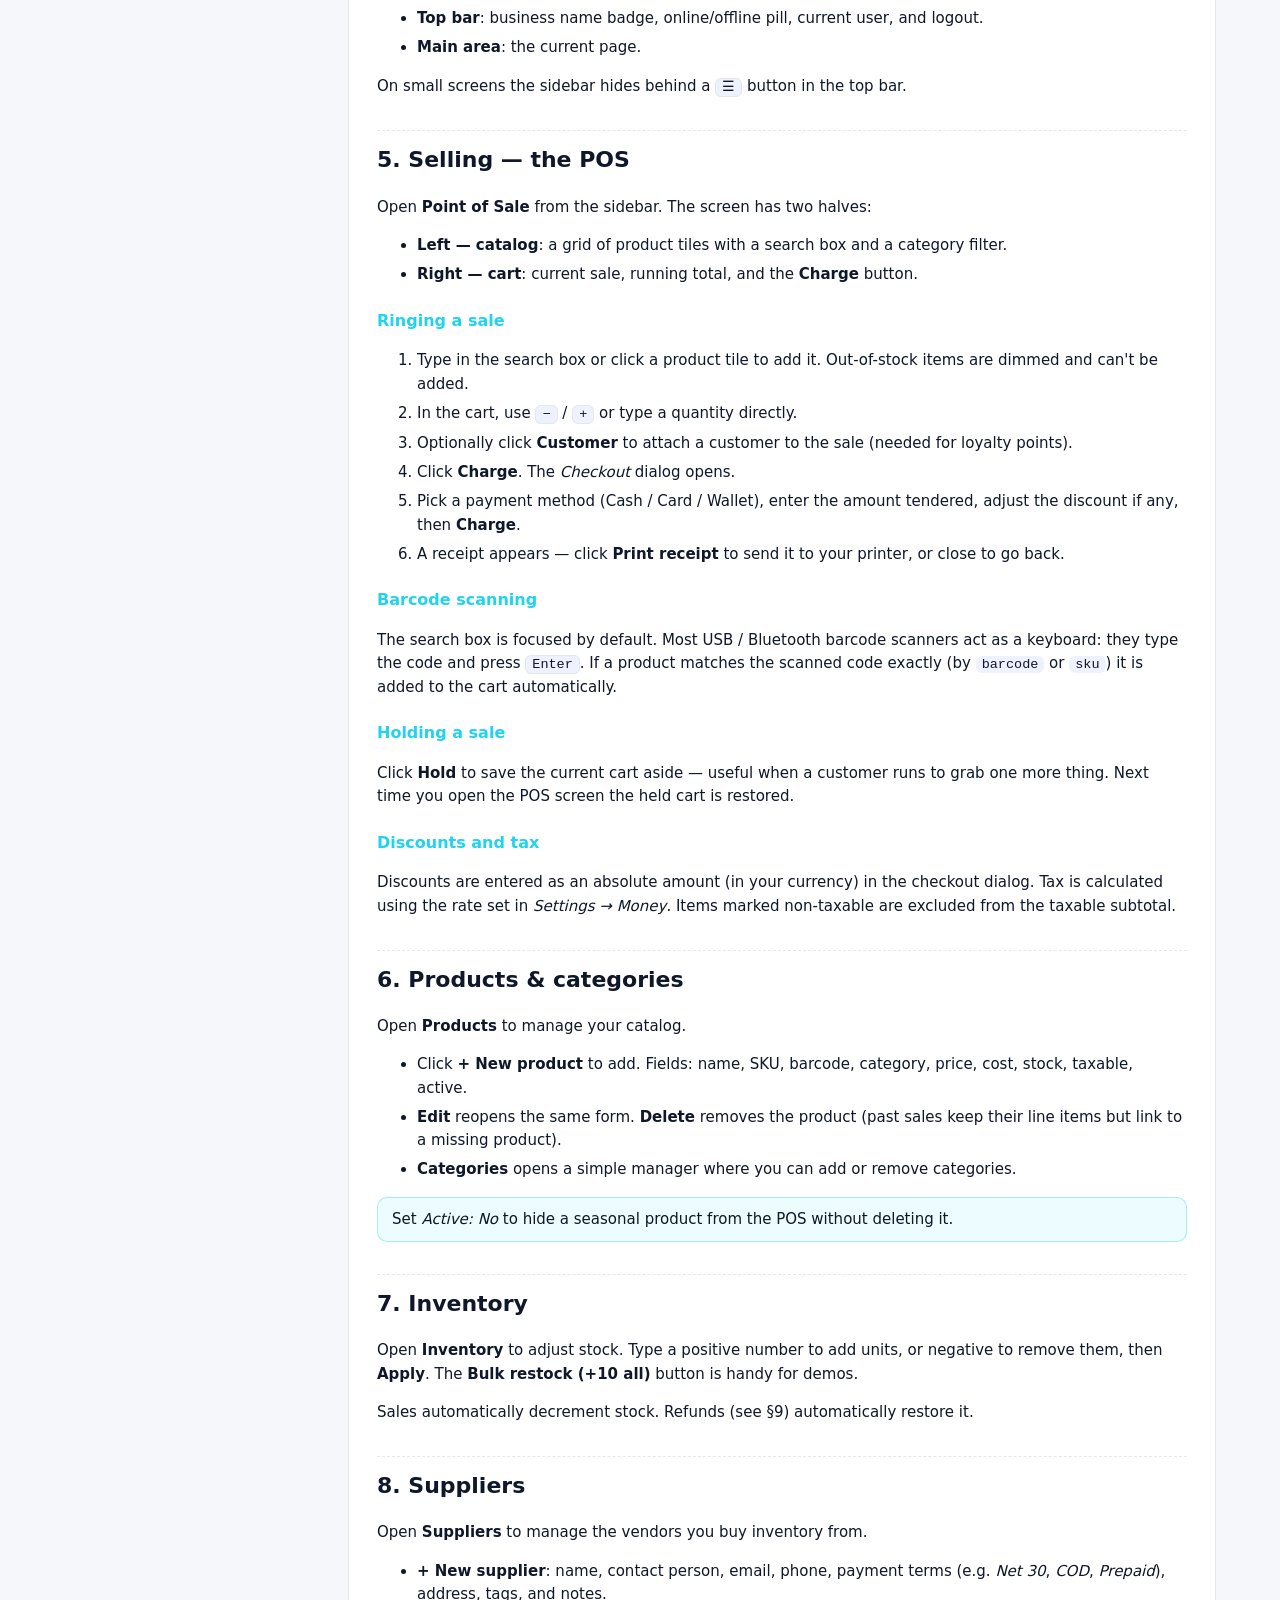
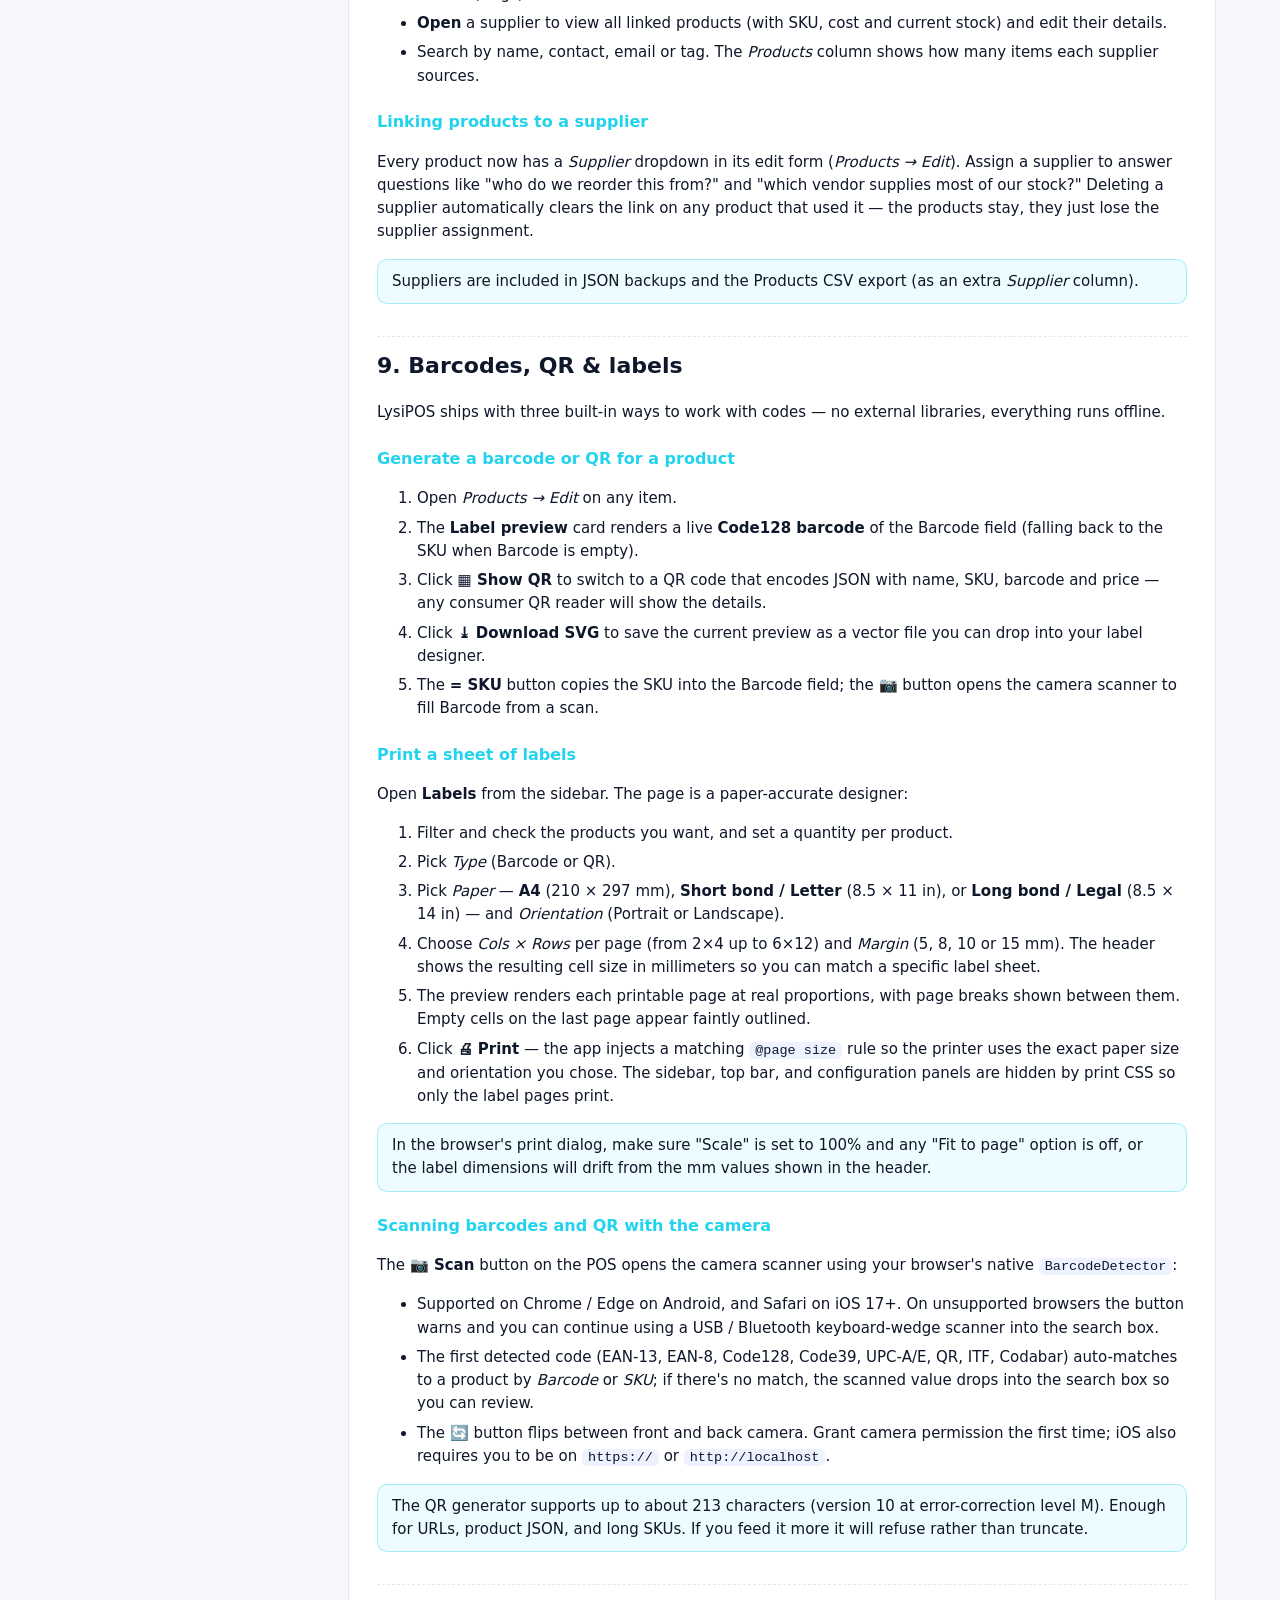
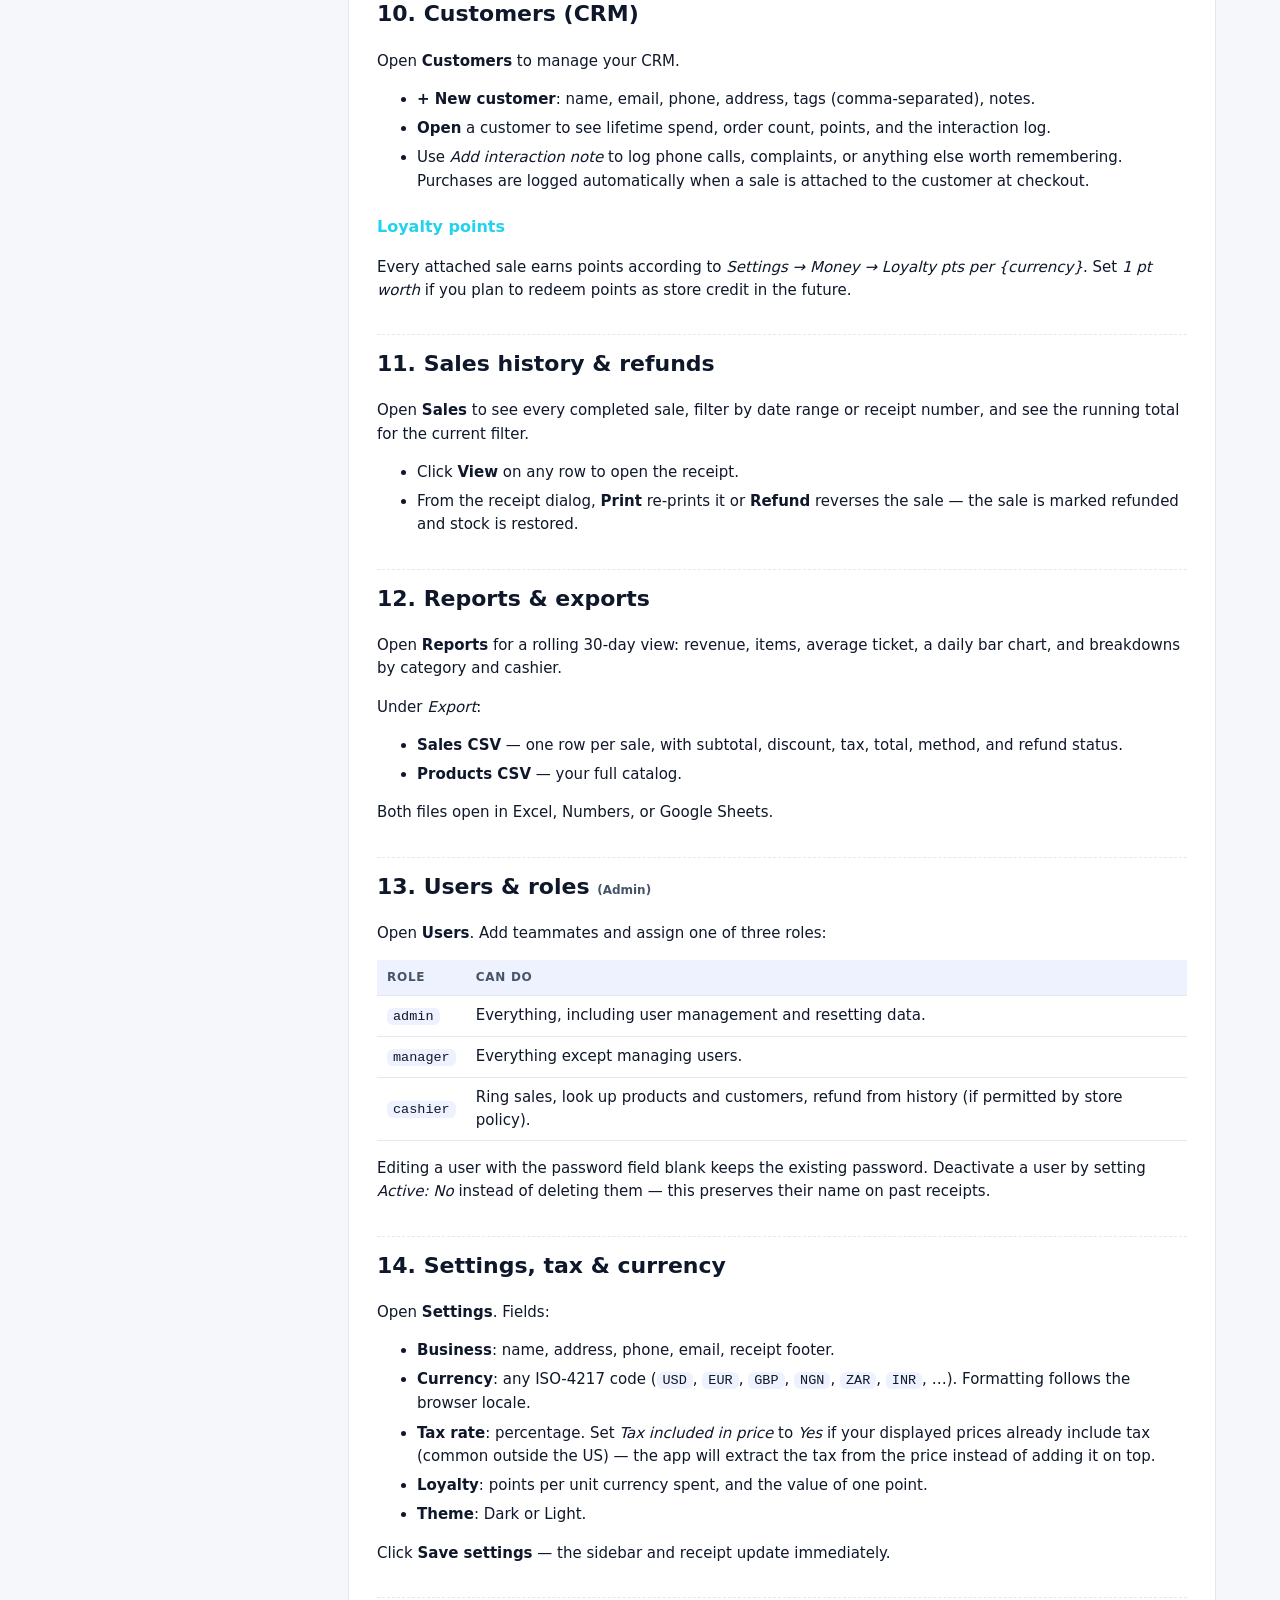
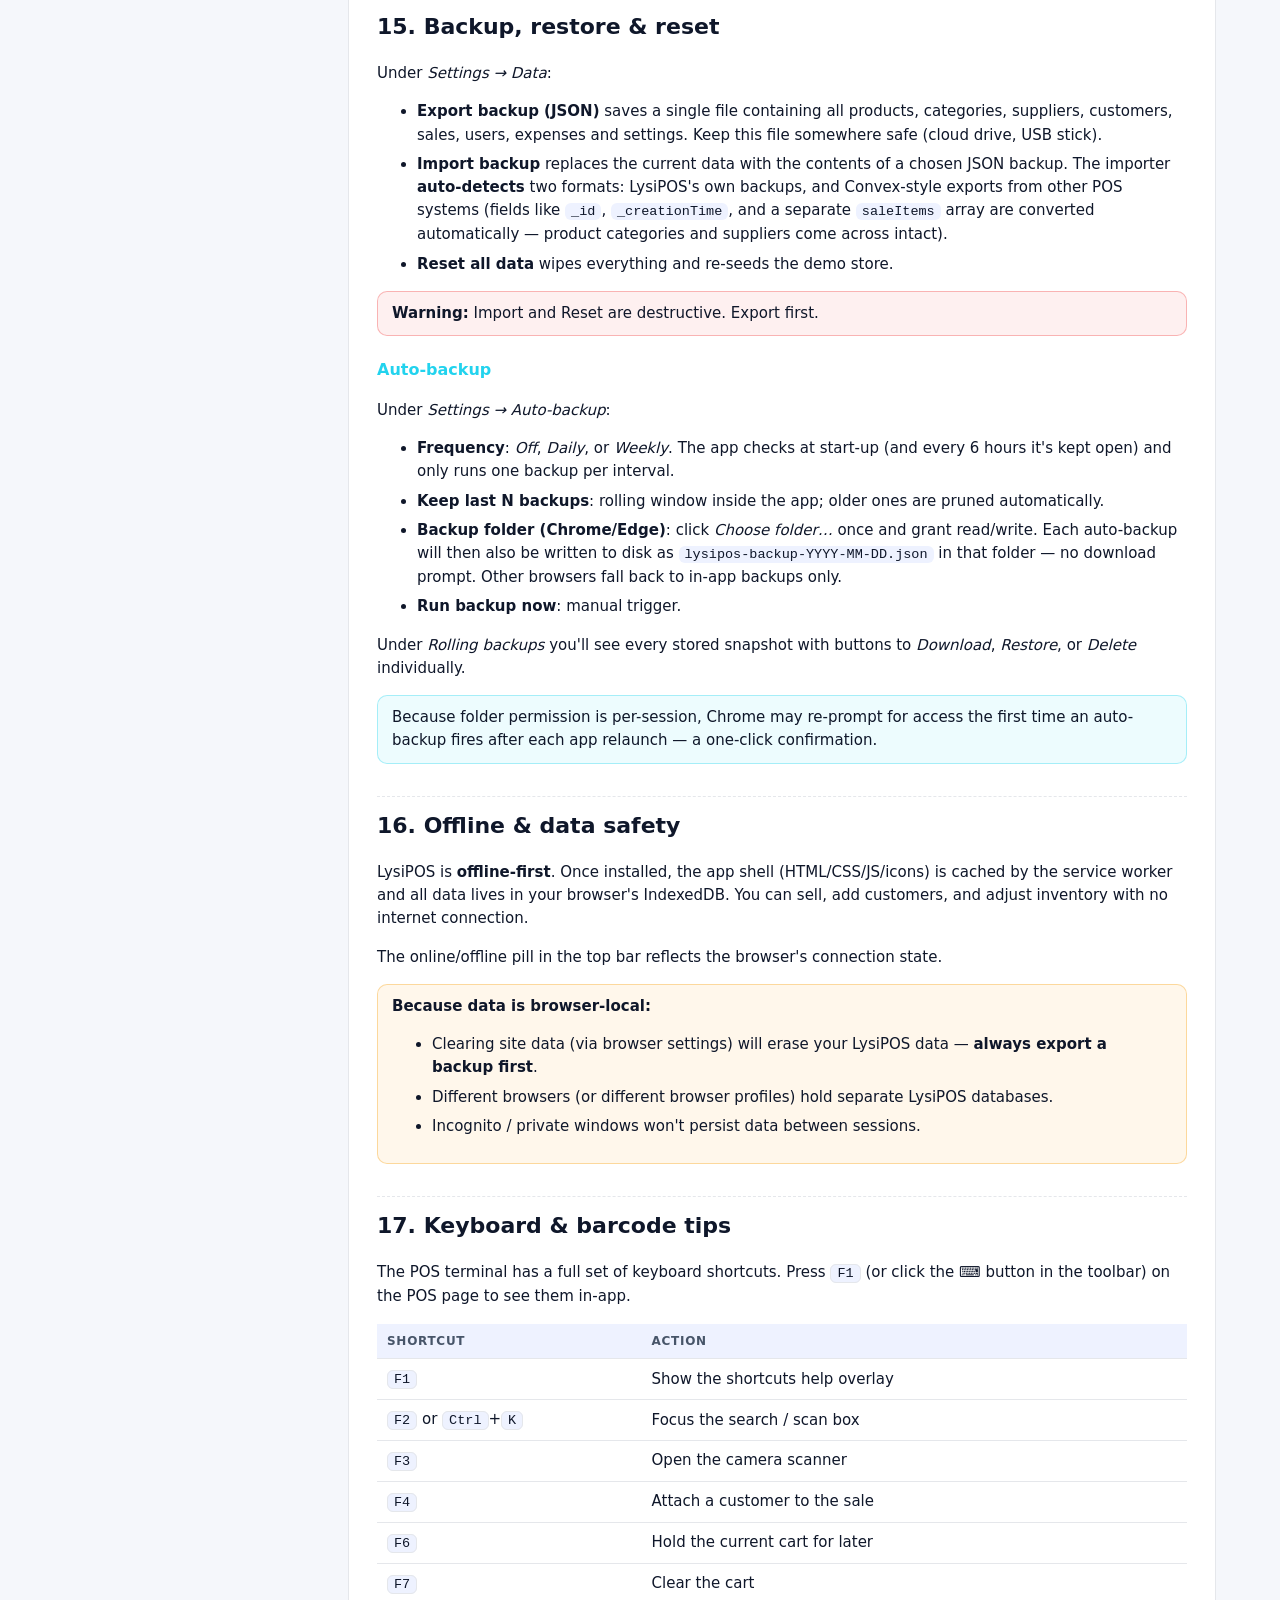
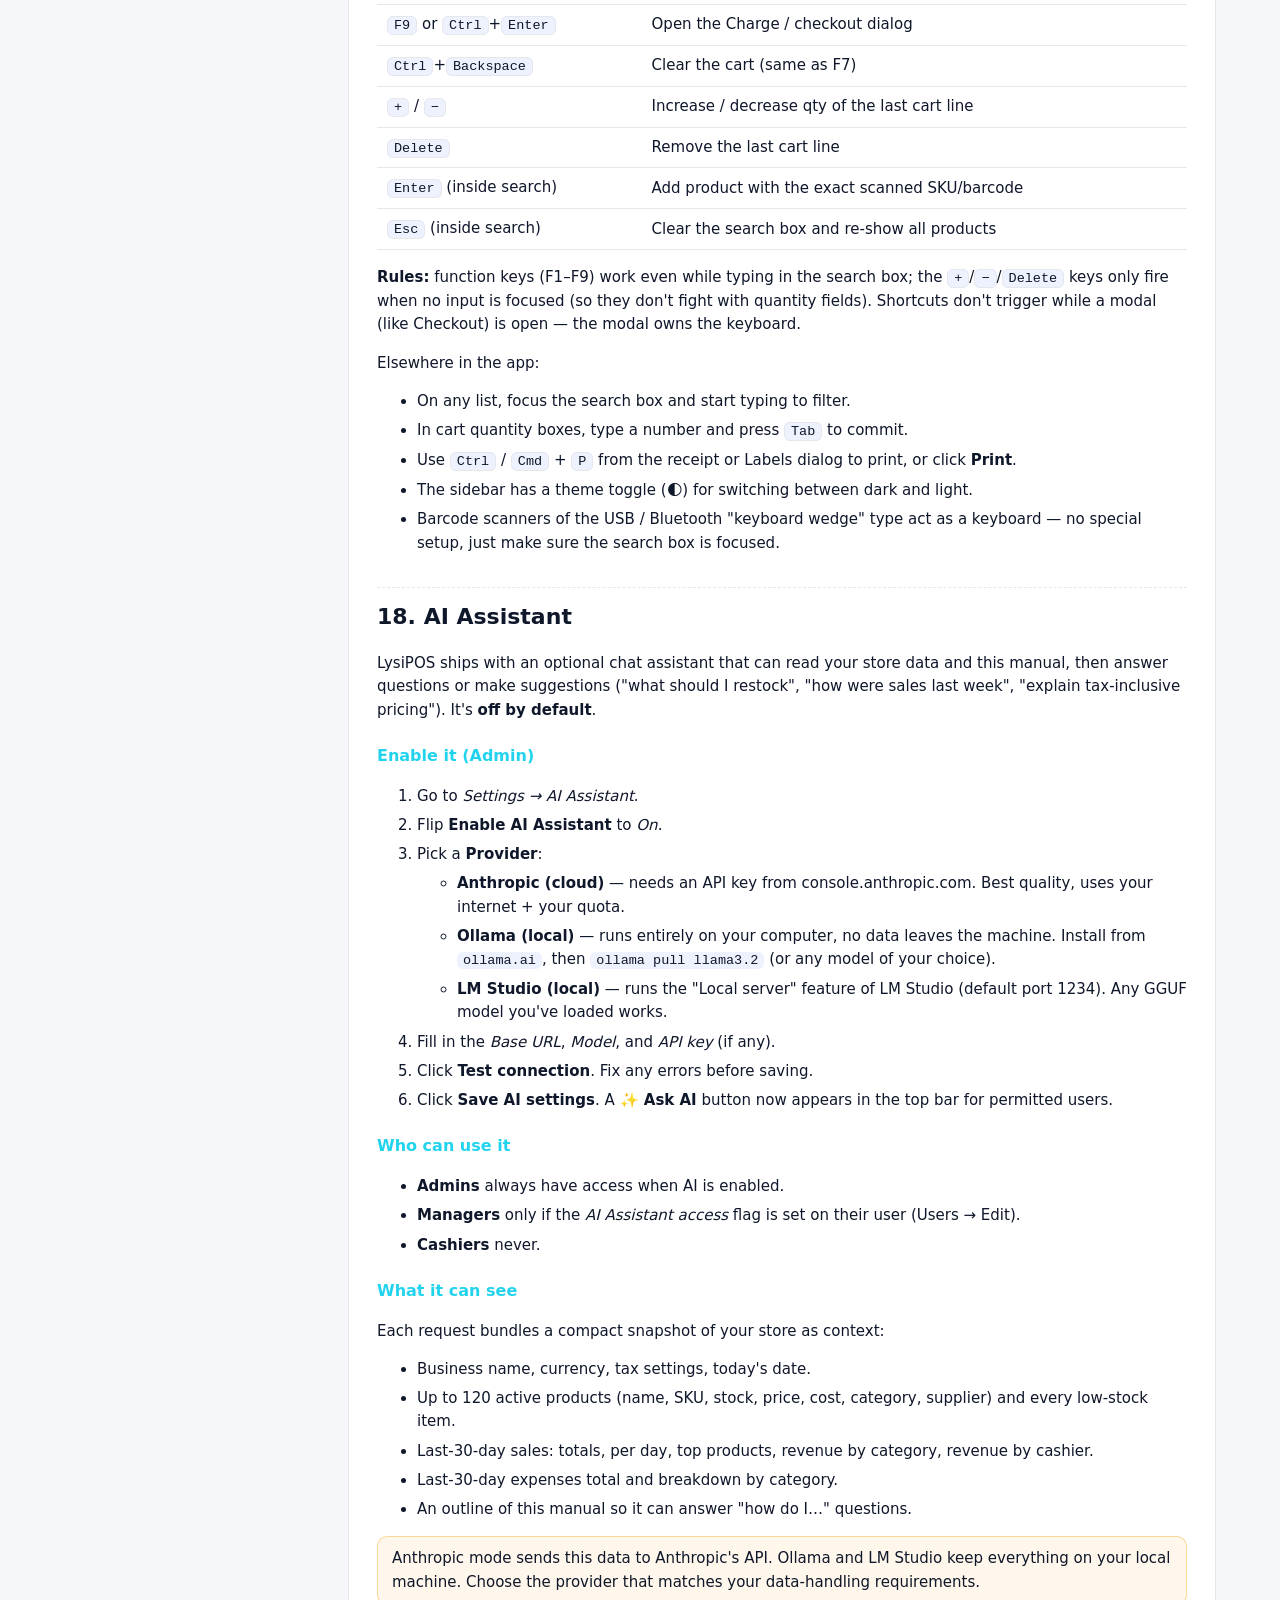
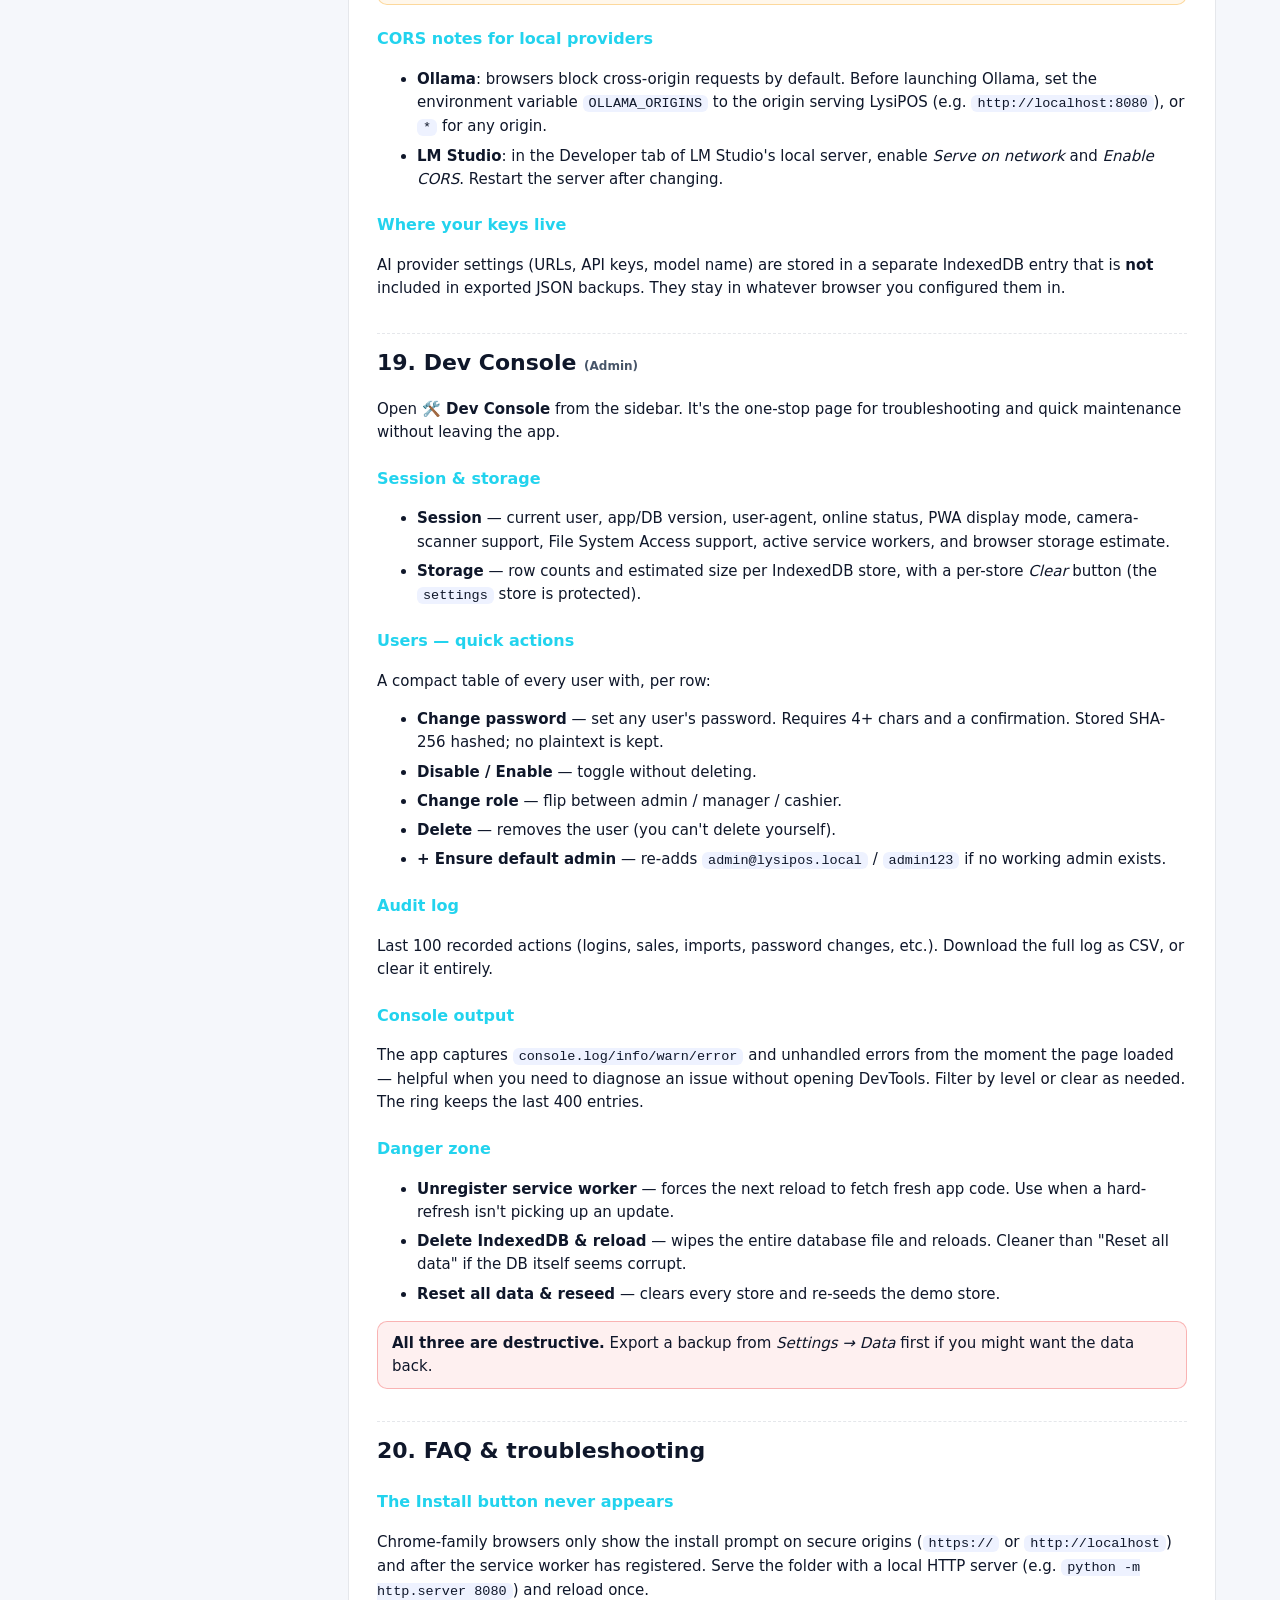
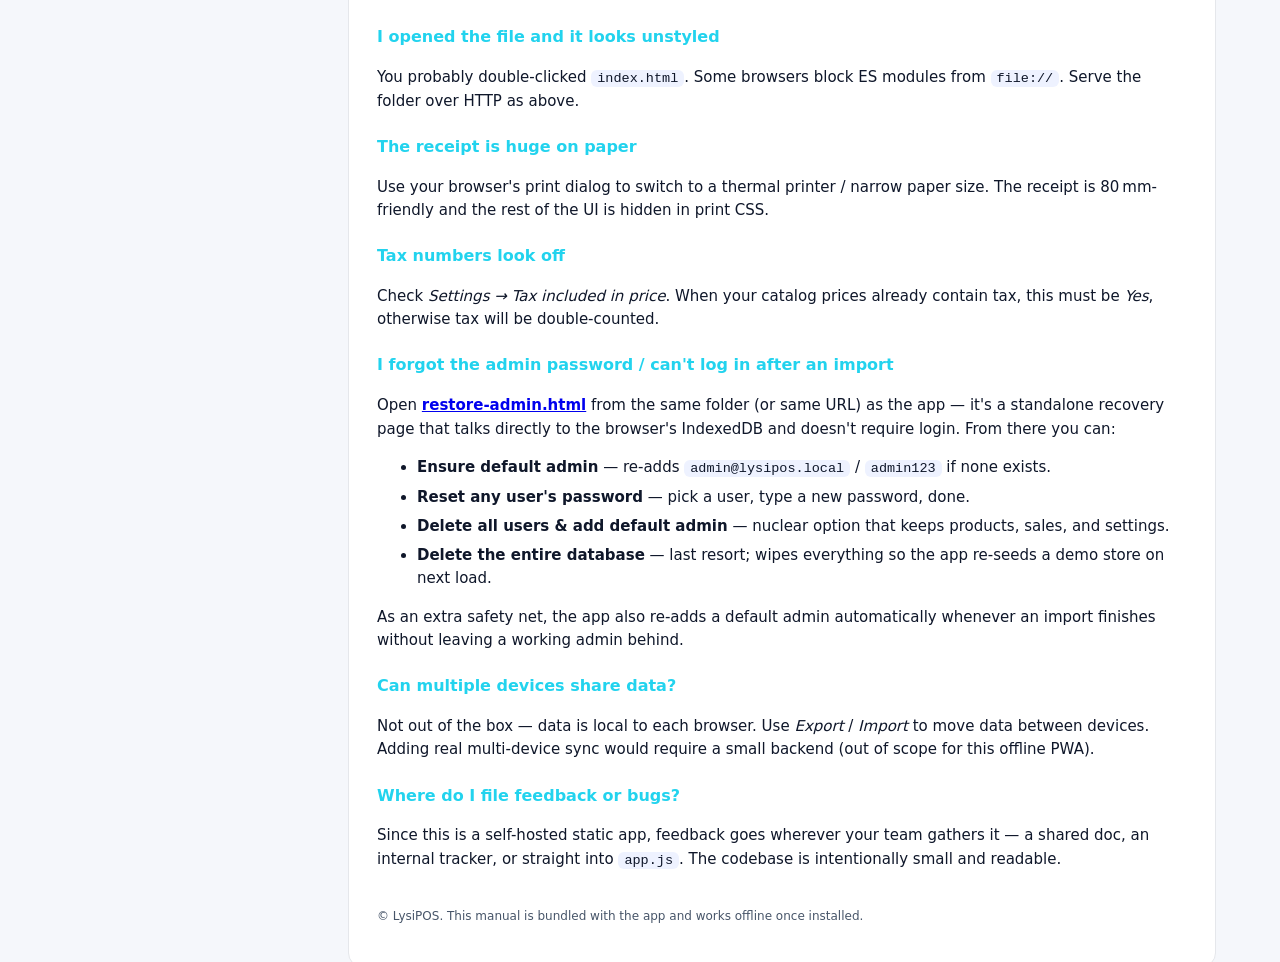
==== commit 55b400a3: "Add files via upload" ====
--- a/manual.html
+++ b/manual.html
@@ -313,11 +313,30 @@
     </div>
 
     <h2 id="shortcuts">17. Keyboard &amp; barcode tips</h2>
-    <ul>
-      <li>On the POS screen, focus the search box and <em>type or scan</em> a barcode → <kbd>Enter</kbd> adds the matching product.</li>
+    <p>The POS terminal has a full set of keyboard shortcuts. Press <kbd>F1</kbd> (or click the <strong>⌨️</strong> button in the toolbar) on the POS page to see them in-app.</p>
+    <table>
+      <tr><th>Shortcut</th><th>Action</th></tr>
+      <tr><td><kbd>F1</kbd></td><td>Show the shortcuts help overlay</td></tr>
+      <tr><td><kbd>F2</kbd> or <kbd>Ctrl</kbd>+<kbd>K</kbd></td><td>Focus the search / scan box</td></tr>
+      <tr><td><kbd>F3</kbd></td><td>Open the camera scanner</td></tr>
+      <tr><td><kbd>F4</kbd></td><td>Attach a customer to the sale</td></tr>
+      <tr><td><kbd>F6</kbd></td><td>Hold the current cart for later</td></tr>
+      <tr><td><kbd>F7</kbd></td><td>Clear the cart</td></tr>
+      <tr><td><kbd>F9</kbd> or <kbd>Ctrl</kbd>+<kbd>Enter</kbd></td><td>Open the Charge / checkout dialog</td></tr>
+      <tr><td><kbd>Ctrl</kbd>+<kbd>Backspace</kbd></td><td>Clear the cart (same as F7)</td></tr>
+      <tr><td><kbd>+</kbd> / <kbd>−</kbd></td><td>Increase / decrease qty of the last cart line</td></tr>
+      <tr><td><kbd>Delete</kbd></td><td>Remove the last cart line</td></tr>
+      <tr><td><kbd>Enter</kbd> (inside search)</td><td>Add product with the exact scanned SKU/barcode</td></tr>
+      <tr><td><kbd>Esc</kbd> (inside search)</td><td>Clear the search box and re-show all products</td></tr>
+    </table>
+    <p><strong>Rules:</strong> function keys (F1–F9) work even while typing in the search box; the <kbd>+</kbd>/<kbd>−</kbd>/<kbd>Delete</kbd> keys only fire when no input is focused (so they don't fight with quantity fields). Shortcuts don't trigger while a modal (like Checkout) is open — the modal owns the keyboard.</p>
+    <p>Elsewhere in the app:</p>
+    <ul>
+      <li>On any list, focus the search box and start typing to filter.</li>
       <li>In cart quantity boxes, type a number and press <kbd>Tab</kbd> to commit.</li>
-      <li>Use <kbd>Ctrl</kbd> / <kbd>Cmd</kbd> + <kbd>P</kbd> from the receipt dialog to print, or click <strong>Print receipt</strong>.</li>
+      <li>Use <kbd>Ctrl</kbd> / <kbd>Cmd</kbd> + <kbd>P</kbd> from the receipt or Labels dialog to print, or click <strong>Print</strong>.</li>
       <li>The sidebar has a theme toggle (🌓) for switching between dark and light.</li>
+      <li>Barcode scanners of the USB / Bluetooth "keyboard wedge" type act as a keyboard — no special setup, just make sure the search box is focused.</li>
     </ul>
 
     <h2 id="ai">18. AI Assistant</h2>
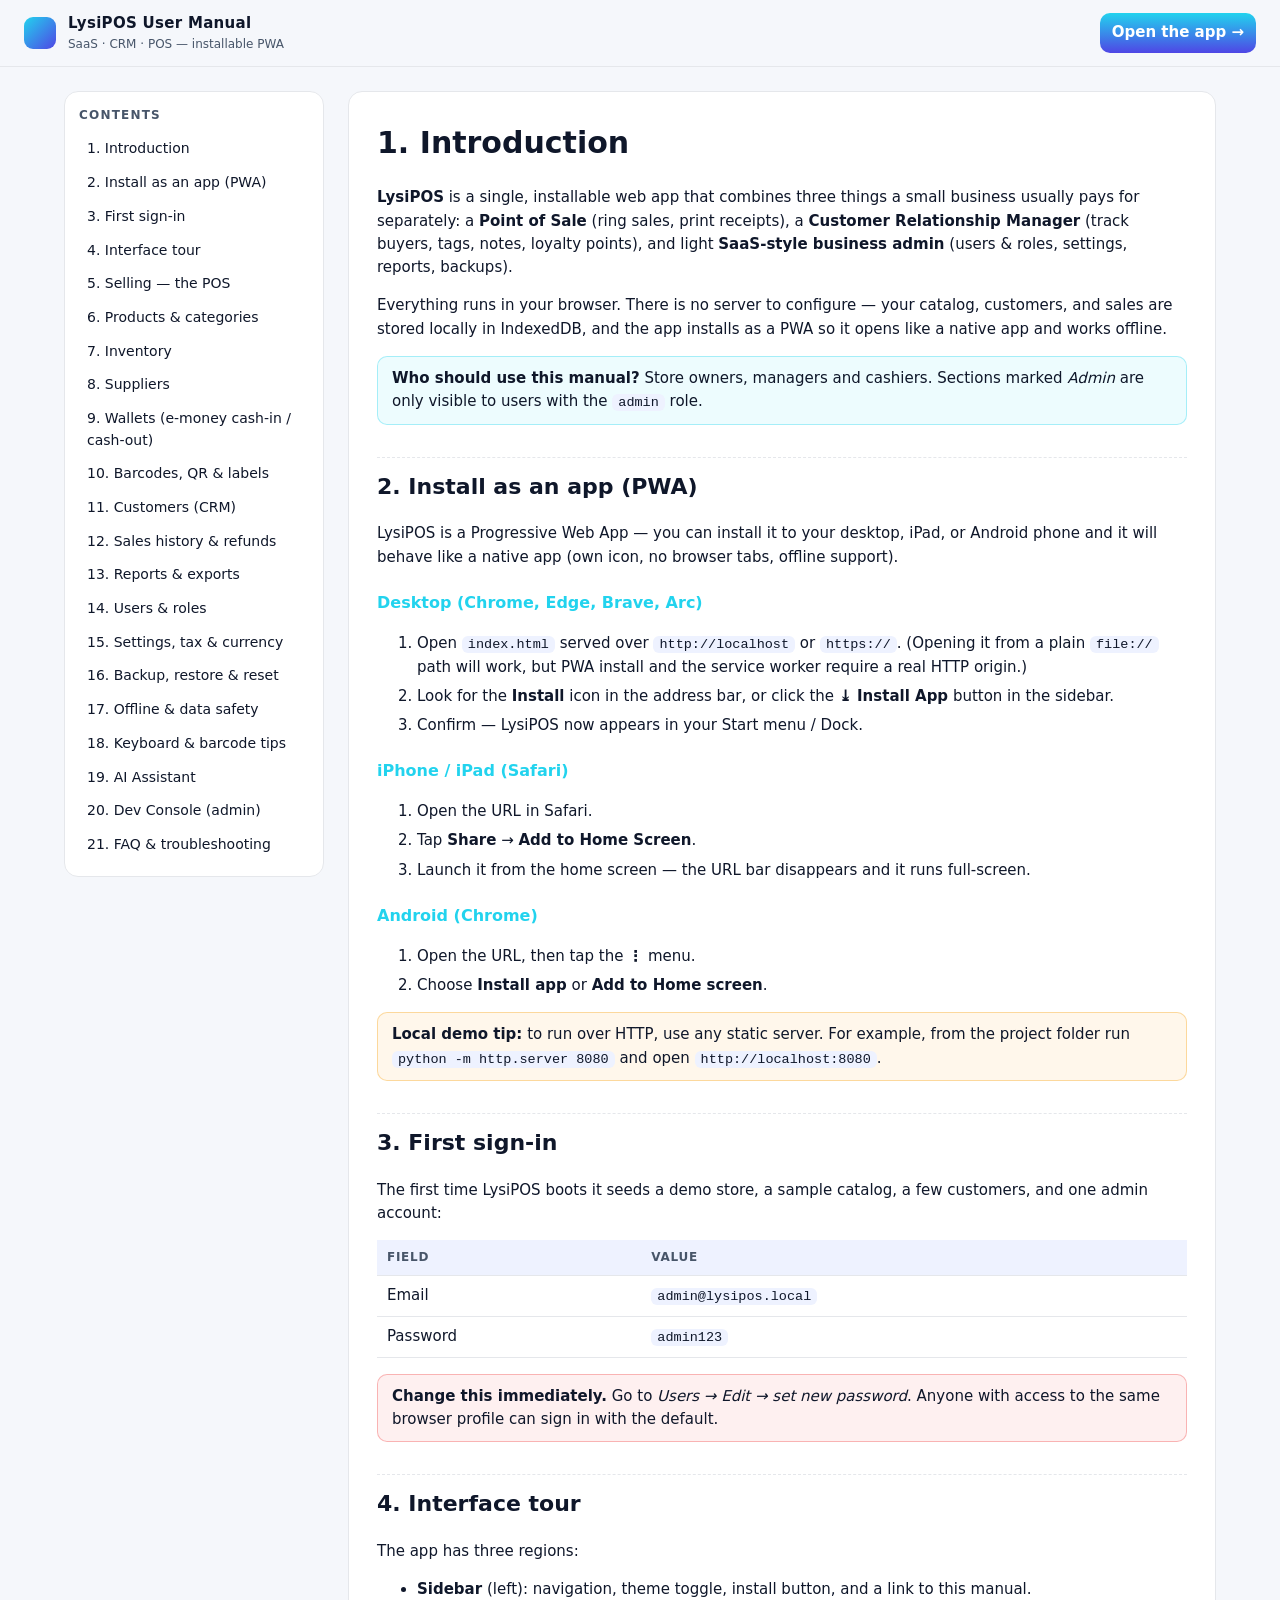
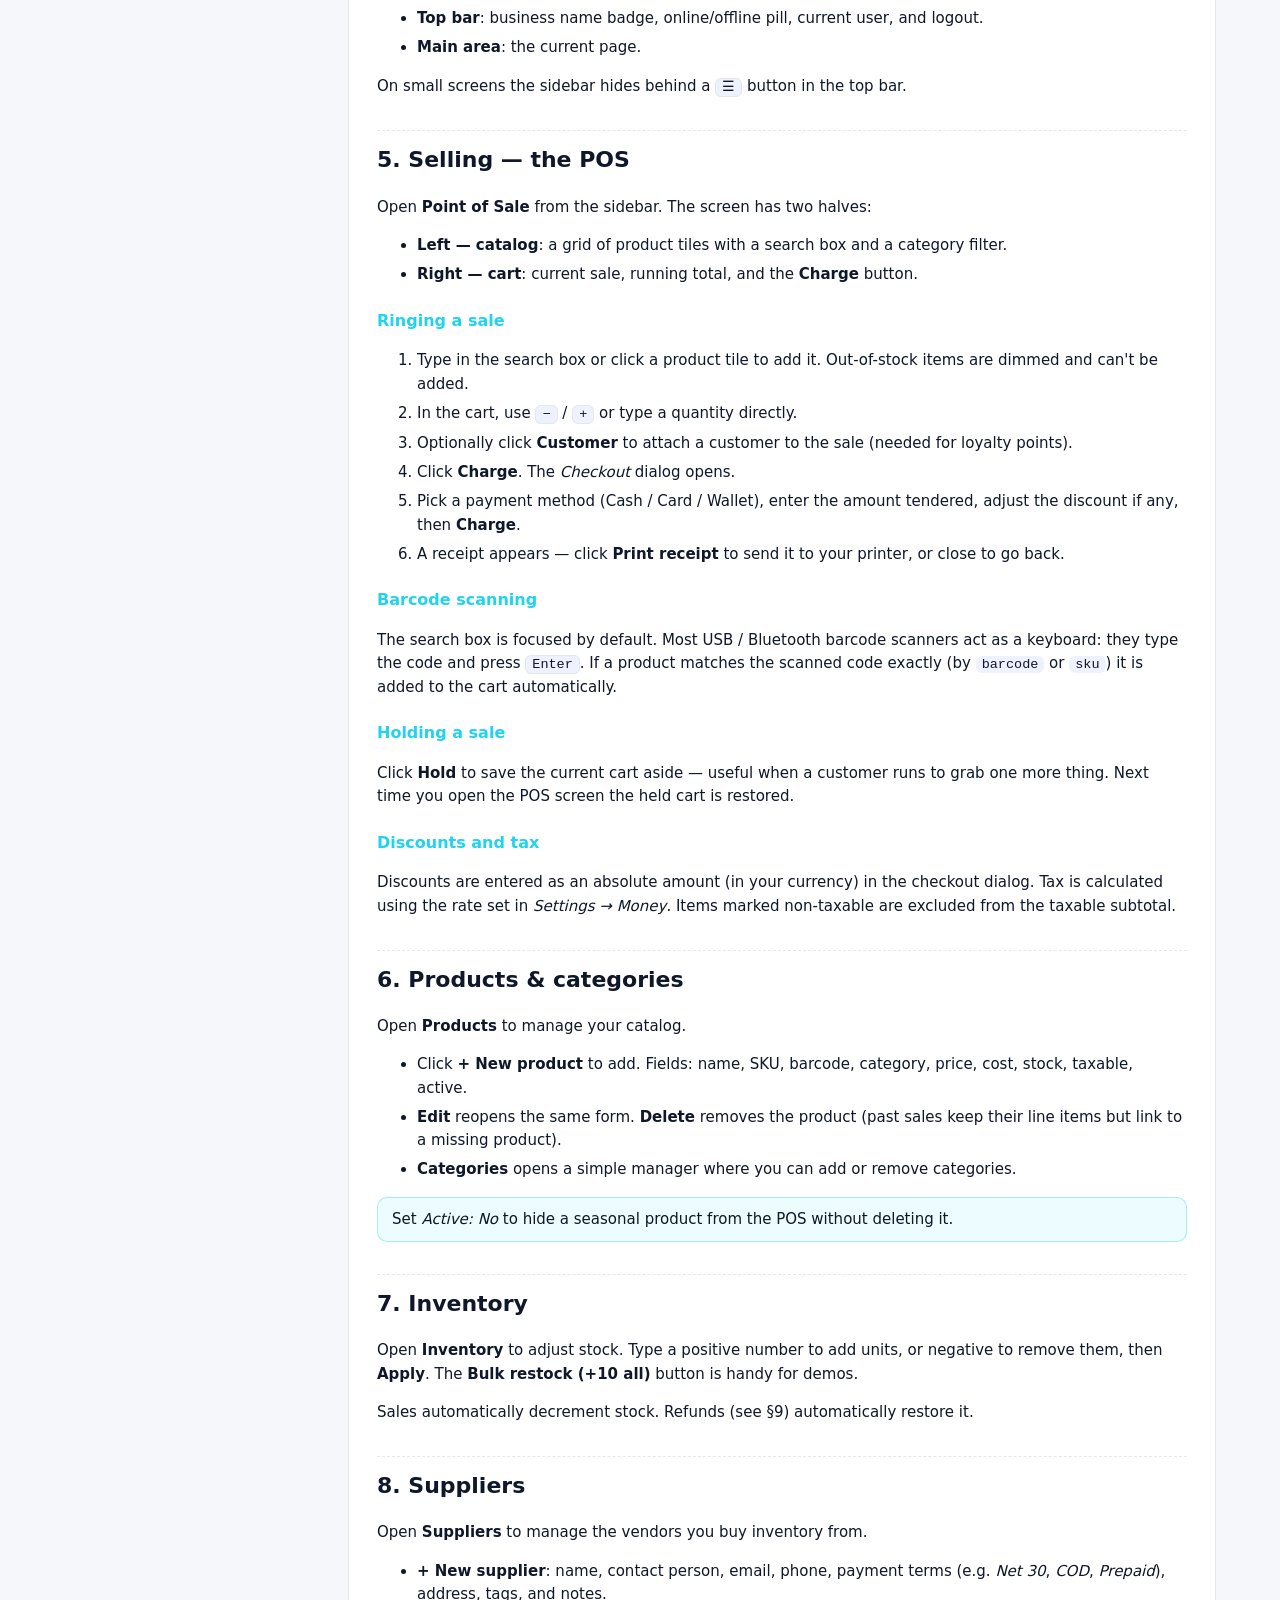
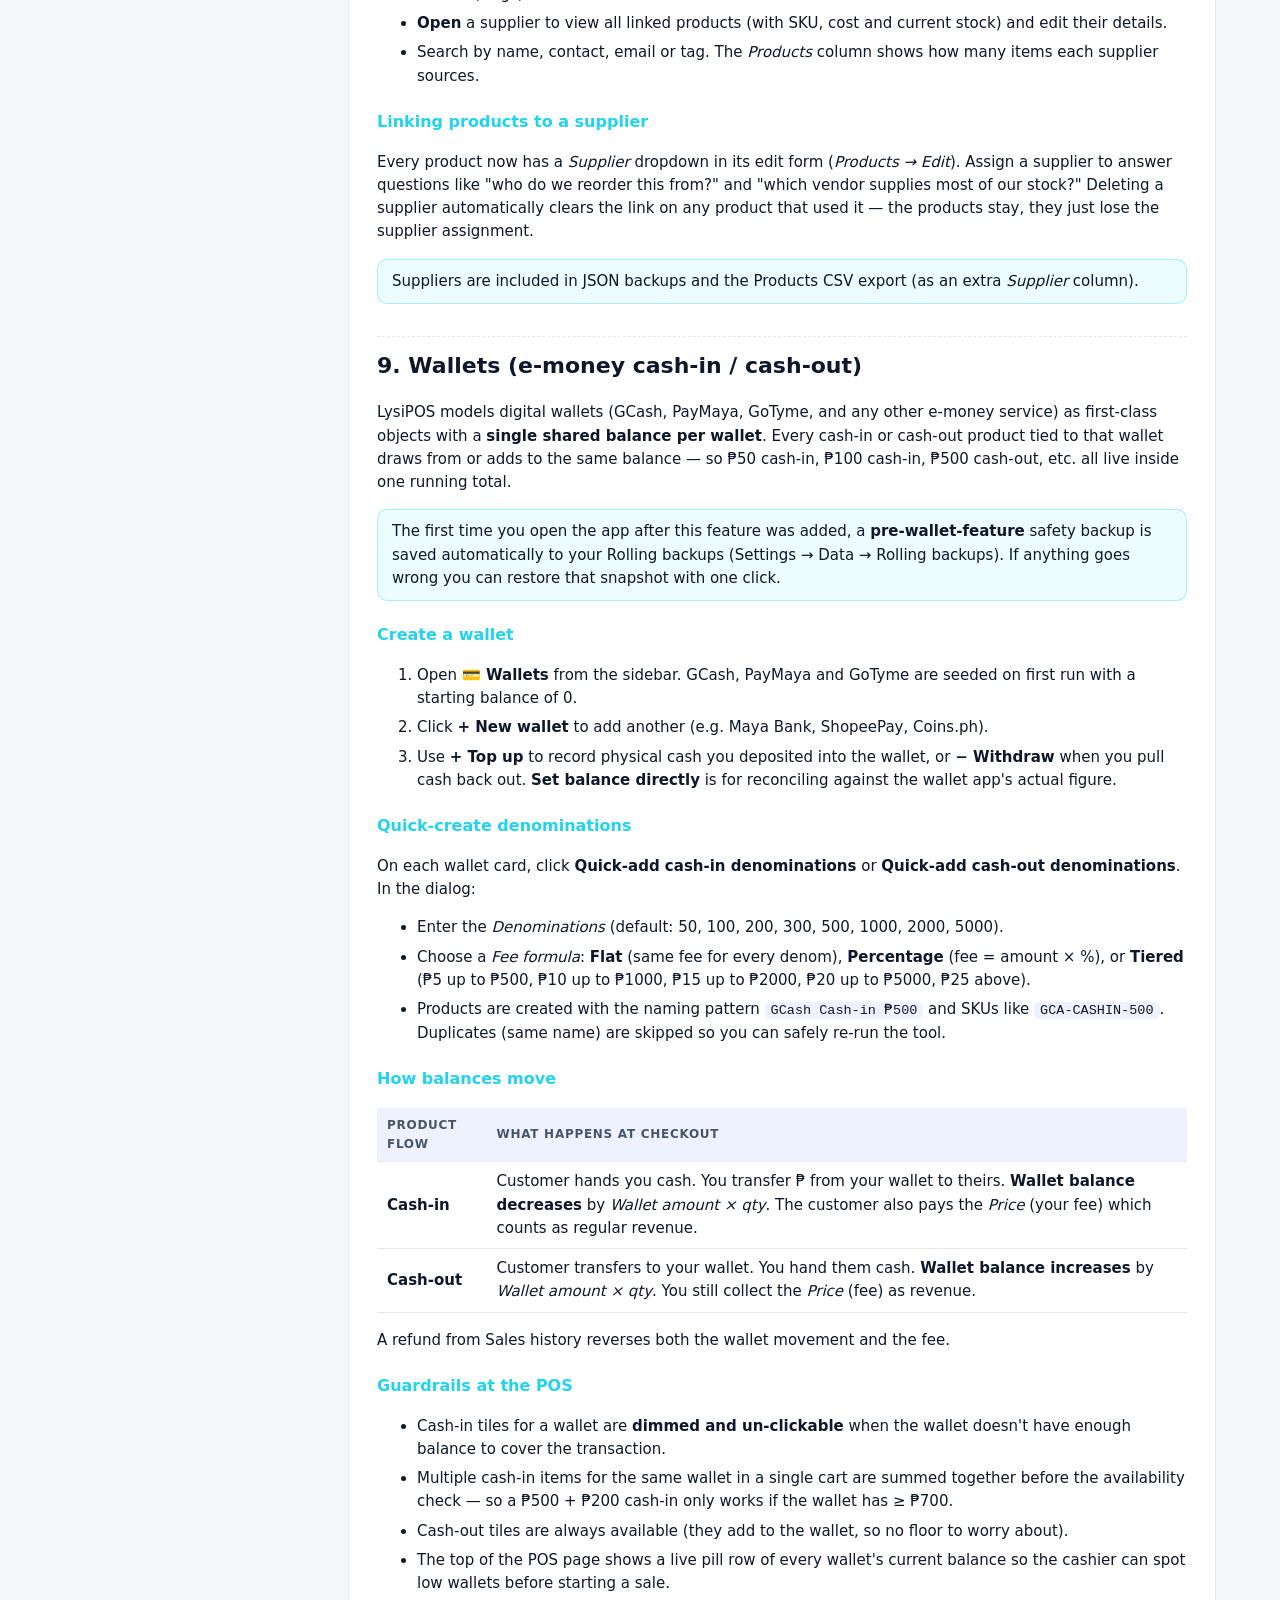
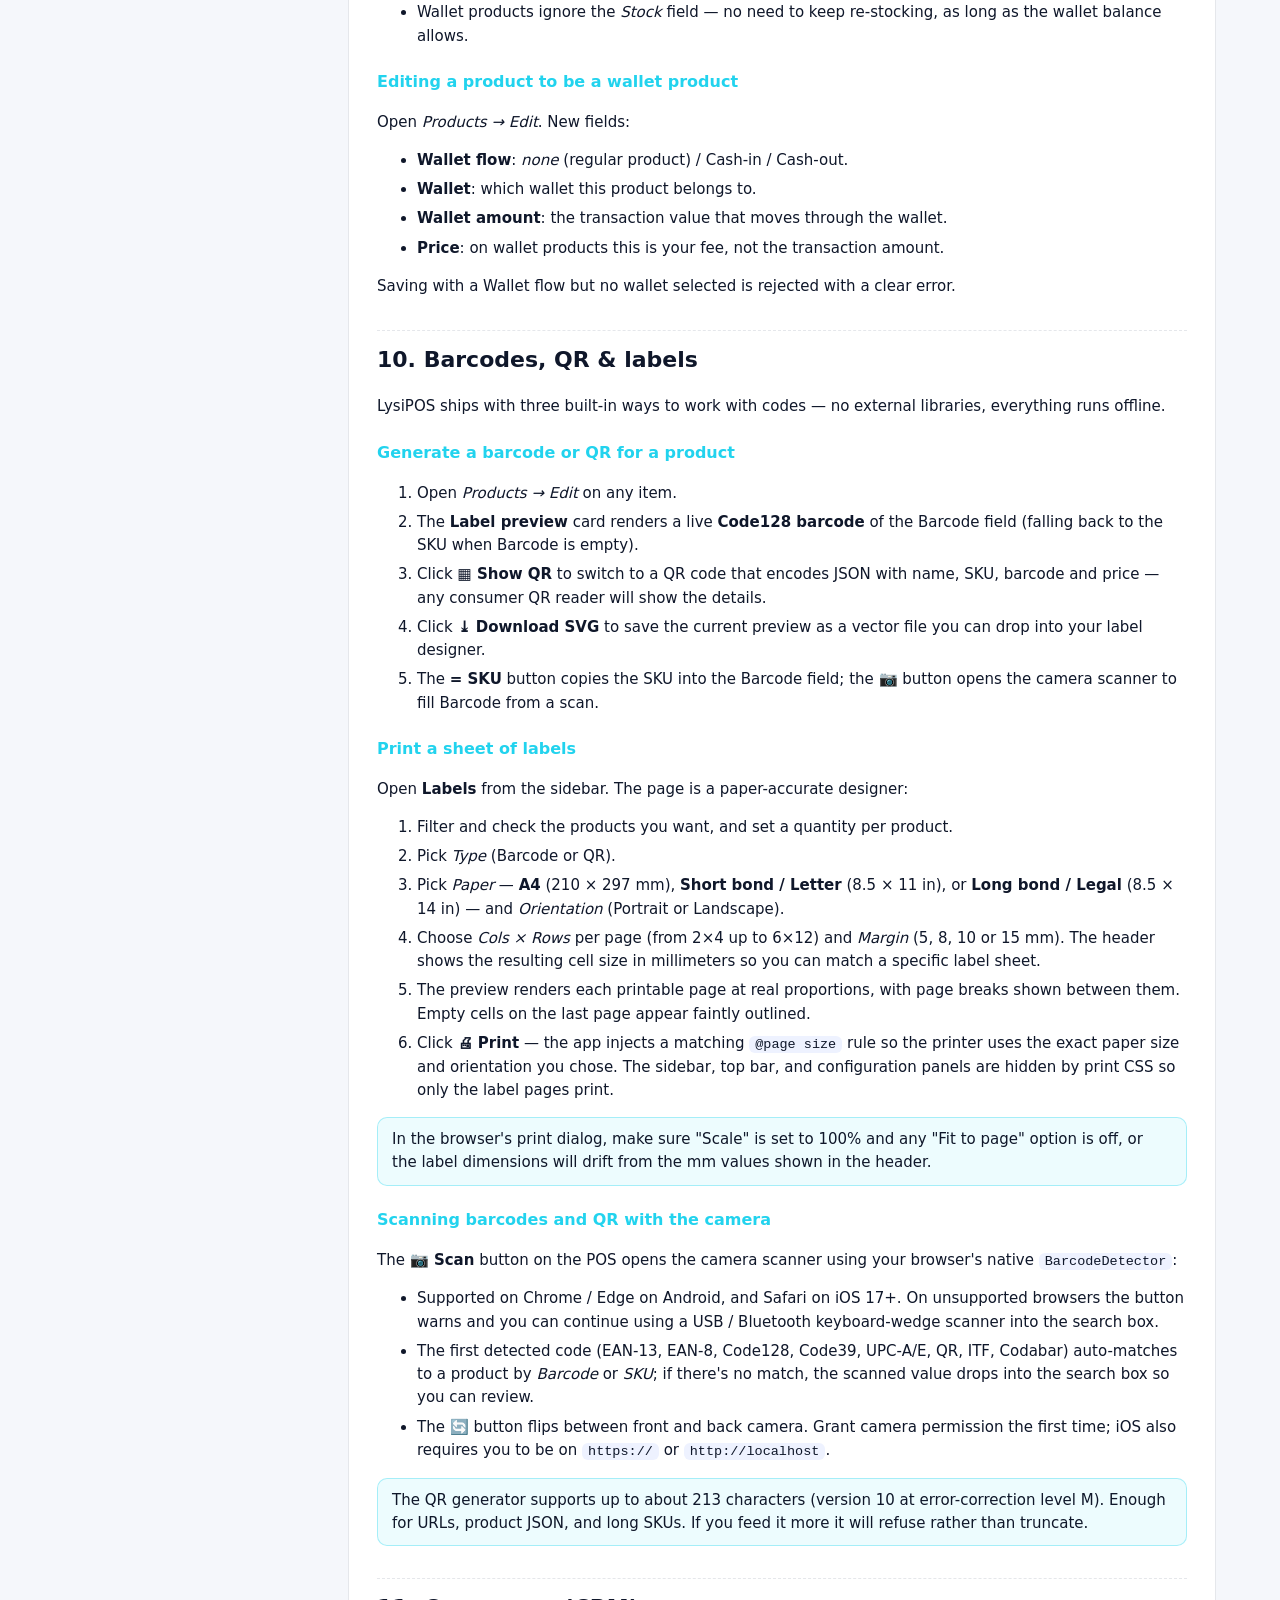
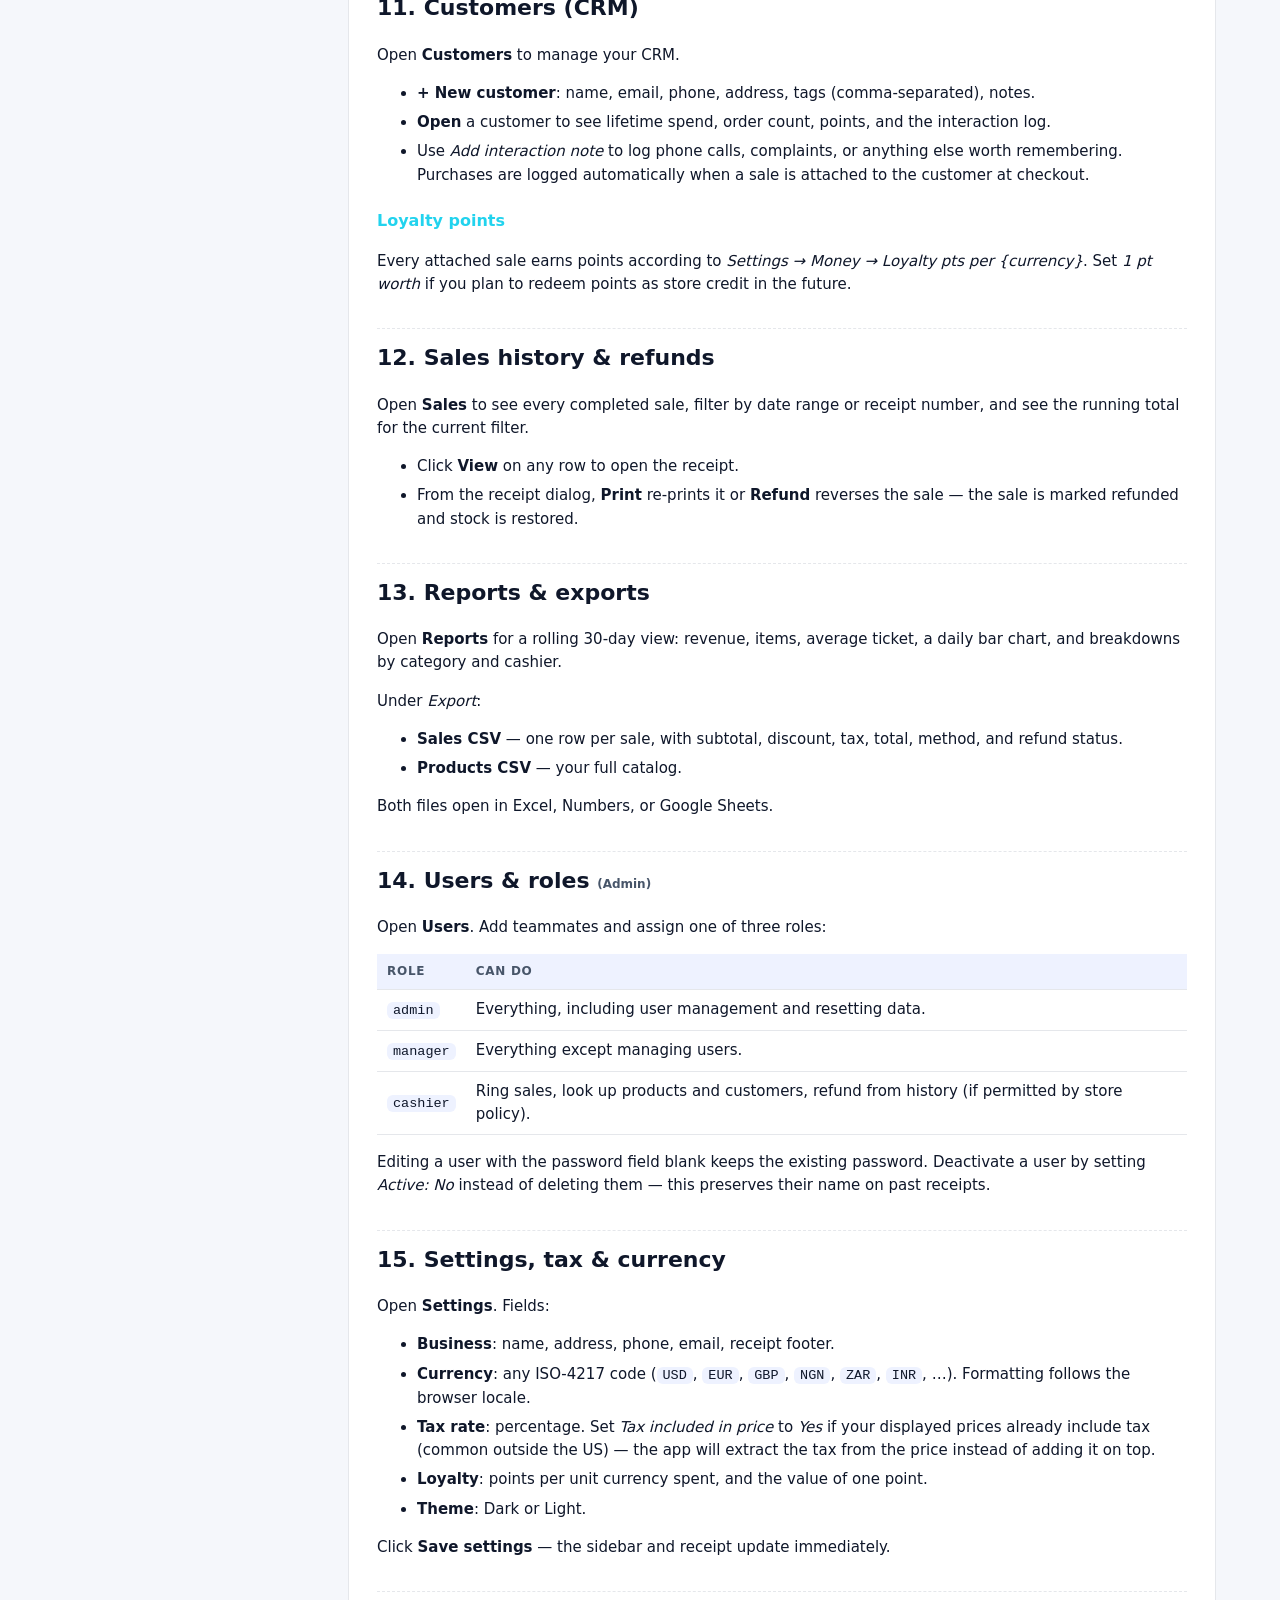
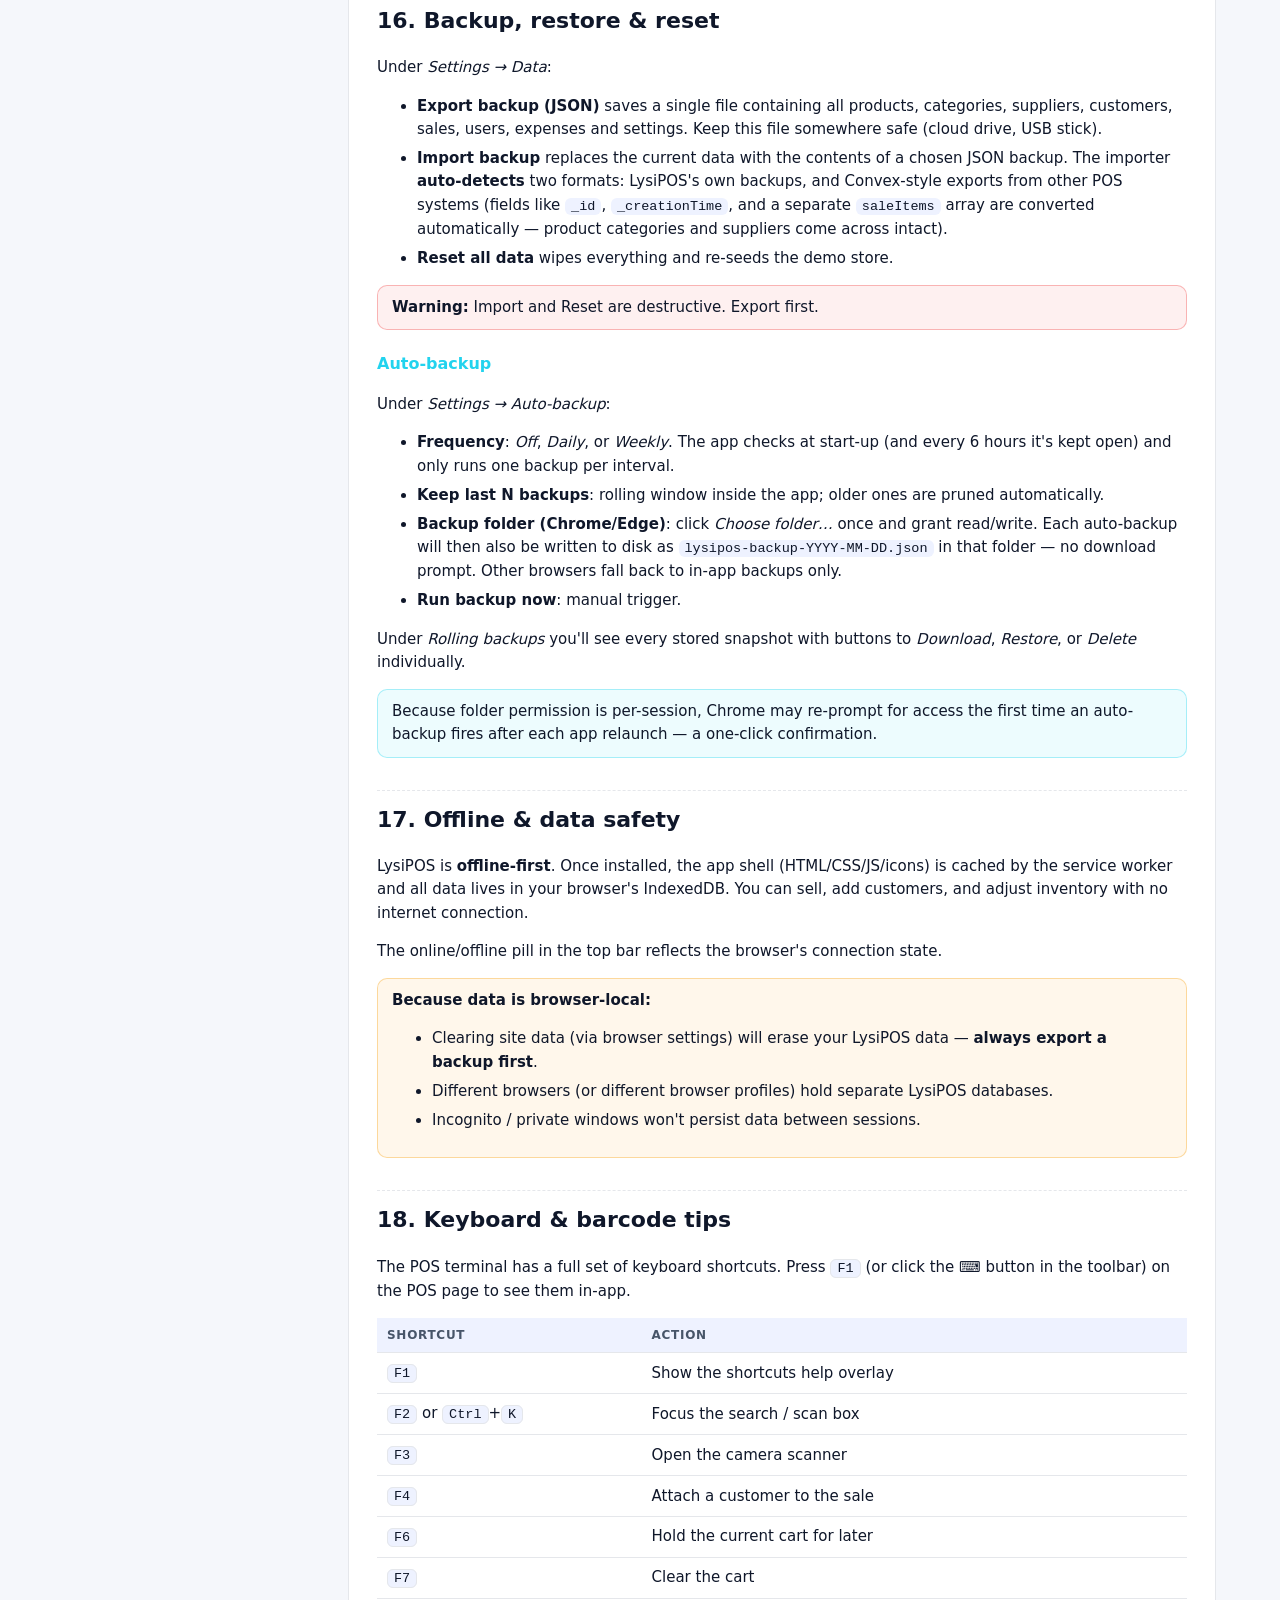
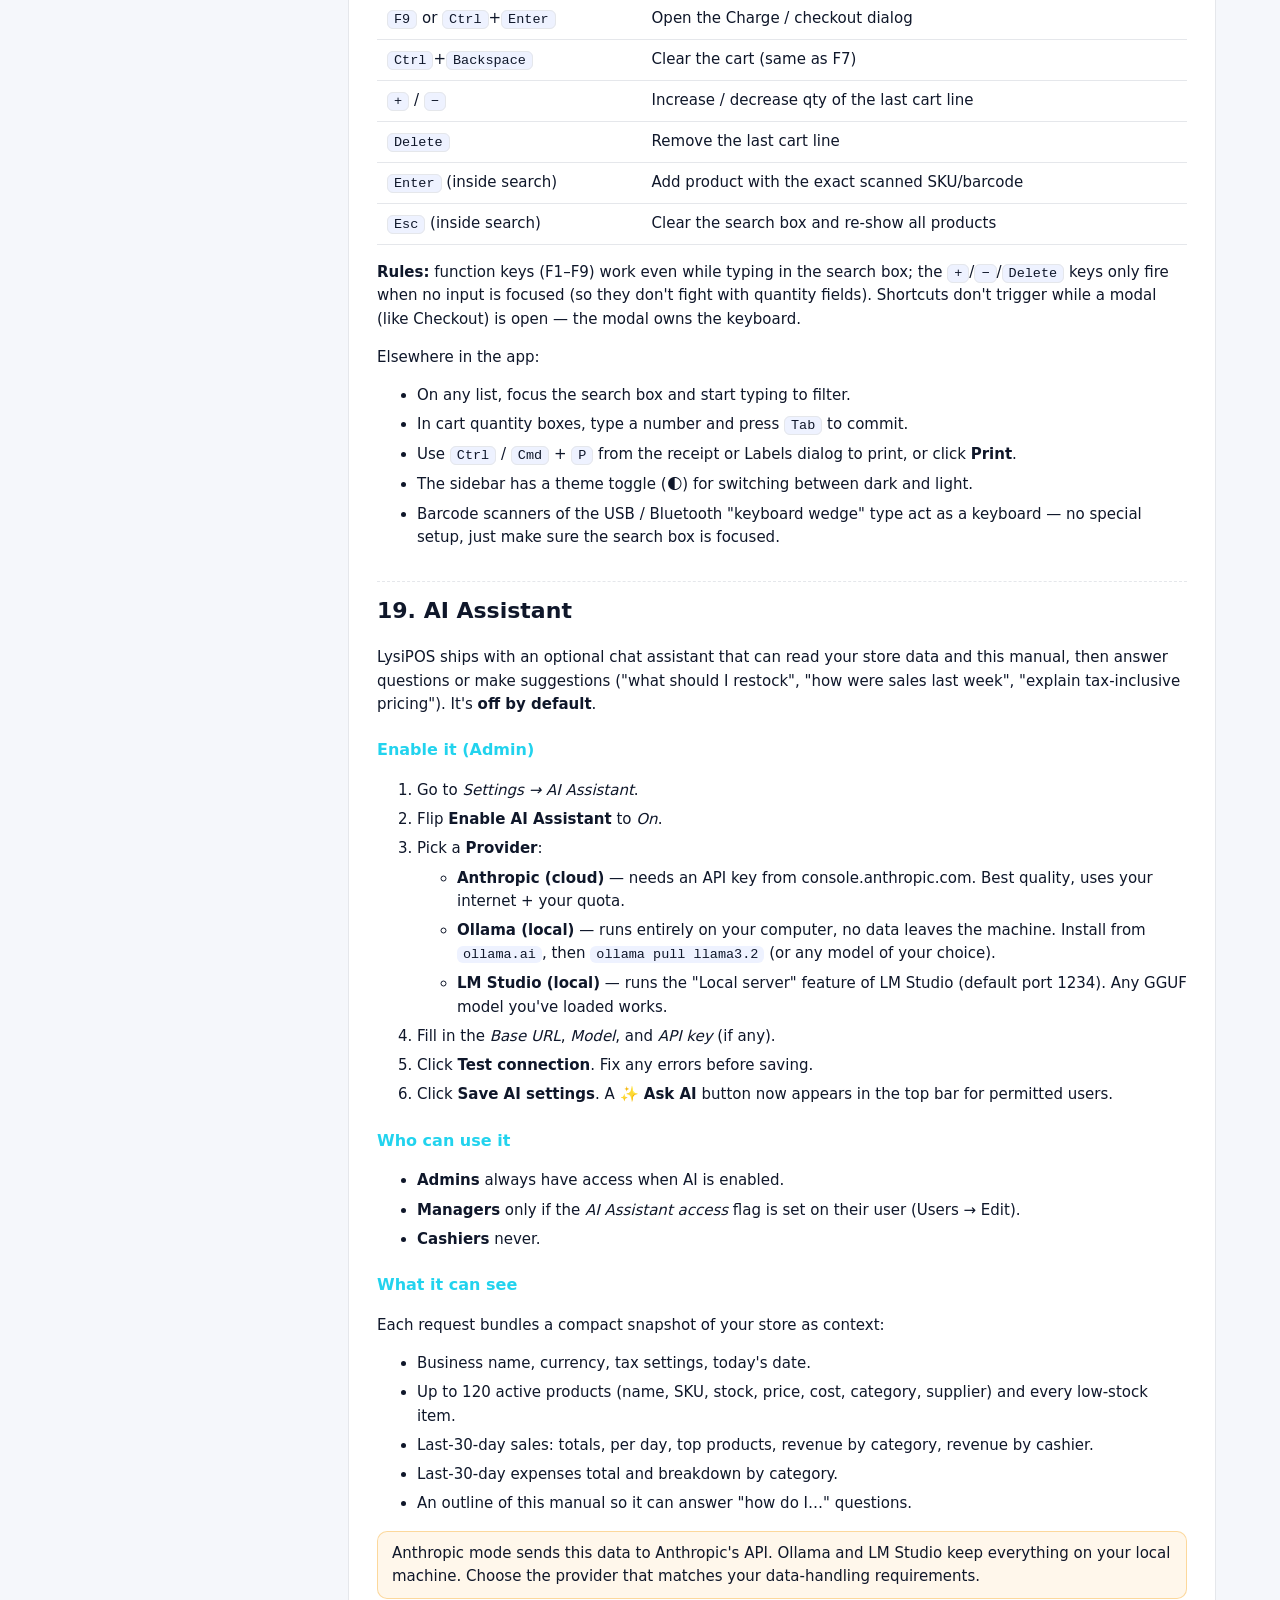
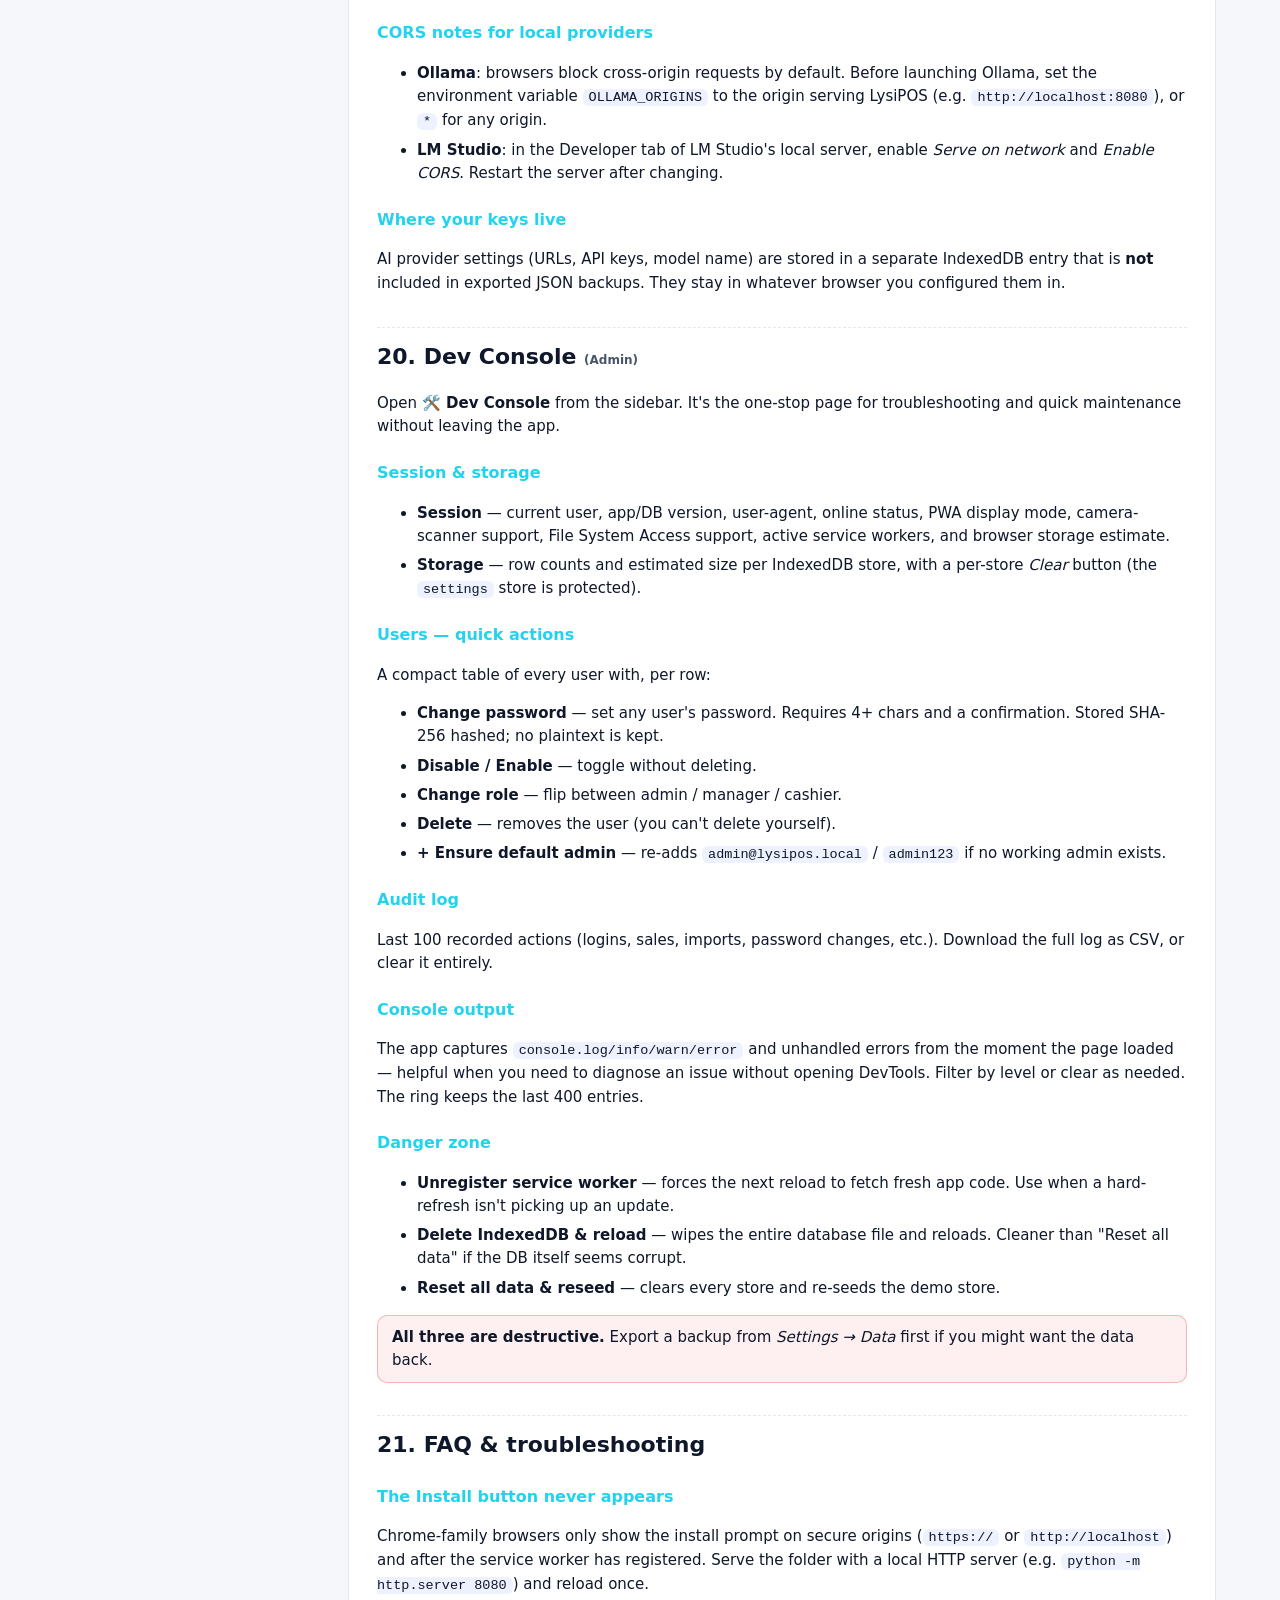
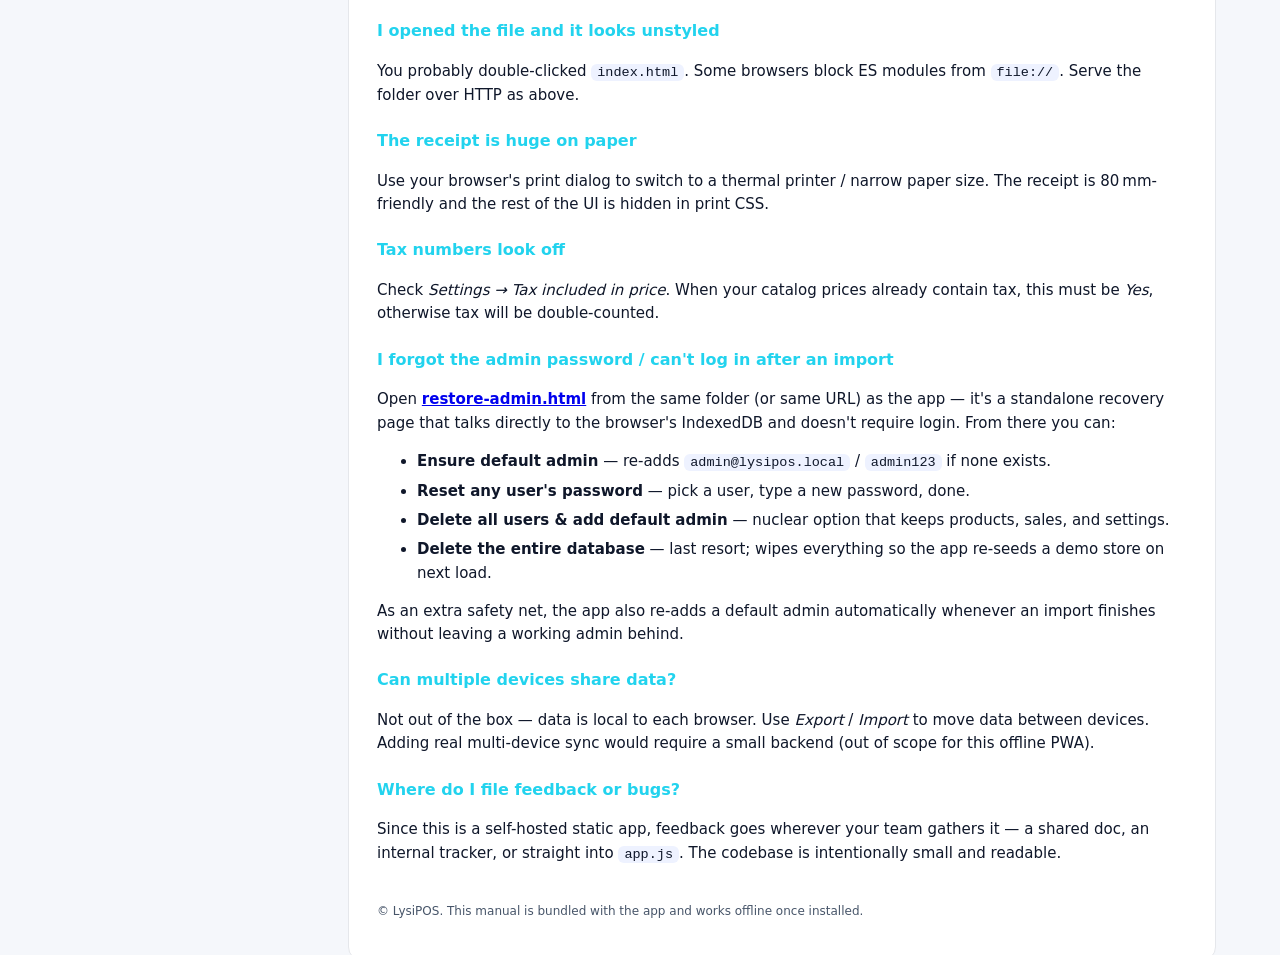
==== commit ffabb7b0: "Add files via upload" ====
--- a/manual.html
+++ b/manual.html
@@ -77,18 +77,19 @@
     <a href="#catalog">6. Products &amp; categories</a>
     <a href="#inventory">7. Inventory</a>
     <a href="#suppliers">8. Suppliers</a>
-    <a href="#labels">9. Barcodes, QR &amp; labels</a>
-    <a href="#crm">10. Customers (CRM)</a>
-    <a href="#sales">11. Sales history &amp; refunds</a>
-    <a href="#reports">12. Reports &amp; exports</a>
-    <a href="#users">13. Users &amp; roles</a>
-    <a href="#settings">14. Settings, tax &amp; currency</a>
-    <a href="#backup">15. Backup, restore &amp; reset</a>
-    <a href="#offline">16. Offline &amp; data safety</a>
-    <a href="#shortcuts">17. Keyboard &amp; barcode tips</a>
-    <a href="#ai">18. AI Assistant</a>
-    <a href="#dev">19. Dev Console (admin)</a>
-    <a href="#faq">20. FAQ &amp; troubleshooting</a>
+    <a href="#wallets">9. Wallets (e-money cash-in / cash-out)</a>
+    <a href="#labels">10. Barcodes, QR &amp; labels</a>
+    <a href="#crm">11. Customers (CRM)</a>
+    <a href="#sales">12. Sales history &amp; refunds</a>
+    <a href="#reports">13. Reports &amp; exports</a>
+    <a href="#users">14. Users &amp; roles</a>
+    <a href="#settings">15. Settings, tax &amp; currency</a>
+    <a href="#backup">16. Backup, restore &amp; reset</a>
+    <a href="#offline">17. Offline &amp; data safety</a>
+    <a href="#shortcuts">18. Keyboard &amp; barcode tips</a>
+    <a href="#ai">19. AI Assistant</a>
+    <a href="#dev">20. Dev Console (admin)</a>
+    <a href="#faq">21. FAQ &amp; troubleshooting</a>
   </nav>
 
   <main>
@@ -200,7 +201,54 @@
     <p>Every product now has a <em>Supplier</em> dropdown in its edit form (<em>Products → Edit</em>). Assign a supplier to answer questions like "who do we reorder this from?" and "which vendor supplies most of our stock?" Deleting a supplier automatically clears the link on any product that used it — the products stay, they just lose the supplier assignment.</p>
     <div class="note">Suppliers are included in JSON backups and the Products CSV export (as an extra <em>Supplier</em> column).</div>
 
-    <h2 id="labels">9. Barcodes, QR &amp; labels</h2>
+    <h2 id="wallets">9. Wallets (e-money cash-in / cash-out)</h2>
+    <p>LysiPOS models digital wallets (GCash, PayMaya, GoTyme, and any other e-money service) as first-class objects with a <strong>single shared balance per wallet</strong>. Every cash-in or cash-out product tied to that wallet draws from or adds to the same balance — so ₱50 cash-in, ₱100 cash-in, ₱500 cash-out, etc. all live inside one running total.</p>
+
+    <div class="note">The first time you open the app after this feature was added, a <strong>pre-wallet-feature</strong> safety backup is saved automatically to your Rolling backups (Settings → Data → Rolling backups). If anything goes wrong you can restore that snapshot with one click.</div>
+
+    <h3>Create a wallet</h3>
+    <ol>
+      <li>Open <strong>💳 Wallets</strong> from the sidebar. GCash, PayMaya and GoTyme are seeded on first run with a starting balance of 0.</li>
+      <li>Click <strong>+ New wallet</strong> to add another (e.g. Maya Bank, ShopeePay, Coins.ph).</li>
+      <li>Use <strong>+ Top up</strong> to record physical cash you deposited into the wallet, or <strong>− Withdraw</strong> when you pull cash back out. <strong>Set balance directly</strong> is for reconciling against the wallet app's actual figure.</li>
+    </ol>
+
+    <h3>Quick-create denominations</h3>
+    <p>On each wallet card, click <strong>Quick-add cash-in denominations</strong> or <strong>Quick-add cash-out denominations</strong>. In the dialog:</p>
+    <ul>
+      <li>Enter the <em>Denominations</em> (default: 50, 100, 200, 300, 500, 1000, 2000, 5000).</li>
+      <li>Choose a <em>Fee formula</em>: <strong>Flat</strong> (same fee for every denom), <strong>Percentage</strong> (fee = amount × %), or <strong>Tiered</strong> (₱5 up to ₱500, ₱10 up to ₱1000, ₱15 up to ₱2000, ₱20 up to ₱5000, ₱25 above).</li>
+      <li>Products are created with the naming pattern <code>GCash Cash-in ₱500</code> and SKUs like <code>GCA-CASHIN-500</code>. Duplicates (same name) are skipped so you can safely re-run the tool.</li>
+    </ul>
+
+    <h3>How balances move</h3>
+    <table>
+      <tr><th>Product flow</th><th>What happens at checkout</th></tr>
+      <tr><td><strong>Cash-in</strong></td><td>Customer hands you cash. You transfer ₱ from your wallet to theirs. <strong>Wallet balance decreases</strong> by <em>Wallet amount × qty</em>. The customer also pays the <em>Price</em> (your fee) which counts as regular revenue.</td></tr>
+      <tr><td><strong>Cash-out</strong></td><td>Customer transfers to your wallet. You hand them cash. <strong>Wallet balance increases</strong> by <em>Wallet amount × qty</em>. You still collect the <em>Price</em> (fee) as revenue.</td></tr>
+    </table>
+    <p>A refund from Sales history reverses both the wallet movement and the fee.</p>
+
+    <h3>Guardrails at the POS</h3>
+    <ul>
+      <li>Cash-in tiles for a wallet are <strong>dimmed and un-clickable</strong> when the wallet doesn't have enough balance to cover the transaction.</li>
+      <li>Multiple cash-in items for the same wallet in a single cart are summed together before the availability check — so a ₱500 + ₱200 cash-in only works if the wallet has ≥ ₱700.</li>
+      <li>Cash-out tiles are always available (they add to the wallet, so no floor to worry about).</li>
+      <li>The top of the POS page shows a live pill row of every wallet's current balance so the cashier can spot low wallets before starting a sale.</li>
+      <li>Wallet products ignore the <em>Stock</em> field — no need to keep re-stocking, as long as the wallet balance allows.</li>
+    </ul>
+
+    <h3>Editing a product to be a wallet product</h3>
+    <p>Open <em>Products → Edit</em>. New fields:</p>
+    <ul>
+      <li><strong>Wallet flow</strong>: <em>none</em> (regular product) / Cash-in / Cash-out.</li>
+      <li><strong>Wallet</strong>: which wallet this product belongs to.</li>
+      <li><strong>Wallet amount</strong>: the transaction value that moves through the wallet.</li>
+      <li><strong>Price</strong>: on wallet products this is your fee, not the transaction amount.</li>
+    </ul>
+    <p>Saving with a Wallet flow but no wallet selected is rejected with a clear error.</p>
+
+    <h2 id="labels">10. Barcodes, QR &amp; labels</h2>
     <p>LysiPOS ships with three built-in ways to work with codes — no external libraries, everything runs offline.</p>
 
     <h3>Generate a barcode or QR for a product</h3>
@@ -233,7 +281,7 @@
     </ul>
     <div class="note">The QR generator supports up to about 213 characters (version 10 at error-correction level M). Enough for URLs, product JSON, and long SKUs. If you feed it more it will refuse rather than truncate.</div>
 
-    <h2 id="crm">10. Customers (CRM)</h2>
+    <h2 id="crm">11. Customers (CRM)</h2>
     <p>Open <strong>Customers</strong> to manage your CRM.</p>
     <ul>
       <li><strong>+ New customer</strong>: name, email, phone, address, tags (comma-separated), notes.</li>
@@ -243,14 +291,14 @@
     <h3>Loyalty points</h3>
     <p>Every attached sale earns points according to <em>Settings → Money → Loyalty pts per {currency}</em>. Set <em>1 pt worth</em> if you plan to redeem points as store credit in the future.</p>
 
-    <h2 id="sales">11. Sales history &amp; refunds</h2>
+    <h2 id="sales">12. Sales history &amp; refunds</h2>
     <p>Open <strong>Sales</strong> to see every completed sale, filter by date range or receipt number, and see the running total for the current filter.</p>
     <ul>
       <li>Click <strong>View</strong> on any row to open the receipt.</li>
       <li>From the receipt dialog, <strong>Print</strong> re-prints it or <strong>Refund</strong> reverses the sale — the sale is marked refunded and stock is restored.</li>
     </ul>
 
-    <h2 id="reports">12. Reports &amp; exports</h2>
+    <h2 id="reports">13. Reports &amp; exports</h2>
     <p>Open <strong>Reports</strong> for a rolling 30-day view: revenue, items, average ticket, a daily bar chart, and breakdowns by category and cashier.</p>
     <p>Under <em>Export</em>:</p>
     <ul>
@@ -259,7 +307,7 @@
     </ul>
     <p>Both files open in Excel, Numbers, or Google Sheets.</p>
 
-    <h2 id="users">13. Users &amp; roles <span class="tag">(Admin)</span></h2>
+    <h2 id="users">14. Users &amp; roles <span class="tag">(Admin)</span></h2>
     <p>Open <strong>Users</strong>. Add teammates and assign one of three roles:</p>
     <table>
       <tr><th>Role</th><th>Can do</th></tr>
@@ -269,7 +317,7 @@
     </table>
     <p>Editing a user with the password field blank keeps the existing password. Deactivate a user by setting <em>Active: No</em> instead of deleting them — this preserves their name on past receipts.</p>
 
-    <h2 id="settings">14. Settings, tax &amp; currency</h2>
+    <h2 id="settings">15. Settings, tax &amp; currency</h2>
     <p>Open <strong>Settings</strong>. Fields:</p>
     <ul>
       <li><strong>Business</strong>: name, address, phone, email, receipt footer.</li>
@@ -280,7 +328,7 @@
     </ul>
     <p>Click <strong>Save settings</strong> — the sidebar and receipt update immediately.</p>
 
-    <h2 id="backup">15. Backup, restore &amp; reset</h2>
+    <h2 id="backup">16. Backup, restore &amp; reset</h2>
     <p>Under <em>Settings → Data</em>:</p>
     <ul>
       <li><strong>Export backup (JSON)</strong> saves a single file containing all products, categories, suppliers, customers, sales, users, expenses and settings. Keep this file somewhere safe (cloud drive, USB stick).</li>
@@ -300,7 +348,7 @@
     <p>Under <em>Rolling backups</em> you'll see every stored snapshot with buttons to <em>Download</em>, <em>Restore</em>, or <em>Delete</em> individually.</p>
     <div class="note">Because folder permission is per-session, Chrome may re-prompt for access the first time an auto-backup fires after each app relaunch — a one-click confirmation.</div>
 
-    <h2 id="offline">16. Offline &amp; data safety</h2>
+    <h2 id="offline">17. Offline &amp; data safety</h2>
     <p>LysiPOS is <strong>offline-first</strong>. Once installed, the app shell (HTML/CSS/JS/icons) is cached by the service worker and all data lives in your browser's IndexedDB. You can sell, add customers, and adjust inventory with no internet connection.</p>
     <p>The online/offline pill in the top bar reflects the browser's connection state.</p>
     <div class="warn">
@@ -312,7 +360,7 @@
       </ul>
     </div>
 
-    <h2 id="shortcuts">17. Keyboard &amp; barcode tips</h2>
+    <h2 id="shortcuts">18. Keyboard &amp; barcode tips</h2>
     <p>The POS terminal has a full set of keyboard shortcuts. Press <kbd>F1</kbd> (or click the <strong>⌨️</strong> button in the toolbar) on the POS page to see them in-app.</p>
     <table>
       <tr><th>Shortcut</th><th>Action</th></tr>
@@ -339,7 +387,7 @@
       <li>Barcode scanners of the USB / Bluetooth "keyboard wedge" type act as a keyboard — no special setup, just make sure the search box is focused.</li>
     </ul>
 
-    <h2 id="ai">18. AI Assistant</h2>
+    <h2 id="ai">19. AI Assistant</h2>
     <p>LysiPOS ships with an optional chat assistant that can read your store data and this manual, then answer questions or make suggestions ("what should I restock", "how were sales last week", "explain tax-inclusive pricing"). It's <strong>off by default</strong>.</p>
 
     <h3>Enable it (Admin)</h3>
@@ -385,7 +433,7 @@
     <h3>Where your keys live</h3>
     <p>AI provider settings (URLs, API keys, model name) are stored in a separate IndexedDB entry that is <strong>not</strong> included in exported JSON backups. They stay in whatever browser you configured them in.</p>
 
-    <h2 id="dev">19. Dev Console <span class="tag">(Admin)</span></h2>
+    <h2 id="dev">20. Dev Console <span class="tag">(Admin)</span></h2>
     <p>Open <strong>🛠️ Dev Console</strong> from the sidebar. It's the one-stop page for troubleshooting and quick maintenance without leaving the app.</p>
 
     <h3>Session &amp; storage</h3>
@@ -418,7 +466,7 @@
     </ul>
     <div class="bad"><strong>All three are destructive.</strong> Export a backup from <em>Settings → Data</em> first if you might want the data back.</div>
 
-    <h2 id="faq">20. FAQ &amp; troubleshooting</h2>
+    <h2 id="faq">21. FAQ &amp; troubleshooting</h2>
     <h3>The Install button never appears</h3>
     <p>Chrome-family browsers only show the install prompt on secure origins (<code>https://</code> or <code>http://localhost</code>) and after the service worker has registered. Serve the folder with a local HTTP server (e.g. <code>python -m http.server 8080</code>) and reload once.</p>
 
